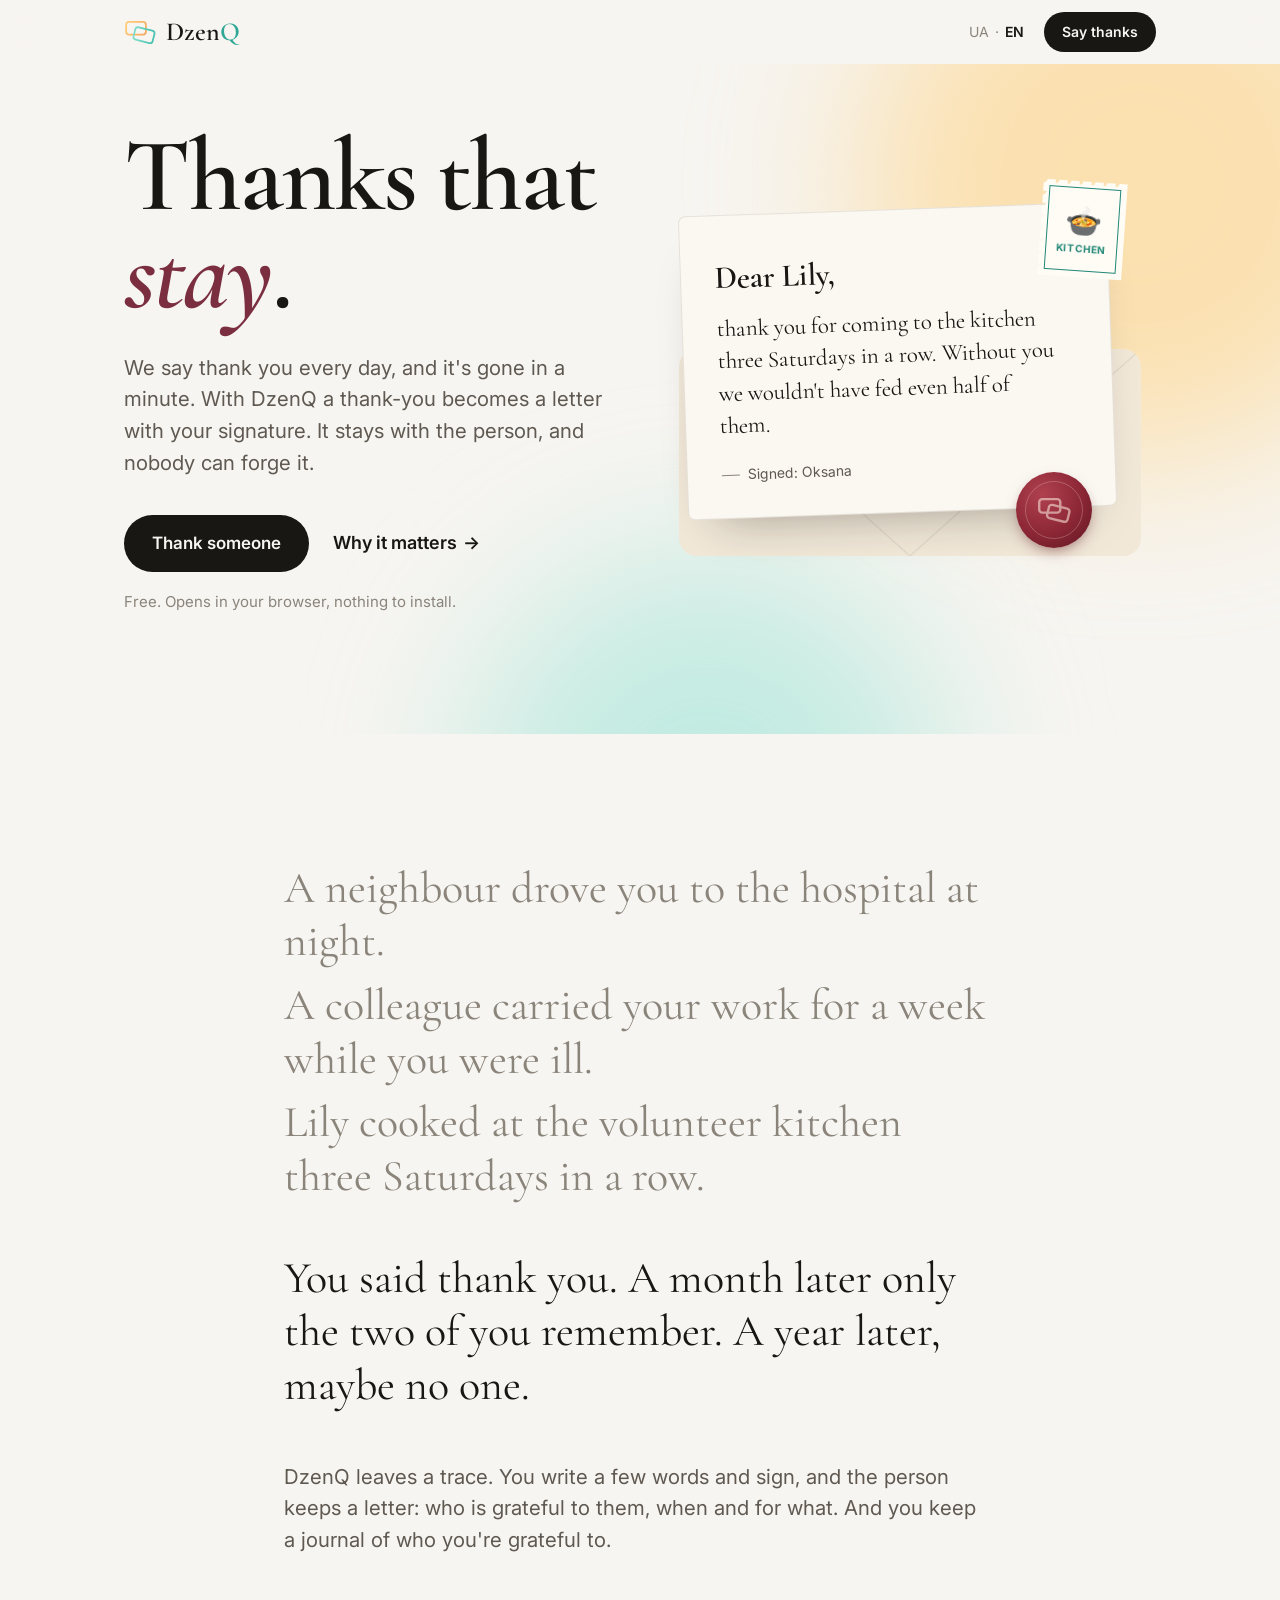
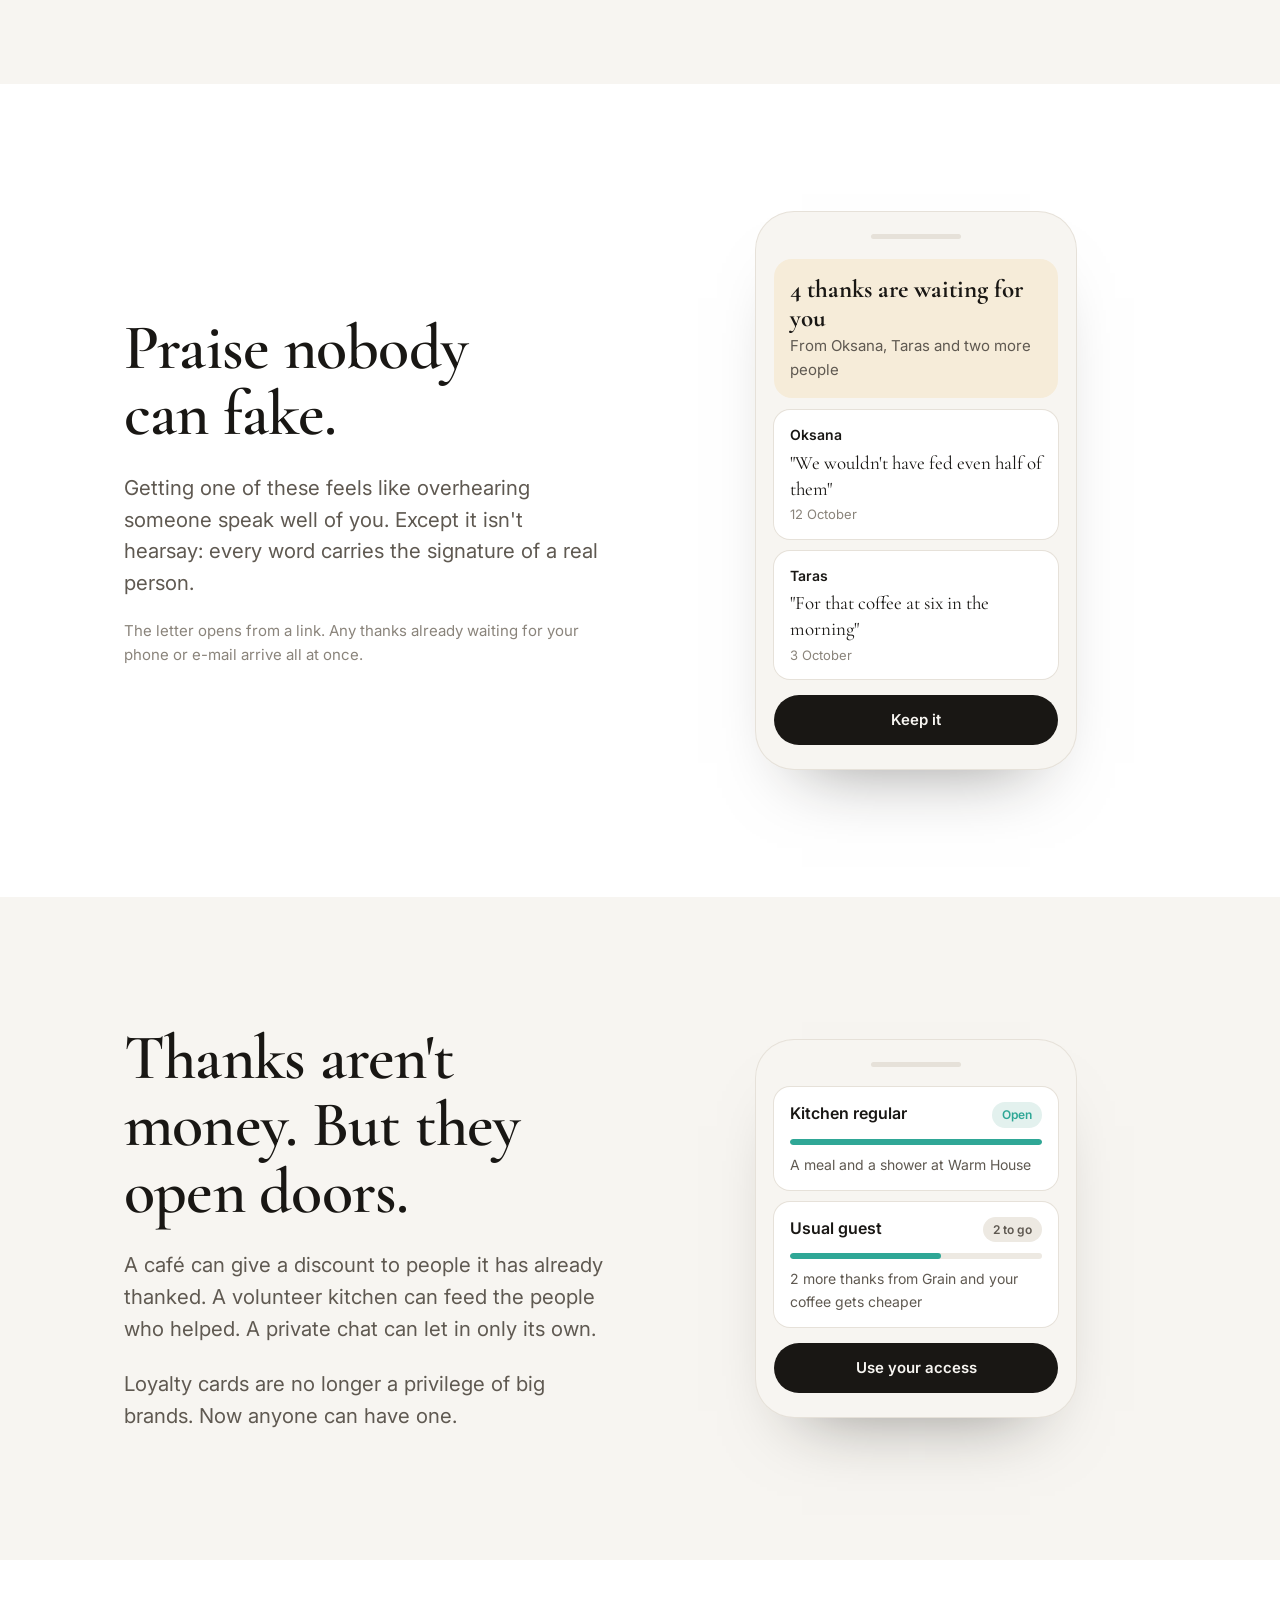
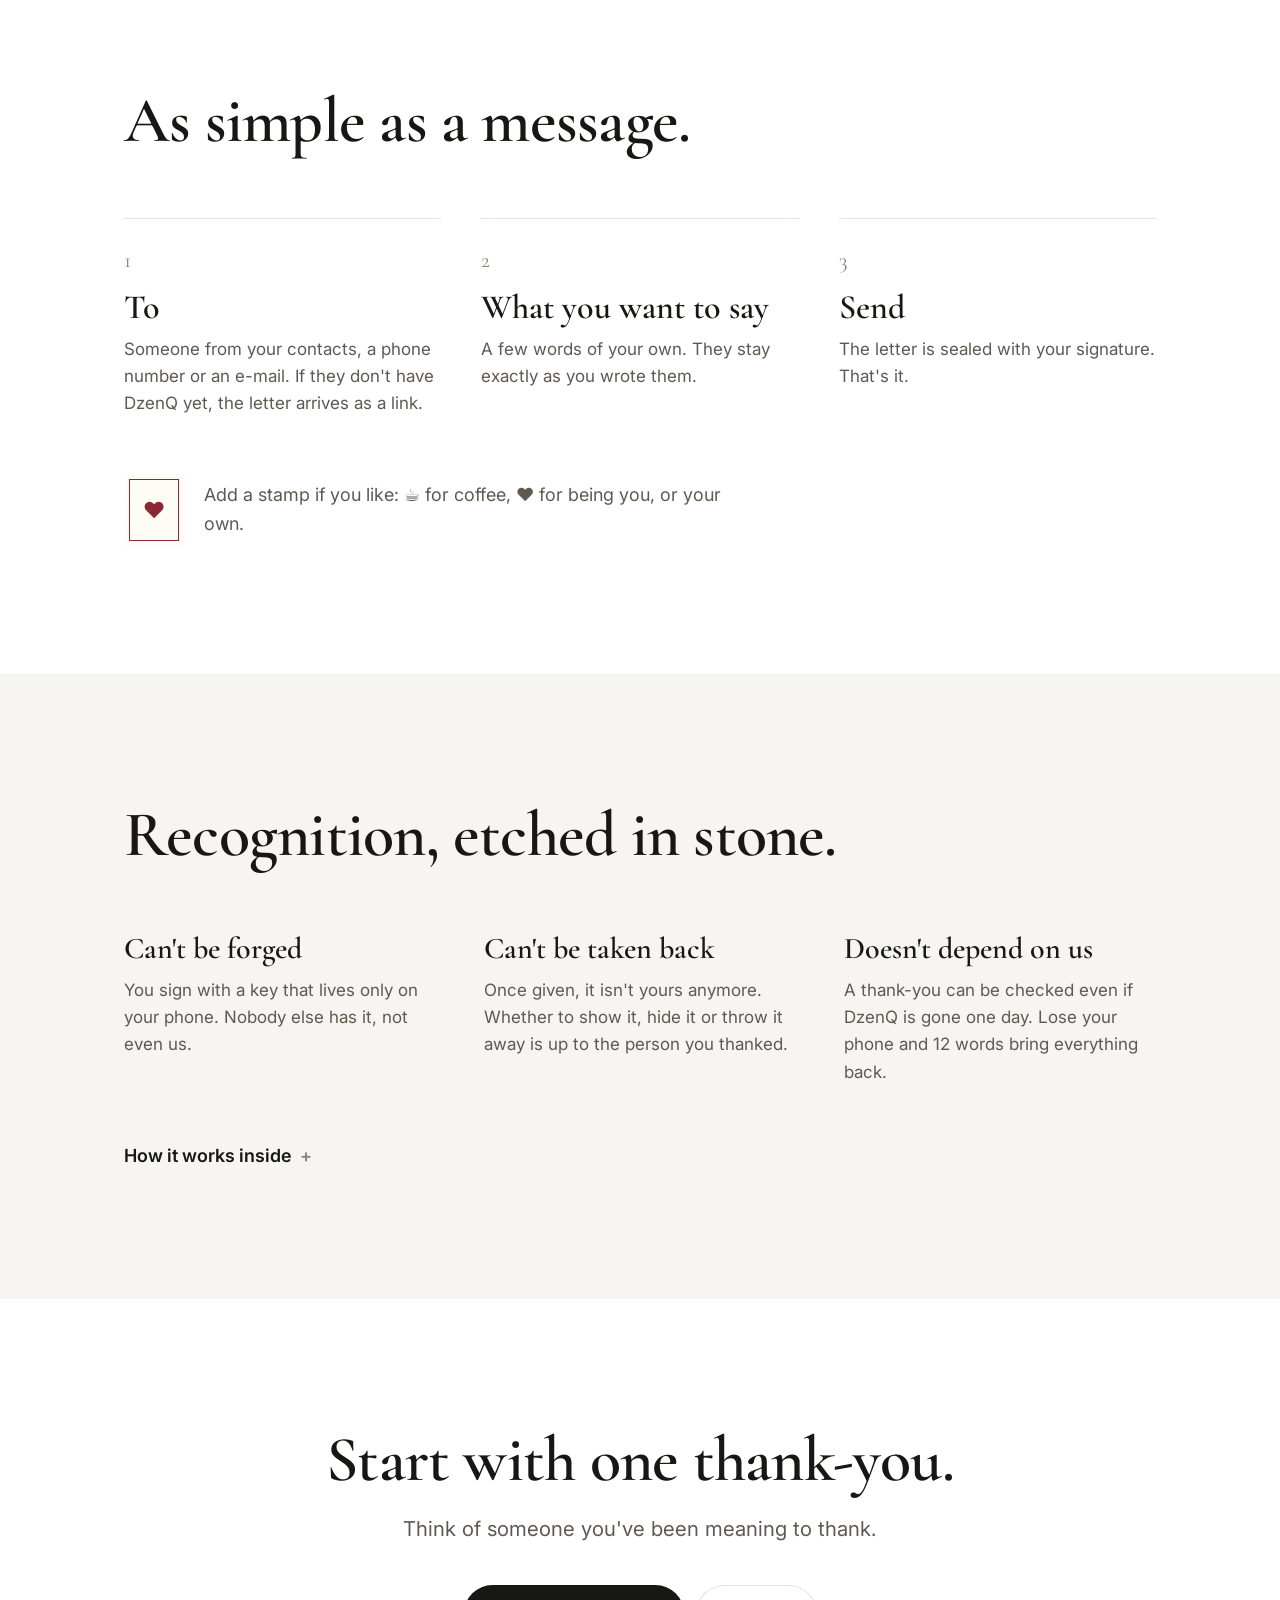
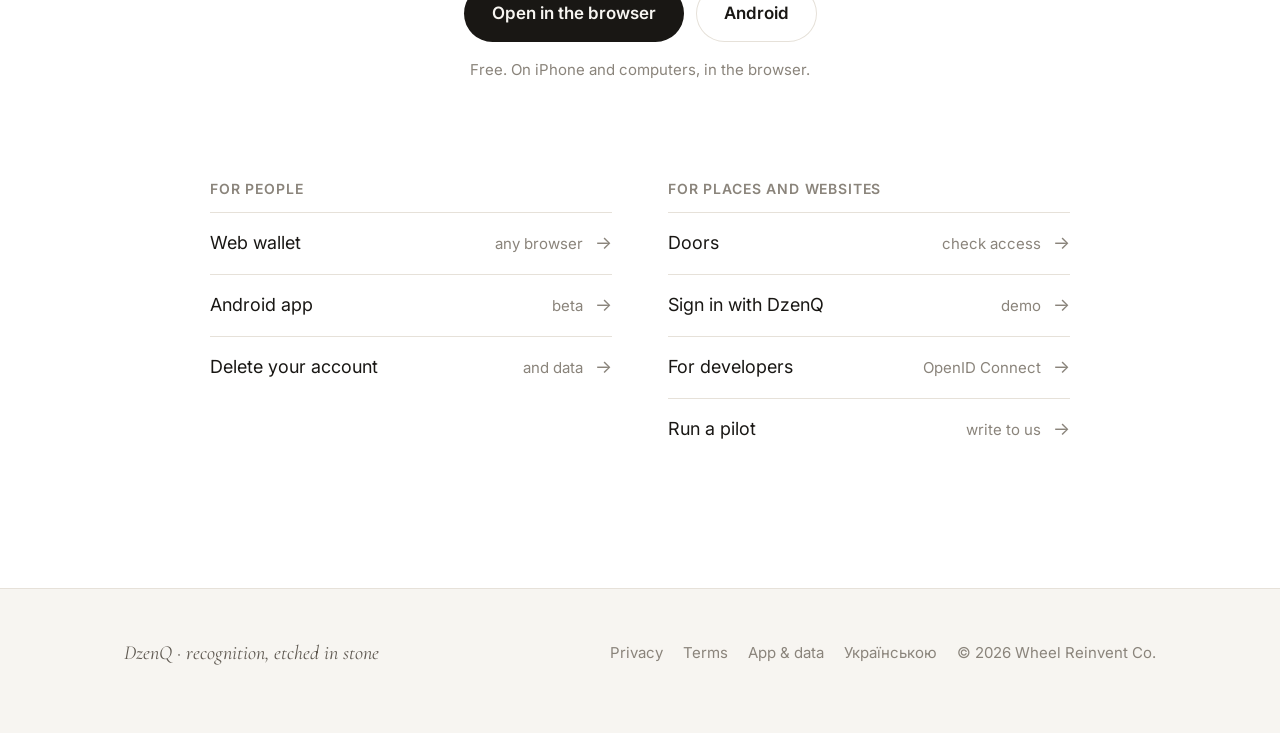
==== index.html @ 0fd3a0f5 "Landing: thanks that stay A new landing in both languages, written as a story instead of a feature l" ====
<!doctype html>
<html lang="en">
<head>
<meta charset="utf-8">
<meta name="viewport" content="width=device-width, initial-scale=1, viewport-fit=cover">
<title>DzenQ — thanks that stay</title>
<meta name="description" content="We say thank you every day, and it's gone in a minute. With DzenQ a thank-you becomes a letter with your signature: it stays with the person, and nobody can forge it.">
<link rel="canonical" href="https://dzenq.com/">
<link rel="alternate" hreflang="en" href="https://dzenq.com/">
<link rel="alternate" hreflang="uk" href="https://dzenq.com/uk/">
<meta property="og:title" content="DzenQ — thanks that stay">
<meta property="og:description" content="A thank-you with your signature. It stays with the person for good, and nobody can forge it.">
<meta property="og:url" content="https://dzenq.com/">
<meta property="og:type" content="website">
<meta name="theme-color" content="#F7F5F1">
<link rel="icon" href="/assets/icon.svg" type="image/svg+xml">
<link rel="preconnect" href="https://fonts.googleapis.com">
<link rel="preconnect" href="https://fonts.gstatic.com" crossorigin>
<link href="https://fonts.googleapis.com/css2?family=Cormorant+Garamond:ital,wght@0,500;0,600;1,500;1,600&family=Inter:wght@400;500;600;700&display=swap" rel="stylesheet">
<link rel="stylesheet" href="/assets/site.css">
<script>document.documentElement.classList.add('js')</script>
<script src="/assets/site.js" defer></script>
</head>
<body>

<!--
  DzenQ service links are in the hero and in #start.
  They point at the test environment (Cloud Run / Cloud Functions) for now.
  When prod and our own domain exist (config/env/prod.env → PUBLIC_URL),
  replace the addresses here and in /uk/index.html.
-->

<header class="nav">
  <div class="wrap">
    <a class="brand" href="/" aria-label="DzenQ">
      <svg viewBox="75 40 1000 880" fill="none" aria-hidden="true">
        <defs>
          <linearGradient id="nb" x1="140" y1="160" x2="760" y2="560" gradientUnits="userSpaceOnUse"><stop stop-color="#FFCF7A"/><stop offset="1" stop-color="#F6A85C"/></linearGradient>
          <linearGradient id="nf" x1="330" y1="720" x2="930" y2="540" gradientUnits="userSpaceOnUse"><stop stop-color="#86E1D0"/><stop offset="1" stop-color="#4CC3B2"/></linearGradient>
        </defs>
        <rect x="140" y="160" width="620" height="400" rx="90" stroke="url(#nb)" stroke-width="56"/>
        <rect x="390" y="380" width="620" height="400" rx="90" stroke="url(#nf)" stroke-width="56" transform="rotate(14 700 580)"/>
      </svg>
      <b>Dzen<span>Q</span></b>
    </a>
    <div class="lang"><a href="/uk/" hreflang="uk" lang="uk">UA</a><span>·</span><span class="on">EN</span></div>
    <a class="btn small" href="https://dzenq-doors-594587322361.europe-west1.run.app/w/">Say thanks</a>
  </div>
</header>

<main>

<section class="hero">
  <div class="wrap">
    <div>
      <h1>Thanks that <em>stay</em>.</h1>
      <p class="lead">We say thank you every day, and it's gone in a minute. With DzenQ a thank-you becomes a letter with your signature. It stays with the person, and nobody can forge it.</p>
      <div class="actions">
        <a class="btn" href="https://dzenq-doors-594587322361.europe-west1.run.app/w/">Thank someone</a>
        <a class="more" href="#story">Why it matters</a>
      </div>
      <p class="fine">Free. Opens in your browser, nothing to install.</p>
    </div>

    <div class="scene" aria-label="An example thank-you letter">
      <div class="envelope"></div>
      <div class="letter">
        <div class="stamp"><i>🍲<small>Kitchen</small></i></div>
        <div class="to">Dear Lily,</div>
        <p class="msg">thank you for coming to the kitchen three Saturdays in a row. Without you we wouldn't have fed even half of them.</p>
        <p class="sig">Signed: Oksana</p>
      </div>
      <div class="seal">
        <svg viewBox="75 40 1000 880" fill="none" aria-hidden="true"><rect x="140" y="160" width="620" height="400" rx="90" stroke="#FFF1E6" stroke-width="70"/><rect x="390" y="380" width="620" height="400" rx="90" stroke="#FFF1E6" stroke-width="70" transform="rotate(14 700 580)"/></svg>
      </div>
    </div>
  </div>
</section>

<section class="story" id="story">
  <div class="wrap narrow">
    <div class="scenes reveal">
      <p>A neighbour drove you to the hospital at night.</p>
      <p>A colleague carried your work for a week while you were ill.</p>
      <p>Lily cooked at the volunteer kitchen three Saturdays in a row.</p>
    </div>
    <p class="turn reveal">You said thank you. A month later only the two of you remember. A year later, maybe no one.</p>
    <p class="lead answer reveal">DzenQ leaves a trace. You write a few words and sign, and the person keeps a letter: who is grateful to them, when and for what. And you keep a journal of who you're grateful to.</p>
  </div>
</section>

<section class="tint">
  <div class="wrap split">
    <div class="reveal">
      <h2 class="h2">Praise nobody can&nbsp;fake.</h2>
      <p class="lead">Getting one of these feels like overhearing someone speak well of you. Except it isn't hearsay: every word carries the signature of a real person.</p>
      <p class="fine">The letter opens from a link. Any thanks already waiting for your phone or e-mail arrive all at once.</p>
    </div>
    <div class="phone reveal" aria-hidden="true">
      <div class="bar"></div>
      <div class="banner"><b>4 thanks are waiting for you</b>From Oksana, Taras and two more people</div>
      <div class="thank"><span class="who">Oksana</span><span class="what">"We wouldn't have fed even half of them"</span><span class="when">12 October</span></div>
      <div class="thank"><span class="who">Taras</span><span class="what">"For that coffee at six in the morning"</span><span class="when">3 October</span></div>
      <div class="pbtn">Keep it</div>
    </div>
  </div>
</section>

<section>
  <div class="wrap split">
    <div class="reveal">
      <h2 class="h2">Thanks aren't money. But they open doors.</h2>
      <p class="lead">A café can give a discount to people it has already thanked. A volunteer kitchen can feed the people who helped. A private chat can let in only its own.</p>
      <p class="lead">Loyalty cards are no longer a privilege of big brands. Now anyone can have one.</p>
    </div>
    <div class="phone reveal" aria-hidden="true">
      <div class="bar"></div>
      <div class="thank access">
        <div class="row"><span class="name">Kitchen regular</span><span class="tag">Open</span></div>
        <div class="meter"><i style="width:100%"></i></div>
        <p>A meal and a shower at Warm House</p>
      </div>
      <div class="thank access">
        <div class="row"><span class="name">Usual guest</span><span class="tag wait">2 to go</span></div>
        <div class="meter"><i style="width:60%"></i></div>
        <p>2 more thanks from Grain and your coffee gets cheaper</p>
      </div>
      <div class="pbtn">Use your access</div>
    </div>
  </div>
</section>

<section class="tint how">
  <div class="wrap">
    <h2 class="h2 reveal">As simple as a message.</h2>
    <div class="steps">
      <div class="step reveal"><h3>To</h3><p>Someone from your contacts, a phone number or an e-mail. If they don't have DzenQ yet, the letter arrives as a link.</p></div>
      <div class="step reveal"><h3>What you want to say</h3><p>A few words of your own. They stay exactly as you wrote them.</p></div>
      <div class="step reveal"><h3>Send</h3><p>The letter is sealed with your signature. That's it.</p></div>
    </div>
    <div class="stampnote reveal">
      <div class="stamp"><i>❤️</i></div>
      <p>Add a stamp if you like: ☕ for coffee, ❤️ for being you, or your own.</p>
    </div>
  </div>
</section>

<section class="trust">
  <div class="wrap">
    <h2 class="h2 reveal">Recognition, etched in stone.</h2>
    <div class="promises">
      <div class="reveal"><h3>Can't be forged</h3><p>You sign with a key that lives only on your phone. Nobody else has it, not even us.</p></div>
      <div class="reveal"><h3>Can't be taken back</h3><p>Once given, it isn't yours anymore. Whether to show it, hide it or throw it away is up to the person you thanked.</p></div>
      <div class="reveal"><h3>Doesn't depend on us</h3><p>A thank-you can be checked even if DzenQ is gone one day. Lose your phone and 12 words bring everything back.</p></div>
    </div>
    <details class="reveal">
      <summary>How it works inside</summary>
      <p>DzenQ is built on the open KERI protocol: everyone has their own self-certifying identifier and key log, with no blockchain and no central registry. Each thank-you is a signed ACDC container. Doors check the proof themselves, even offline, with a one-time code. Websites add "Sign in with DzenQ" as plain OpenID Connect.</p>
    </details>
  </div>
</section>

<section class="tint start" id="start">
  <div class="wrap">
    <h2 class="h2 reveal">Start with one thank-you.</h2>
    <p class="lead reveal">Think of someone you've been meaning to thank.</p>
    <div class="actions reveal">
      <a class="btn" href="https://dzenq-doors-594587322361.europe-west1.run.app/w/">Open in the browser</a>
      <a class="btn ghost" href="https://dzenq-previewer-594587322361.us-west1.run.app/get">Android</a>
    </div>
    <p class="fine reveal">Free. On iPhone and computers, in the browser.</p>

    <div class="hub reveal">
      <div>
        <h3>For people</h3>
        <ul>
          <li><a href="https://dzenq-doors-594587322361.europe-west1.run.app/w/">Web wallet<span>any browser</span></a></li>
          <li><a href="https://dzenq-previewer-594587322361.us-west1.run.app/get">Android app<span>beta</span></a></li>
          <li><a href="https://europe-west1-dzenq-491220.cloudfunctions.net/legal/delete">Delete your account<span>and data</span></a></li>
        </ul>
      </div>
      <div>
        <h3>For places and websites</h3>
        <ul>
          <li><a href="https://dzenq-doors-594587322361.europe-west1.run.app/">Doors<span>check access</span></a></li>
          <li><a href="https://dzenq-doors-594587322361.europe-west1.run.app/demo/login">Sign in with DzenQ<span>demo</span></a></li>
          <li><a href="https://dzenq-doors-594587322361.europe-west1.run.app/.well-known/openid-configuration">For developers<span>OpenID Connect</span></a></li>
          <li><a href="mailto:liubomyr.ivanitskyi@gmail.com?subject=DzenQ%20pilot">Run a pilot<span>write to us</span></a></li>
        </ul>
      </div>
    </div>
  </div>
</section>

</main>

<footer>
  <div class="wrap">
    <span class="credo">DzenQ · recognition, etched in stone</span>
    <nav>
      <a href="/privacy/">Privacy</a>
      <a href="/terms/">Terms</a>
      <a href="https://europe-west1-dzenq-491220.cloudfunctions.net/legal/privacy">App &amp; data</a>
      <a href="/uk/" hreflang="uk">Українською</a>
      <span>© 2026 Wheel Reinvent Co.</span>
    </nav>
  </div>
</footer>

</body>
</html>
---- assets/site.css ----
/* DzenQ landing. "Paper & ink" from the app (ui/theme/Theme.kt), the «Слива»
   logo colours (gold + sea) as the only bright notes. One idea per screen:
   big type, a lot of air, no cards-for-everything. */

:root {
  --bg: #F7F5F1;
  --surface: #FFFFFF;
  --letter: #FBF8F2;
  --ink: #191714;
  --ink-2: #5F5951;
  --ink-3: #8A847B;
  --line: #E6E1D9;
  --chip: #EDE9E2;
  --accent: #7A2E3F;
  --wax: #8B2635;
  --wax-dark: #5E1622;
  --sea: #2FA796;
  --sea-bg: #E3F1EE;
  --gold-bg: #F6ECD9;
  --stamp-frame: #1F8676;
  --stamp-paper: #FFFCF5;
  --envelope: #F1E8D8;
  --wash-gold: rgba(255, 207, 122, .55);
  --wash-sea: rgba(134, 225, 208, .45);
  --serif: "Cormorant Garamond", Georgia, "Times New Roman", serif;
  --sans: Inter, system-ui, -apple-system, "Segoe UI", Roboto, sans-serif;
  color-scheme: light;
}
@media (prefers-color-scheme: dark) {
  :root {
    --bg: #121110;
    --surface: #1B1A18;
    --letter: #201E1B;
    --ink: #EDEAE4;
    --ink-2: #A39D94;
    --ink-3: #8A847C;
    --line: #2A2825;
    --chip: #24221F;
    --accent: #D9899A;
    --sea: #6FD2C1;
    --sea-bg: #17302C;
    --gold-bg: #2C2417;
    --stamp-paper: #EFEBE2;
    --envelope: #2A2622;
    --wash-gold: rgba(246, 168, 92, .16);
    --wash-sea: rgba(76, 195, 178, .14);
    color-scheme: dark;
  }
}

*, *::before, *::after { box-sizing: border-box; }
html { scroll-behavior: smooth; -webkit-text-size-adjust: 100%; }
body { margin: 0; background: var(--bg); color: var(--ink); font-family: var(--sans); font-size: 18px; line-height: 1.6; overflow-x: hidden; }
p { margin: 0; }
h1, h2, h3 { margin: 0; font-weight: 600; }
a { color: inherit; }
svg { display: block; }

.wrap { max-width: 1080px; margin: 0 auto; padding: 0 24px; }
.narrow { max-width: 760px; }
@media (max-width: 600px) { .wrap { padding: 0 20px; } body { font-size: 17px; } }

.h2 { font-family: var(--serif); font-weight: 600; font-size: clamp(38px, 5.4vw, 64px); line-height: 1.04; letter-spacing: -.012em; }
.lead { font-size: clamp(19px, 1.6vw, 22px); color: var(--ink-2); line-height: 1.55; }
.fine { font-size: 15px; color: var(--ink-3); }

/* Nav */
.nav { position: sticky; top: 0; z-index: 50; background: color-mix(in srgb, var(--bg) 88%, transparent); backdrop-filter: blur(12px); -webkit-backdrop-filter: blur(12px); }
.nav .wrap { display: flex; align-items: center; gap: 20px; height: 64px; }
.brand { display: flex; align-items: center; gap: 10px; text-decoration: none; }
.brand svg { width: 32px; height: 28px; }
.brand b { font-family: var(--serif); font-size: 26px; font-weight: 600; }
.brand b span { color: var(--sea); }
.nav .lang { margin-left: auto; font-size: 14px; color: var(--ink-3); display: flex; gap: 6px; }
.lang a { text-decoration: none; }
.lang a:hover { color: var(--ink); }
.lang .on { color: var(--ink); font-weight: 600; }

/* Buttons */
.btn { display: inline-flex; align-items: center; justify-content: center; font: inherit; font-weight: 600; font-size: 17px; padding: 15px 28px; border-radius: 999px; background: var(--ink); color: var(--bg); text-decoration: none; transition: transform .15s ease; }
.btn:hover { transform: translateY(-1px); }
.btn.small { font-size: 14px; padding: 9px 18px; }
.btn.ghost { background: transparent; color: var(--ink); box-shadow: inset 0 0 0 1px var(--line); }
.more { font-weight: 600; text-decoration: none; display: inline-flex; gap: 6px; }
.more::after { content: "→"; transition: transform .15s ease; }
.more:hover::after { transform: translateX(3px); }

/* Hero */
.hero { position: relative; isolation: isolate; overflow: hidden; padding: 64px 0 120px; }
.hero::before, .hero::after { content: ""; position: absolute; z-index: -1; border-radius: 50%; filter: blur(80px); pointer-events: none; }
.hero::before { width: 560px; height: 560px; right: -140px; top: -160px; background: var(--wash-gold); }
.hero::after { width: 480px; height: 480px; right: 26%; bottom: -300px; background: var(--wash-sea); }
.hero .wrap { display: grid; grid-template-columns: 1fr 1fr; gap: 48px; align-items: center; }
.hero h1 { font-family: var(--serif); font-weight: 600; font-size: clamp(56px, 8.4vw, 104px); line-height: .94; letter-spacing: -.02em; }
.hero h1 em { color: var(--accent); }
.hero .lead { margin: 28px 0 36px; max-width: 30em; }
.hero .actions { display: flex; align-items: center; gap: 24px; flex-wrap: wrap; }
.hero .fine { margin-top: 18px; }
@media (max-width: 900px) { .hero { padding: 32px 0 88px; } .hero .wrap { grid-template-columns: 1fr; gap: 56px; } }

/* The letter */
.scene { position: relative; padding: 24px 6px 44px; max-width: 520px; justify-self: center; width: 100%; }
.envelope { position: absolute; left: 3%; right: 3%; bottom: 0; height: 56%; background: var(--envelope); border-radius: 18px; }
.envelope::before { content: ""; position: absolute; inset: 0; border-radius: 18px; background:
  linear-gradient(to top right, transparent 49.6%, color-mix(in srgb, var(--ink) 8%, transparent) 50%, transparent 50.4%) left bottom / 50% 100% no-repeat,
  linear-gradient(to top left, transparent 49.6%, color-mix(in srgb, var(--ink) 8%, transparent) 50%, transparent 50.4%) right bottom / 50% 100% no-repeat; }
.letter { position: relative; z-index: 1; background: var(--letter); border-radius: 6px; padding: 36px 34px 32px; margin: 0 8% 0 3%; transform: rotate(-2deg); box-shadow: 0 0 0 1px var(--line), 0 28px 50px -30px rgba(25, 23, 20, .4); }
.letter .to { font-family: var(--serif); font-size: 32px; font-weight: 600; margin-bottom: 10px; }
.letter .msg { font-family: var(--serif); font-size: 23px; line-height: 1.4; max-width: 15em; }
.letter .sig { margin-top: 22px; font-size: 14px; color: var(--ink-2); display: flex; align-items: center; gap: 8px; }
.letter .sig::before { content: ""; width: 18px; height: 1px; background: var(--ink-3); }
.letter .stamp { position: absolute; top: -22px; right: -18px; transform: rotate(6deg); }
.seal { position: absolute; z-index: 2; right: 13%; bottom: 8px; width: 76px; height: 76px; border-radius: 50%; background: radial-gradient(circle at 35% 30%, #B0414F, var(--wax) 55%, var(--wax-dark)); display: flex; align-items: center; justify-content: center; box-shadow: 0 6px 16px -6px rgba(94, 22, 34, .7); }
.seal::after { content: ""; position: absolute; inset: 9px; border-radius: 50%; border: 1.5px solid rgba(255, 236, 220, .25); }
.seal svg { width: 34px; opacity: .55; }

/* Stamp: perforation = holes on a 12px grid, only in the padding band. */
.stamp { width: 84px; height: 96px; padding: 6px; background: var(--stamp-paper);
  -webkit-mask: linear-gradient(#000 0 0) content-box, radial-gradient(circle 3.6px at 0 0, #0000 97%, #000) 0 0 / 12px 12px;
  mask: linear-gradient(#000 0 0) content-box, radial-gradient(circle 3.6px at 0 0, #0000 97%, #000) 0 0 / 12px 12px;
  filter: drop-shadow(0 2px 3px rgba(25, 23, 20, .18)); }
.stamp i { display: flex; flex-direction: column; align-items: center; justify-content: center; width: 100%; height: 100%; border: 1.5px solid var(--stamp-frame); font-style: normal; font-size: 30px; line-height: 1; color: var(--stamp-frame); }
.stamp i small { font-family: var(--sans); font-size: 10px; font-weight: 700; letter-spacing: .08em; text-transform: uppercase; margin-top: 8px; }

/* Sections */
section { padding: 128px 0; }
section.tint { background: var(--surface); }
@media (max-width: 700px) { section { padding: 88px 0; } }

/* The story: short lines, one after another */
.story .scenes { font-family: var(--serif); font-size: clamp(28px, 3.6vw, 44px); line-height: 1.22; }
.story .scenes p { color: var(--ink-3); }
.story .scenes p + p { margin-top: 10px; }
.story .turn { margin-top: 48px; font-family: var(--serif); font-size: clamp(28px, 3.6vw, 44px); line-height: 1.22; }
.story .answer { margin-top: 48px; max-width: 34em; }

/* Split: text + a picture */
.split { display: grid; grid-template-columns: 1fr 1fr; gap: 72px; align-items: center; }
.split .lead { margin-top: 24px; }
.split .fine { margin-top: 20px; }
@media (max-width: 900px) { .split { grid-template-columns: 1fr; gap: 56px; } }

/* Phone mock */
.phone { width: min(320px, 100%); margin: 0 auto; background: var(--bg); border-radius: 38px; padding: 22px 18px 24px; display: flex; flex-direction: column; gap: 12px; box-shadow: 0 0 0 1px var(--line), 0 40px 70px -46px rgba(25, 23, 20, .5); }
.phone .bar { width: 90px; height: 5px; border-radius: 3px; background: var(--line); margin: 0 auto 8px; }
.banner { background: var(--gold-bg); border-radius: 18px; padding: 16px; font-size: 15px; color: var(--ink-2); }
.banner b { display: block; font-family: var(--serif); font-size: 25px; line-height: 1.15; color: var(--ink); margin-bottom: 2px; }
.thank { background: var(--surface); border-radius: 16px; padding: 14px 16px; box-shadow: 0 0 0 1px var(--line); display: flex; flex-direction: column; gap: 3px; }
.thank .who { font-size: 14px; font-weight: 600; }
.thank .what { font-family: var(--serif); font-size: 19px; line-height: 1.35; }
.thank .when { font-size: 13px; color: var(--ink-3); }
.pbtn { background: var(--ink); color: var(--bg); border-radius: 999px; text-align: center; padding: 13px; font-weight: 600; font-size: 15px; margin-top: 4px; }
.access .row { display: flex; justify-content: space-between; align-items: baseline; gap: 8px; }
.access .name { font-weight: 600; font-size: 16px; }
.access .tag { font-size: 12px; font-weight: 600; padding: 3px 10px; border-radius: 999px; background: var(--sea-bg); color: var(--sea); white-space: nowrap; }
.access .tag.wait { background: var(--chip); color: var(--ink-2); }
.meter { height: 6px; border-radius: 3px; background: var(--chip); overflow: hidden; margin: 8px 0 6px; }
.meter i { display: block; height: 100%; background: var(--sea); border-radius: 3px; }
.access p { font-size: 14px; color: var(--ink-2); }

/* How: three words */
.how .steps { margin-top: 64px; display: grid; grid-template-columns: repeat(3, 1fr); gap: 40px; counter-reset: s; }
.how .step { border-top: 1px solid var(--line); padding-top: 24px; }
.how .step::before { counter-increment: s; content: counter(s); display: block; font-family: var(--serif); font-size: 22px; color: var(--ink-3); margin-bottom: 10px; }
.how .step h3 { font-family: var(--serif); font-size: 34px; line-height: 1.1; }
.how .step p { margin-top: 10px; color: var(--ink-2); font-size: 17px; }
.how .stampnote { margin-top: 56px; display: flex; gap: 20px; align-items: center; color: var(--ink-2); max-width: 640px; }
.how .stampnote .stamp { flex: none; width: 60px; height: 72px; padding: 5px; --stamp-frame: #8B2635; }
.how .stampnote .stamp i { font-size: 22px; }
@media (max-width: 800px) { .how .steps { grid-template-columns: 1fr; gap: 28px; } }

/* Trust: three promises */
.trust .promises { margin-top: 64px; display: grid; grid-template-columns: repeat(3, 1fr); gap: 48px; }
.trust h3 { font-family: var(--serif); font-size: 30px; line-height: 1.1; }
.trust .promises p { margin-top: 12px; color: var(--ink-2); font-size: 17px; }
.trust details { margin-top: 56px; max-width: 760px; }
.trust summary { cursor: pointer; font-weight: 600; list-style: none; display: inline-flex; gap: 8px; }
.trust summary::-webkit-details-marker { display: none; }
.trust summary::after { content: "+"; color: var(--ink-3); }
.trust details[open] summary::after { content: "−"; }
.trust details p { margin-top: 16px; color: var(--ink-2); font-size: 16px; }
@media (max-width: 800px) { .trust .promises { grid-template-columns: 1fr; gap: 36px; } }

/* Start: where to find everything */
.start { text-align: center; }
.start .h2 { max-width: 14em; margin: 0 auto; }
.start .lead { margin: 20px auto 0; max-width: 32em; }
.start .actions { display: flex; justify-content: center; gap: 12px; flex-wrap: wrap; margin-top: 40px; }
.start .fine { margin-top: 16px; }
.hub { margin: 96px auto 0; max-width: 860px; display: grid; grid-template-columns: 1fr 1fr; gap: 0 56px; text-align: left; }
.hub h3 { font-size: 14px; font-weight: 600; letter-spacing: .06em; text-transform: uppercase; color: var(--ink-3); padding-bottom: 12px; }
.hub ul { list-style: none; margin: 0; padding: 0; }
.hub li a { display: flex; align-items: baseline; gap: 12px; padding: 16px 0; border-top: 1px solid var(--line); text-decoration: none; }
.hub li a span { color: var(--ink-3); font-size: 15px; margin-left: auto; text-align: right; }
.hub li a::after { content: "→"; color: var(--ink-3); }
.hub li a:hover, .hub li a:hover::after { color: var(--accent); }
@media (max-width: 720px) { .hub { grid-template-columns: 1fr; gap: 40px; margin-top: 72px; } }

/* Footer */
footer { padding: 48px 0 64px; border-top: 1px solid var(--line); }
footer .wrap { display: flex; justify-content: space-between; align-items: center; gap: 24px; flex-wrap: wrap; font-size: 15px; color: var(--ink-3); }
footer nav { display: flex; gap: 20px; flex-wrap: wrap; }
footer a { text-decoration: none; }
footer a:hover { color: var(--ink); }
.credo { font-family: var(--serif); font-style: italic; font-size: 20px; color: var(--ink-2); }

/* Motion */
html.js .reveal { opacity: 0; transform: translateY(18px); transition: opacity .7s ease, transform .7s ease; }
html.js .reveal.in { opacity: 1; transform: none; }
@keyframes press { 0% { transform: scale(1.5) rotate(-20deg); opacity: 0; } 60% { transform: scale(.94) rotate(4deg); opacity: 1; } 100% { transform: none; } }
@keyframes stick { 0% { transform: translate(18px, -18px) rotate(18deg); opacity: 0; } 100% { transform: rotate(6deg); opacity: 1; } }
@media (prefers-reduced-motion: no-preference) {
  .scene .seal { animation: press .7s .5s cubic-bezier(.2, .8, .2, 1) both; }
  .scene .stamp { animation: stick .6s 1.1s cubic-bezier(.2, .8, .2, 1) both; }
}
@media (prefers-reduced-motion: reduce) {
  html { scroll-behavior: auto; }
  html.js .reveal { opacity: 1; transform: none; transition: none; }
}
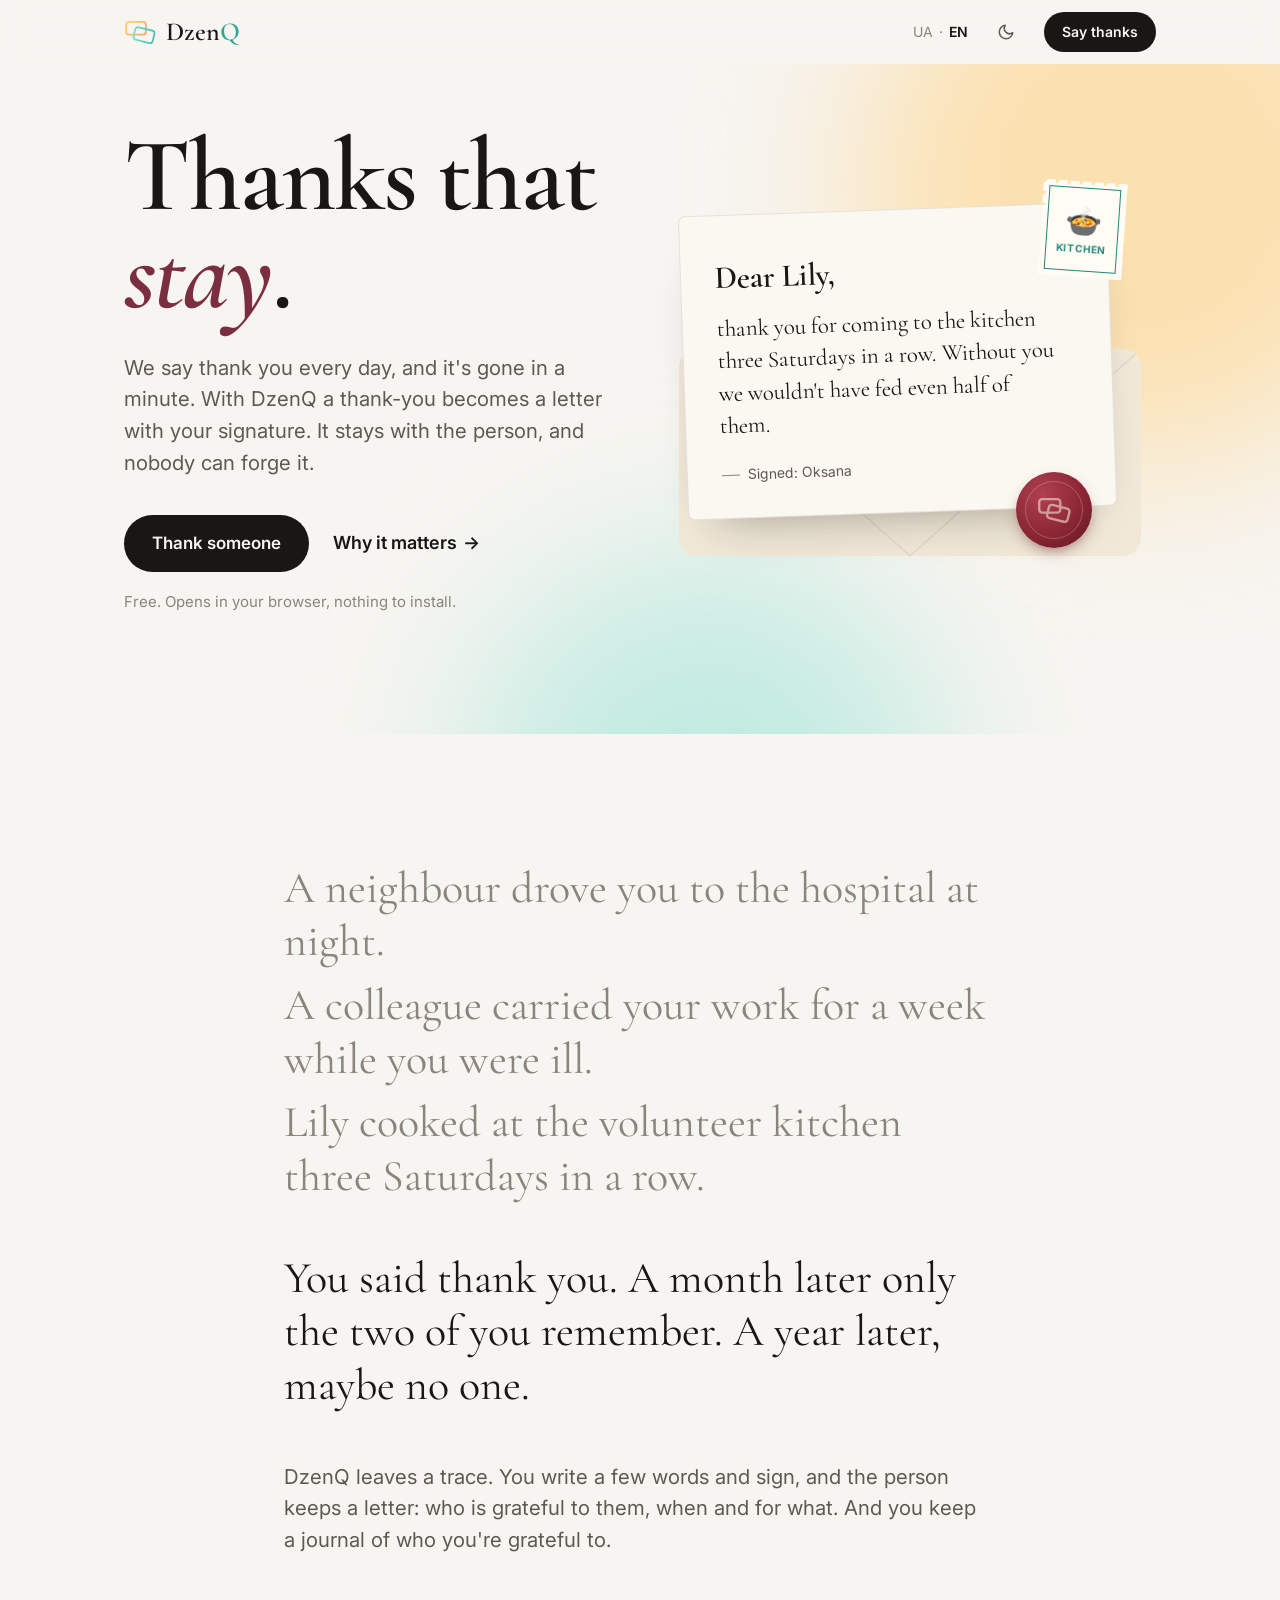
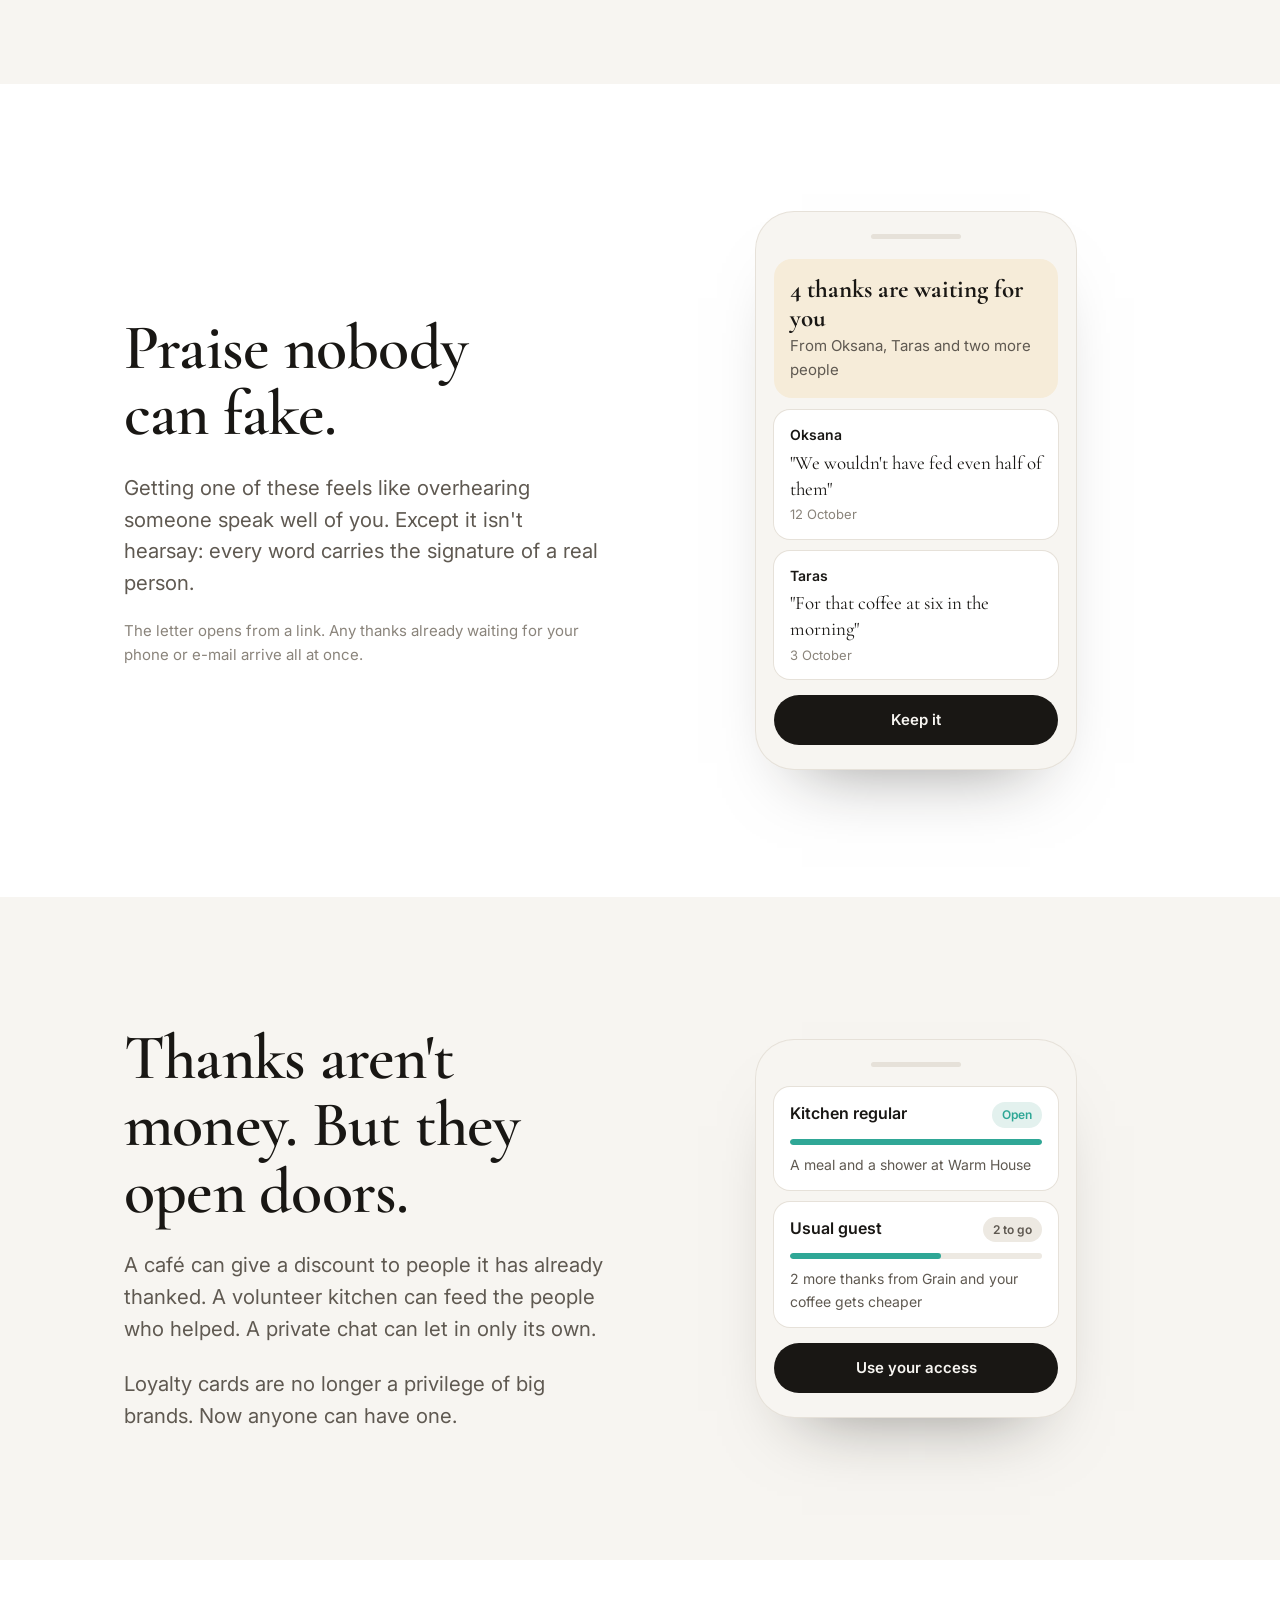
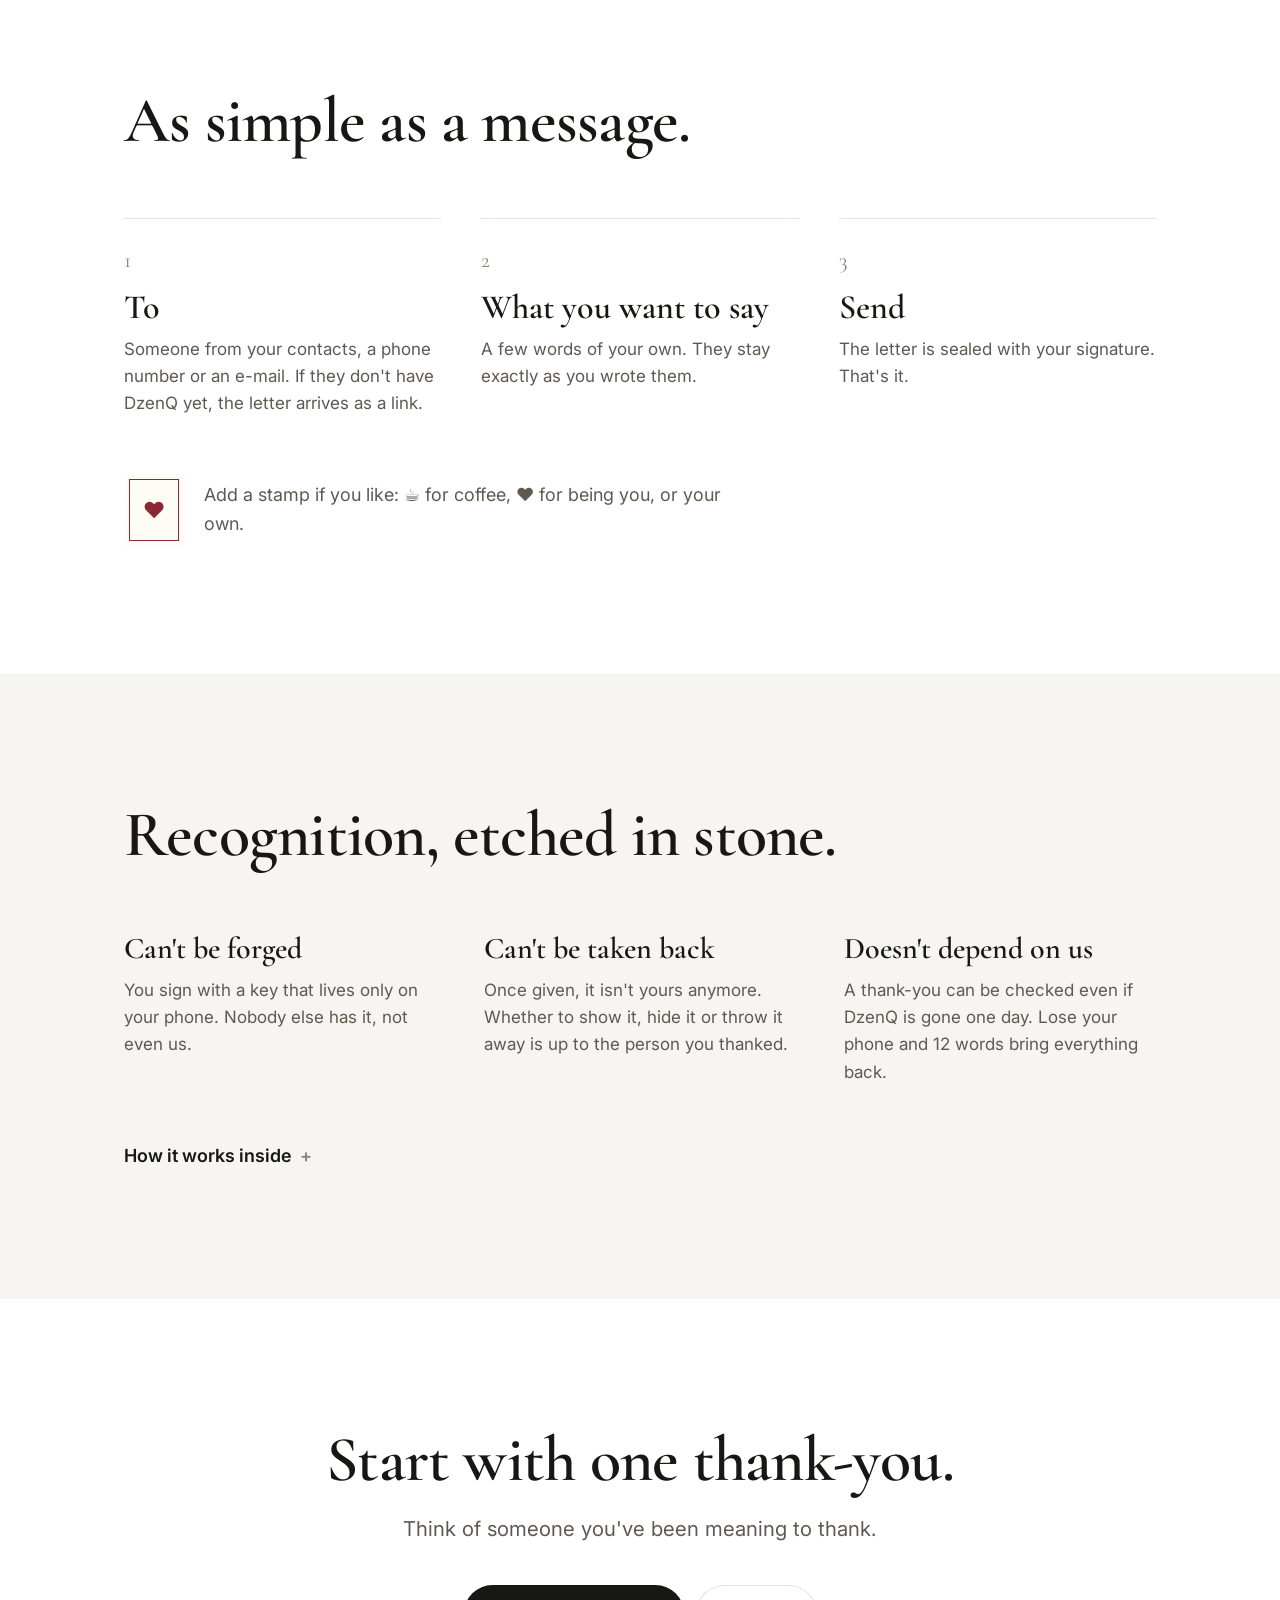
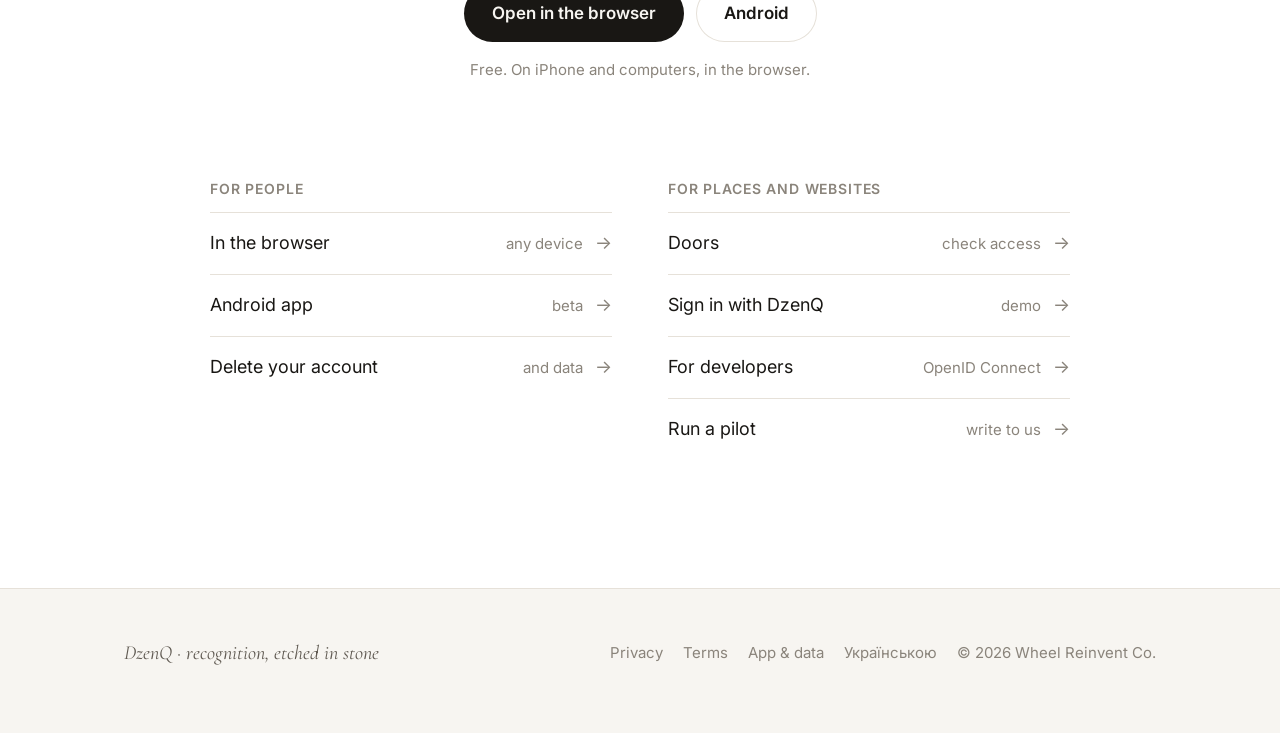
==== commit 64a3b955: "Landing: a moon button; links go to the web app - Light by default; the moon button switches to dark" ====
--- a/index.html
+++ b/index.html
@@ -18,7 +18,7 @@
 <link rel="preconnect" href="https://fonts.gstatic.com" crossorigin>
 <link href="https://fonts.googleapis.com/css2?family=Cormorant+Garamond:ital,wght@0,500;0,600;1,500;1,600&family=Inter:wght@400;500;600;700&display=swap" rel="stylesheet">
 <link rel="stylesheet" href="/assets/site.css">
-<script>document.documentElement.classList.add('js')</script>
+<script>document.documentElement.classList.add('js');try{if(localStorage.getItem('theme')==='dark')document.documentElement.dataset.theme='dark'}catch(e){}</script>
 <script src="/assets/site.js" defer></script>
 </head>
 <body>
@@ -44,7 +44,8 @@
       <b>Dzen<span>Q</span></b>
     </a>
     <div class="lang"><a href="/uk/" hreflang="uk" lang="uk">UA</a><span>·</span><span class="on">EN</span></div>
-    <a class="btn small" href="https://dzenq-doors-594587322361.europe-west1.run.app/w/">Say thanks</a>
+    <button class="theme" type="button" aria-label="Dark mode" title="Dark mode"><svg class="moon" viewBox="0 0 24 24" fill="none" stroke="currentColor" stroke-width="2" stroke-linecap="round" stroke-linejoin="round" aria-hidden="true"><path d="M21 12.8A9 9 0 1 1 11.2 3a7 7 0 0 0 9.8 9.8z"/></svg><svg class="sun" viewBox="0 0 24 24" fill="none" stroke="currentColor" stroke-width="2" stroke-linecap="round" aria-hidden="true"><circle cx="12" cy="12" r="4"/><path d="M12 2v2M12 20v2M4.9 4.9l1.4 1.4M17.7 17.7l1.4 1.4M2 12h2M20 12h2M4.9 19.1l1.4-1.4M17.7 6.3l1.4-1.4"/></svg></button>
+    <a class="btn small" href="https://dzenq-491220.web.app/">Say thanks</a>
   </div>
 </header>
 
@@ -56,7 +57,7 @@
       <h1>Thanks that <em>stay</em>.</h1>
       <p class="lead">We say thank you every day, and it's gone in a minute. With DzenQ a thank-you becomes a letter with your signature. It stays with the person, and nobody can forge it.</p>
       <div class="actions">
-        <a class="btn" href="https://dzenq-doors-594587322361.europe-west1.run.app/w/">Thank someone</a>
+        <a class="btn" href="https://dzenq-491220.web.app/">Thank someone</a>
         <a class="more" href="#story">Why it matters</a>
       </div>
       <p class="fine">Free. Opens in your browser, nothing to install.</p>
@@ -165,7 +166,7 @@
     <h2 class="h2 reveal">Start with one thank-you.</h2>
     <p class="lead reveal">Think of someone you've been meaning to thank.</p>
     <div class="actions reveal">
-      <a class="btn" href="https://dzenq-doors-594587322361.europe-west1.run.app/w/">Open in the browser</a>
+      <a class="btn" href="https://dzenq-491220.web.app/">Open in the browser</a>
       <a class="btn ghost" href="https://dzenq-previewer-594587322361.us-west1.run.app/get">Android</a>
     </div>
     <p class="fine reveal">Free. On iPhone and computers, in the browser.</p>
@@ -174,7 +175,7 @@
       <div>
         <h3>For people</h3>
         <ul>
-          <li><a href="https://dzenq-doors-594587322361.europe-west1.run.app/w/">Web wallet<span>any browser</span></a></li>
+          <li><a href="https://dzenq-491220.web.app/">In the browser<span>any device</span></a></li>
           <li><a href="https://dzenq-previewer-594587322361.us-west1.run.app/get">Android app<span>beta</span></a></li>
           <li><a href="https://europe-west1-dzenq-491220.cloudfunctions.net/legal/delete">Delete your account<span>and data</span></a></li>
         </ul>
--- a/assets/site.css
+++ b/assets/site.css
@@ -26,8 +26,8 @@
   --sans: Inter, system-ui, -apple-system, "Segoe UI", Roboto, sans-serif;
   color-scheme: light;
 }
-@media (prefers-color-scheme: dark) {
-  :root {
+/* Dark only when chosen with the moon button (html[data-theme="dark"]). */
+:root[data-theme="dark"] {
     --bg: #121110;
     --surface: #1B1A18;
     --letter: #201E1B;
@@ -45,7 +45,6 @@
     --wash-gold: rgba(246, 168, 92, .16);
     --wash-sea: rgba(76, 195, 178, .14);
     color-scheme: dark;
-  }
 }
 
 *, *::before, *::after { box-sizing: border-box; }
@@ -217,3 +216,12 @@
   html { scroll-behavior: auto; }
   html.js .reveal { opacity: 1; transform: none; transition: none; }
 }
+
+/* Moon / sun button */
+.theme { width: 36px; height: 36px; border-radius: 50%; border: 0; background: transparent; color: var(--ink-2); display: inline-flex; align-items: center; justify-content: center; cursor: pointer; flex: none; }
+@media (hover: hover) { .theme:hover { background: var(--chip); color: var(--ink); } }
+.theme svg { width: 18px; height: 18px; }
+.theme .sun { display: none; }
+:root[data-theme="dark"] .theme .sun { display: block; }
+:root[data-theme="dark"] .theme .moon { display: none; }
+@media (max-width: 480px) { .nav .btn.small { display: none; } .nav .wrap { gap: 12px; } }
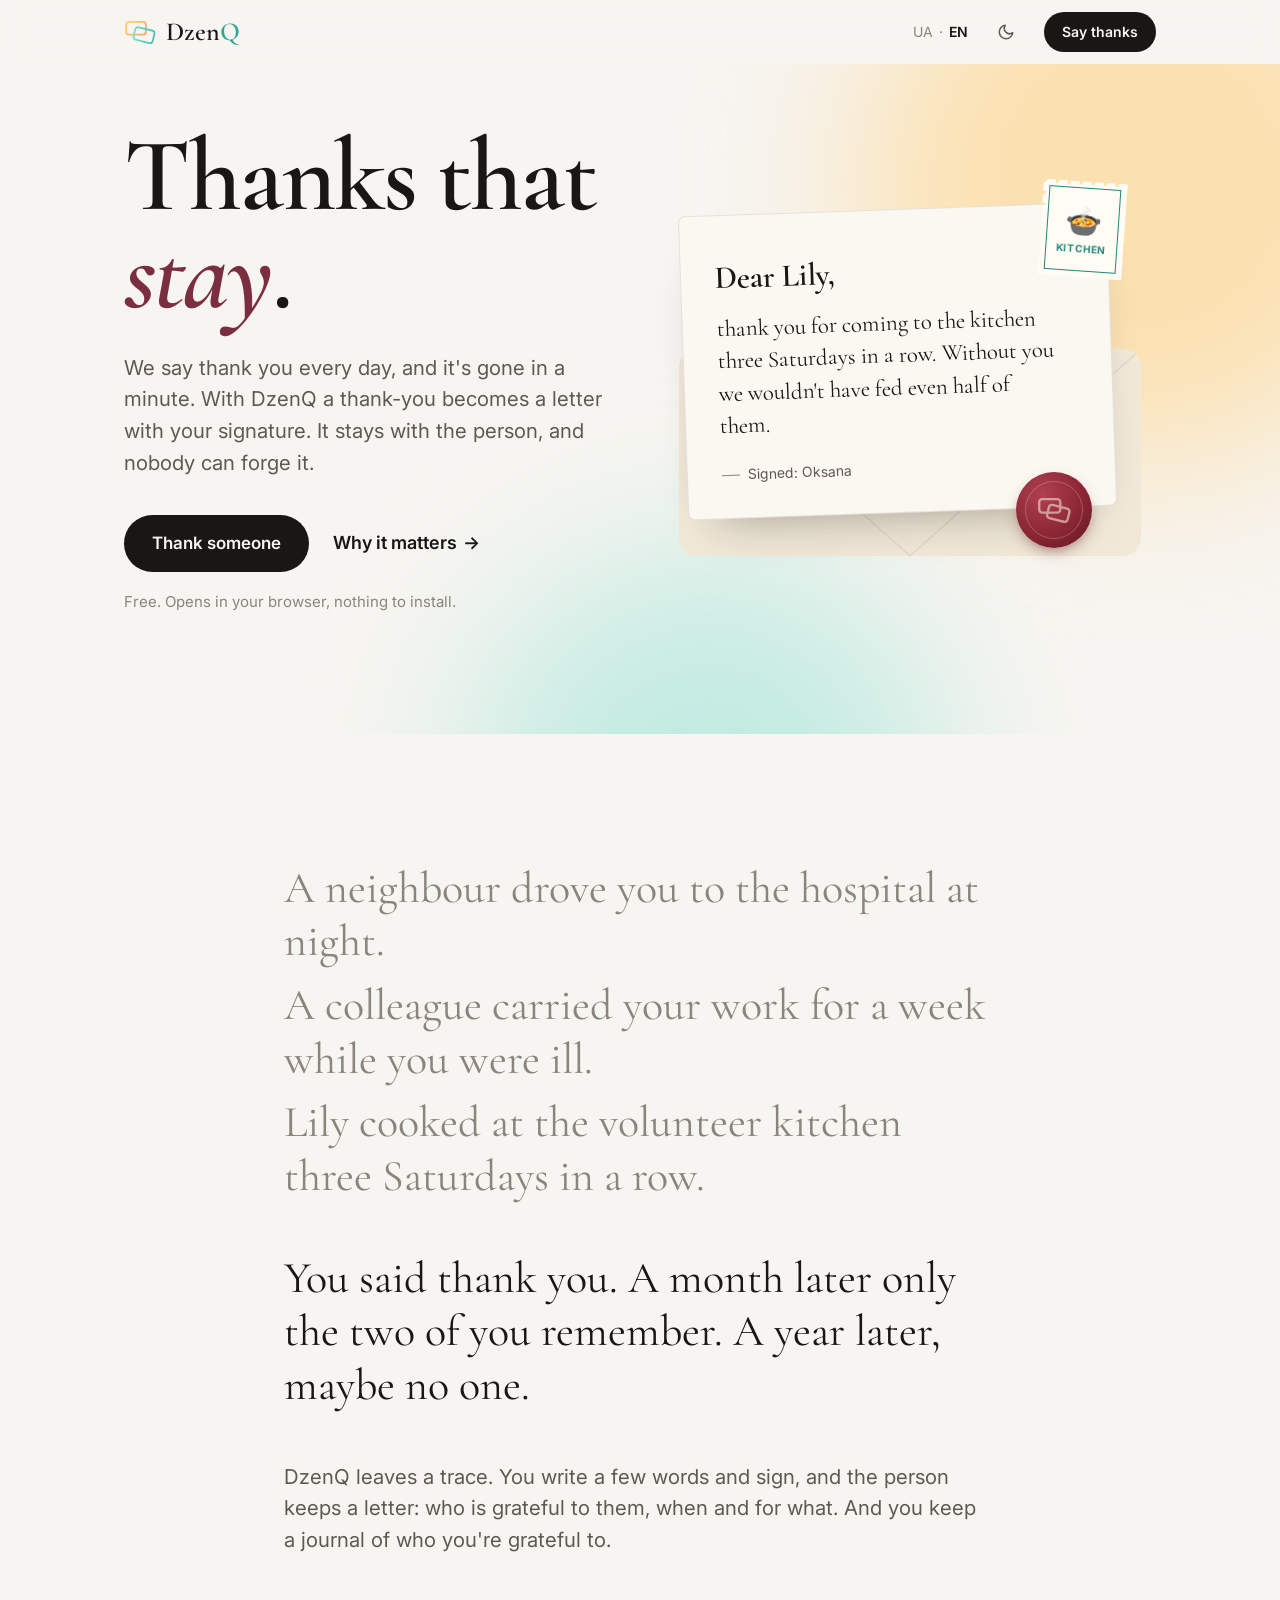
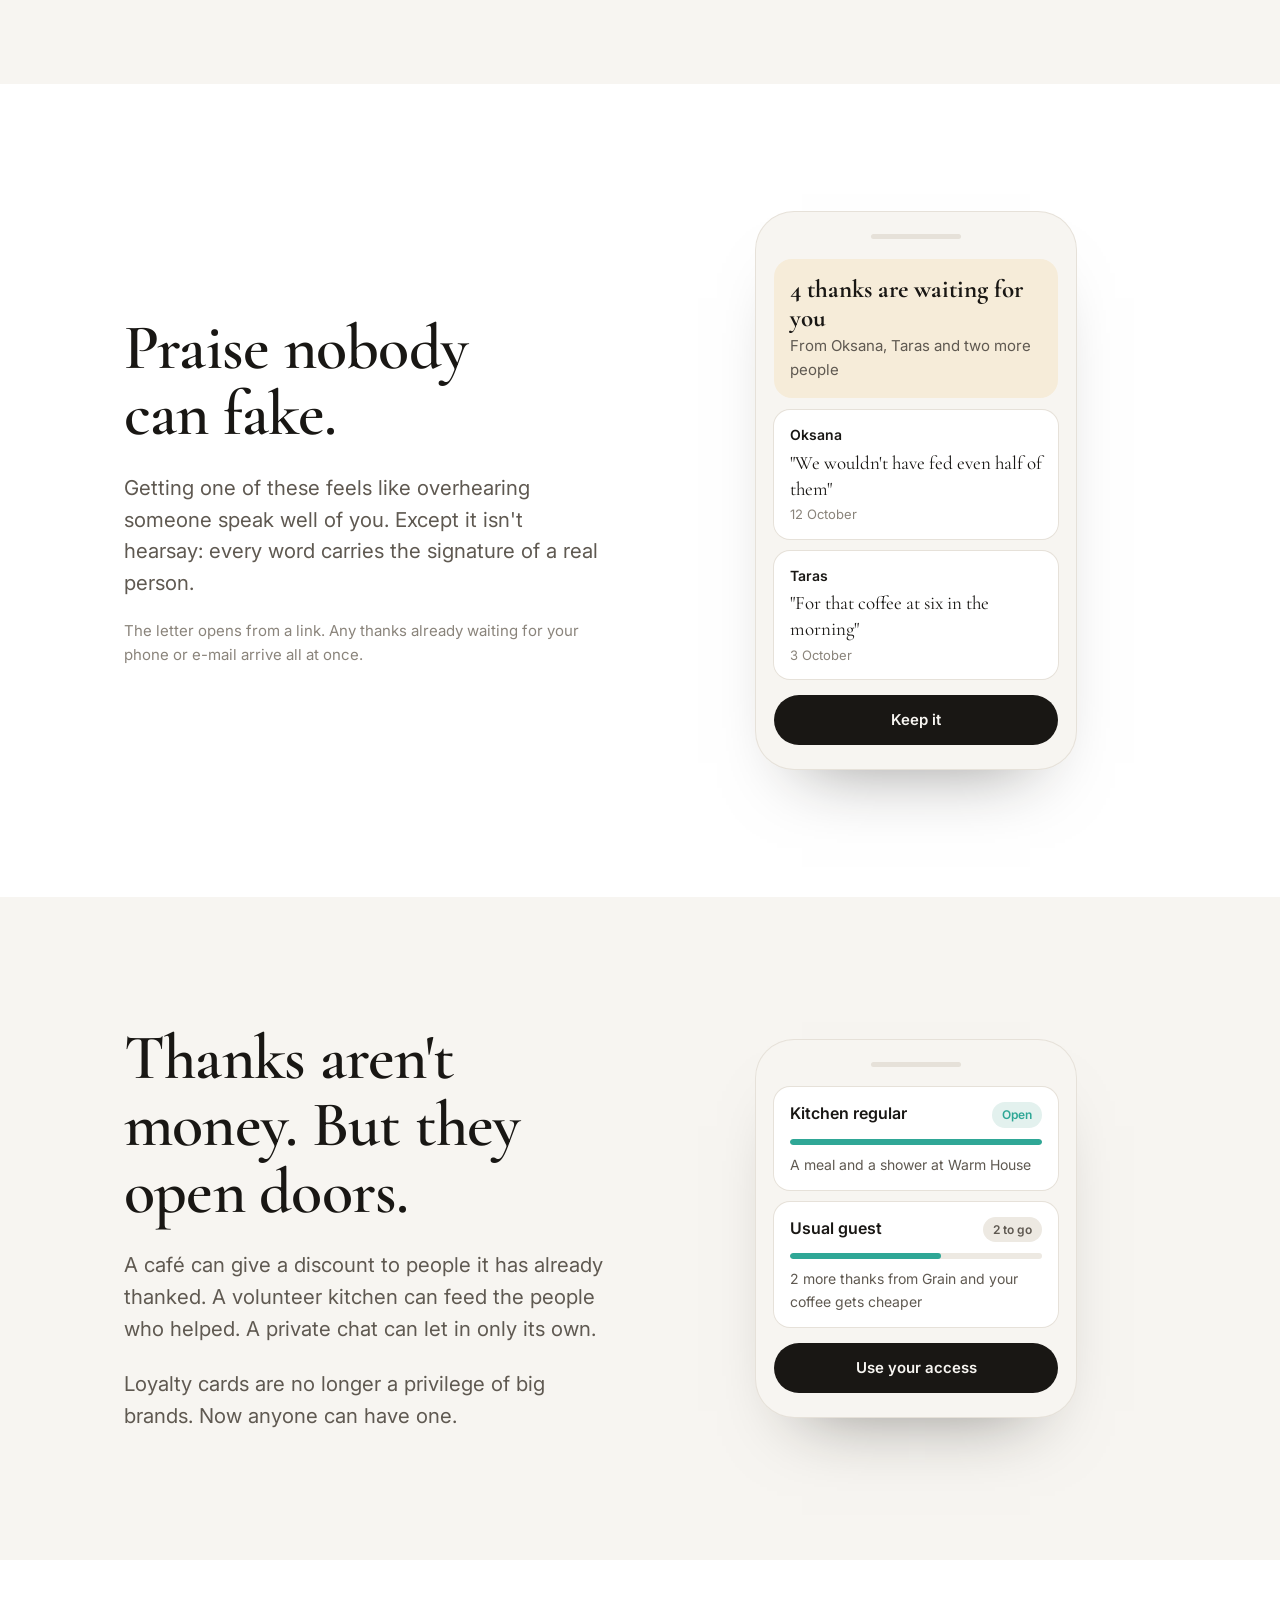
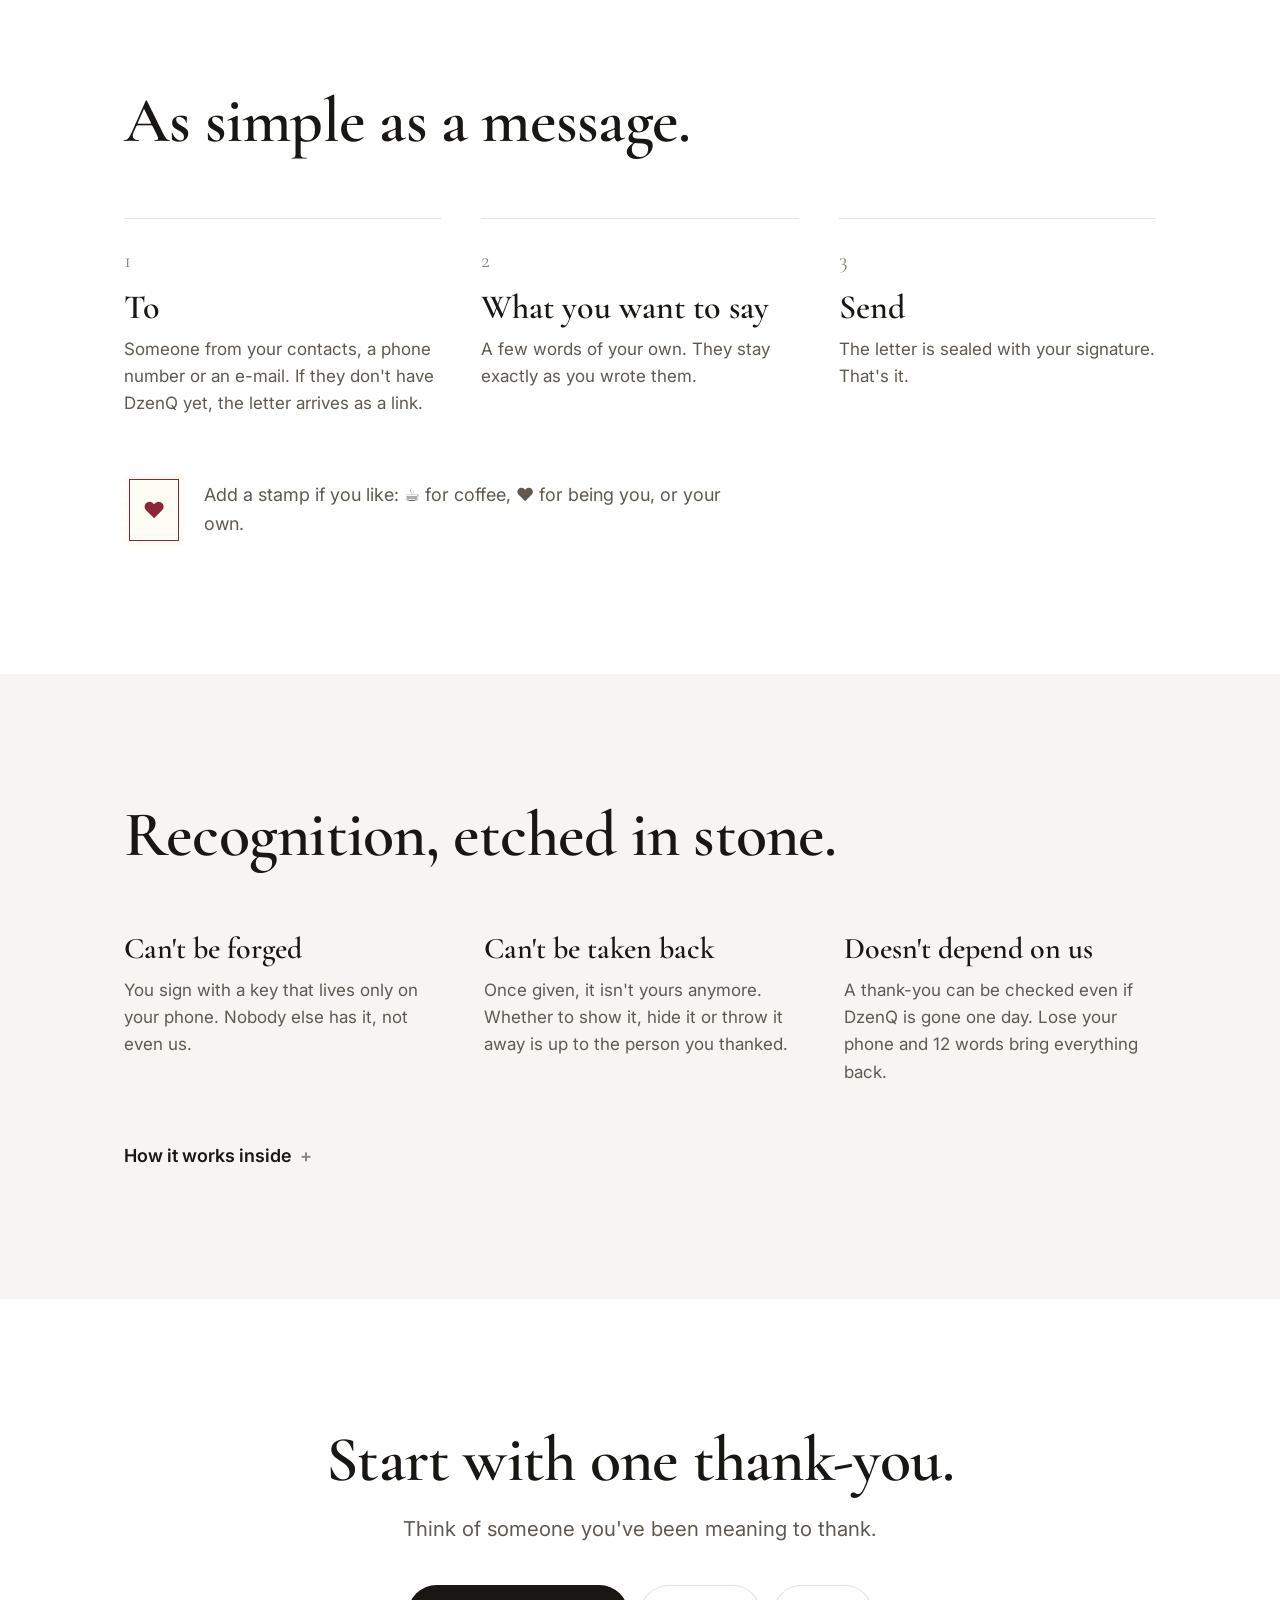
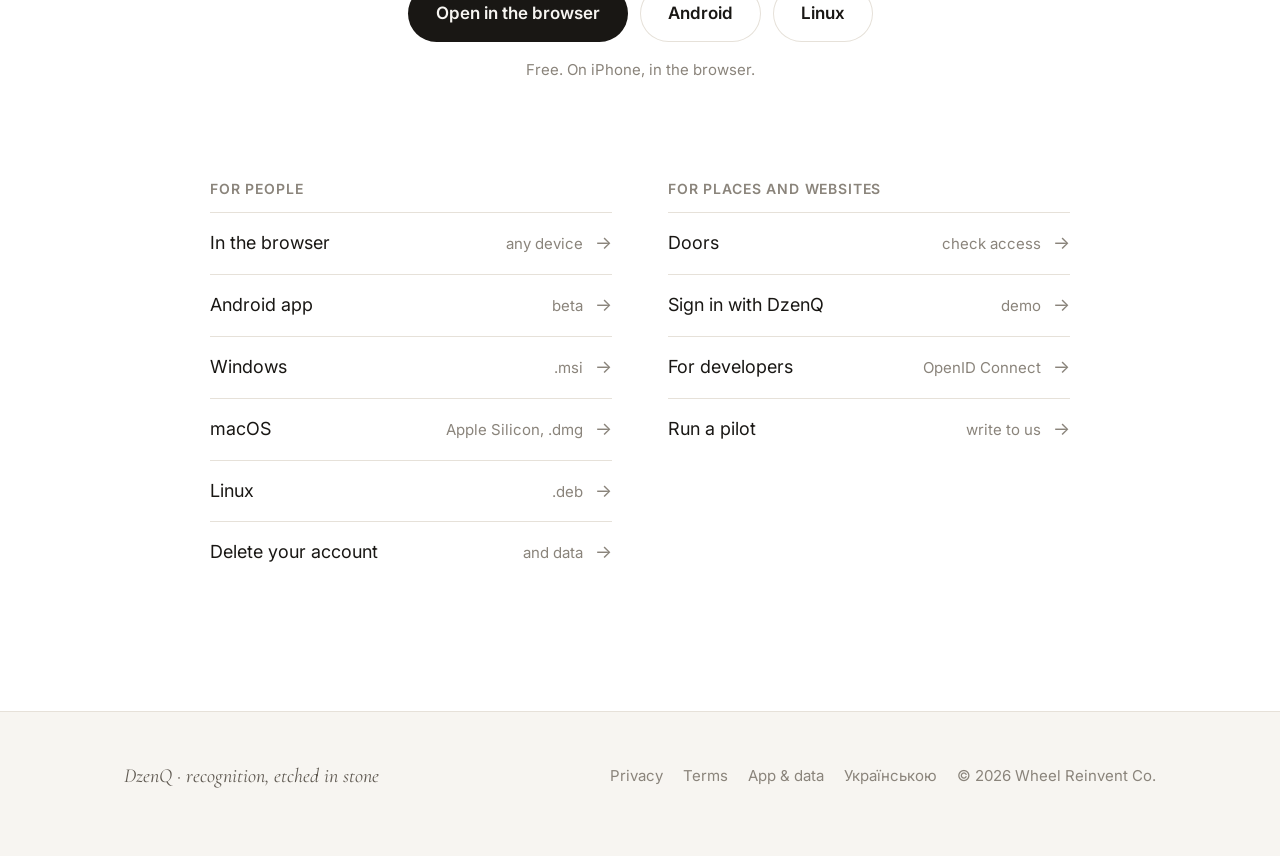
==== commit d81b345a: "Landing: DzenQ for Windows, macOS and Linux The installers live in this repo's GitHub Releases (publ" ====
--- a/index.html
+++ b/index.html
@@ -168,8 +168,9 @@
     <div class="actions reveal">
       <a class="btn" href="https://dzenq-491220.web.app/">Open in the browser</a>
       <a class="btn ghost" href="https://dzenq-previewer-594587322361.us-west1.run.app/get">Android</a>
-    </div>
-    <p class="fine reveal">Free. On iPhone and computers, in the browser.</p>
+      <a class="btn ghost desktop" href="https://github.com/WheelReinvent/dzenq-landing/releases/latest/download/DzenQ-Windows.msi" hidden>Windows</a>
+    </div>
+    <p class="fine reveal">Free. On iPhone, in the browser.</p>
 
     <div class="hub reveal">
       <div>
@@ -177,6 +178,9 @@
         <ul>
           <li><a href="https://dzenq-491220.web.app/">In the browser<span>any device</span></a></li>
           <li><a href="https://dzenq-previewer-594587322361.us-west1.run.app/get">Android app<span>beta</span></a></li>
+          <li><a href="https://github.com/WheelReinvent/dzenq-landing/releases/latest/download/DzenQ-Windows.msi">Windows<span>.msi</span></a></li>
+          <li><a href="https://github.com/WheelReinvent/dzenq-landing/releases/latest/download/DzenQ-macOS.dmg">macOS<span>Apple Silicon, .dmg</span></a></li>
+          <li><a href="https://github.com/WheelReinvent/dzenq-landing/releases/latest/download/DzenQ-Linux.deb">Linux<span>.deb</span></a></li>
           <li><a href="https://europe-west1-dzenq-491220.cloudfunctions.net/legal/delete">Delete your account<span>and data</span></a></li>
         </ul>
       </div>
--- a/assets/site.css
+++ b/assets/site.css
@@ -225,3 +225,4 @@
 :root[data-theme="dark"] .theme .sun { display: block; }
 :root[data-theme="dark"] .theme .moon { display: none; }
 @media (max-width: 480px) { .nav .btn.small { display: none; } .nav .wrap { gap: 12px; } }
+.btn[hidden] { display: none; }
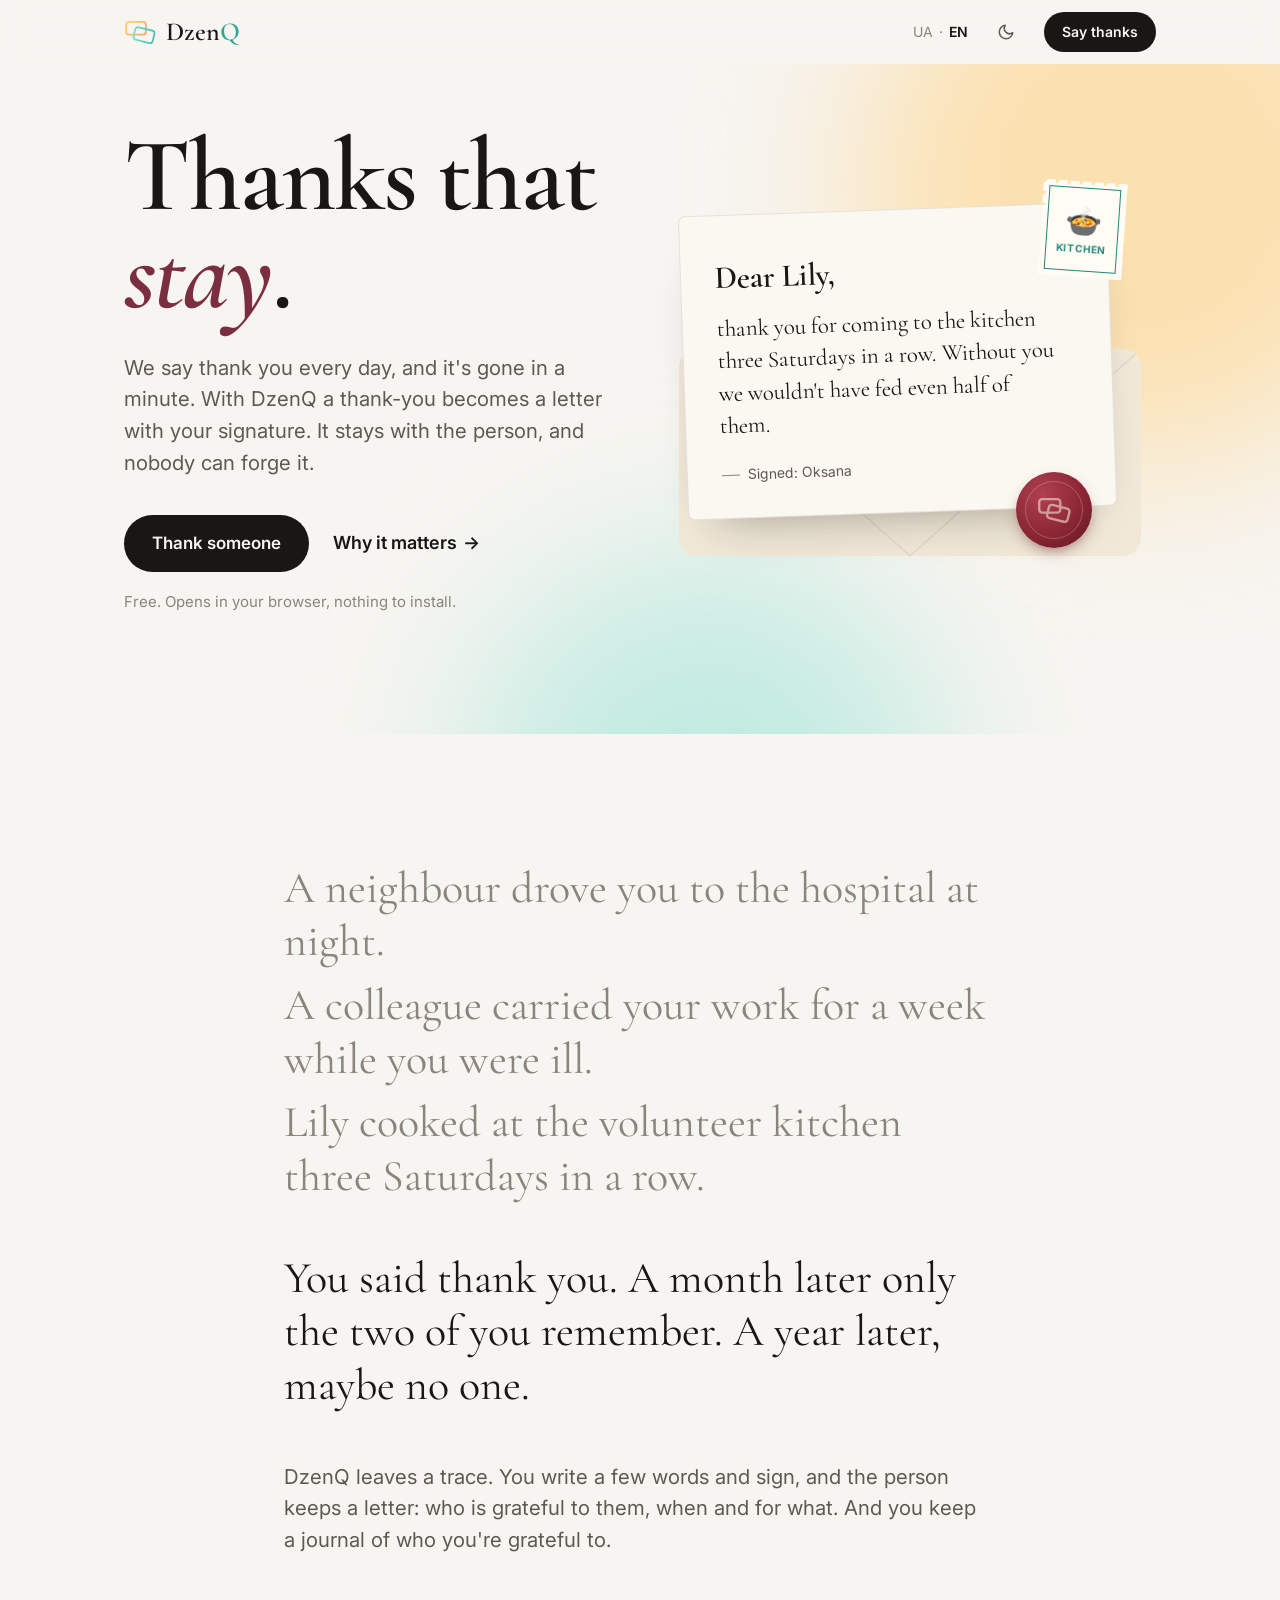
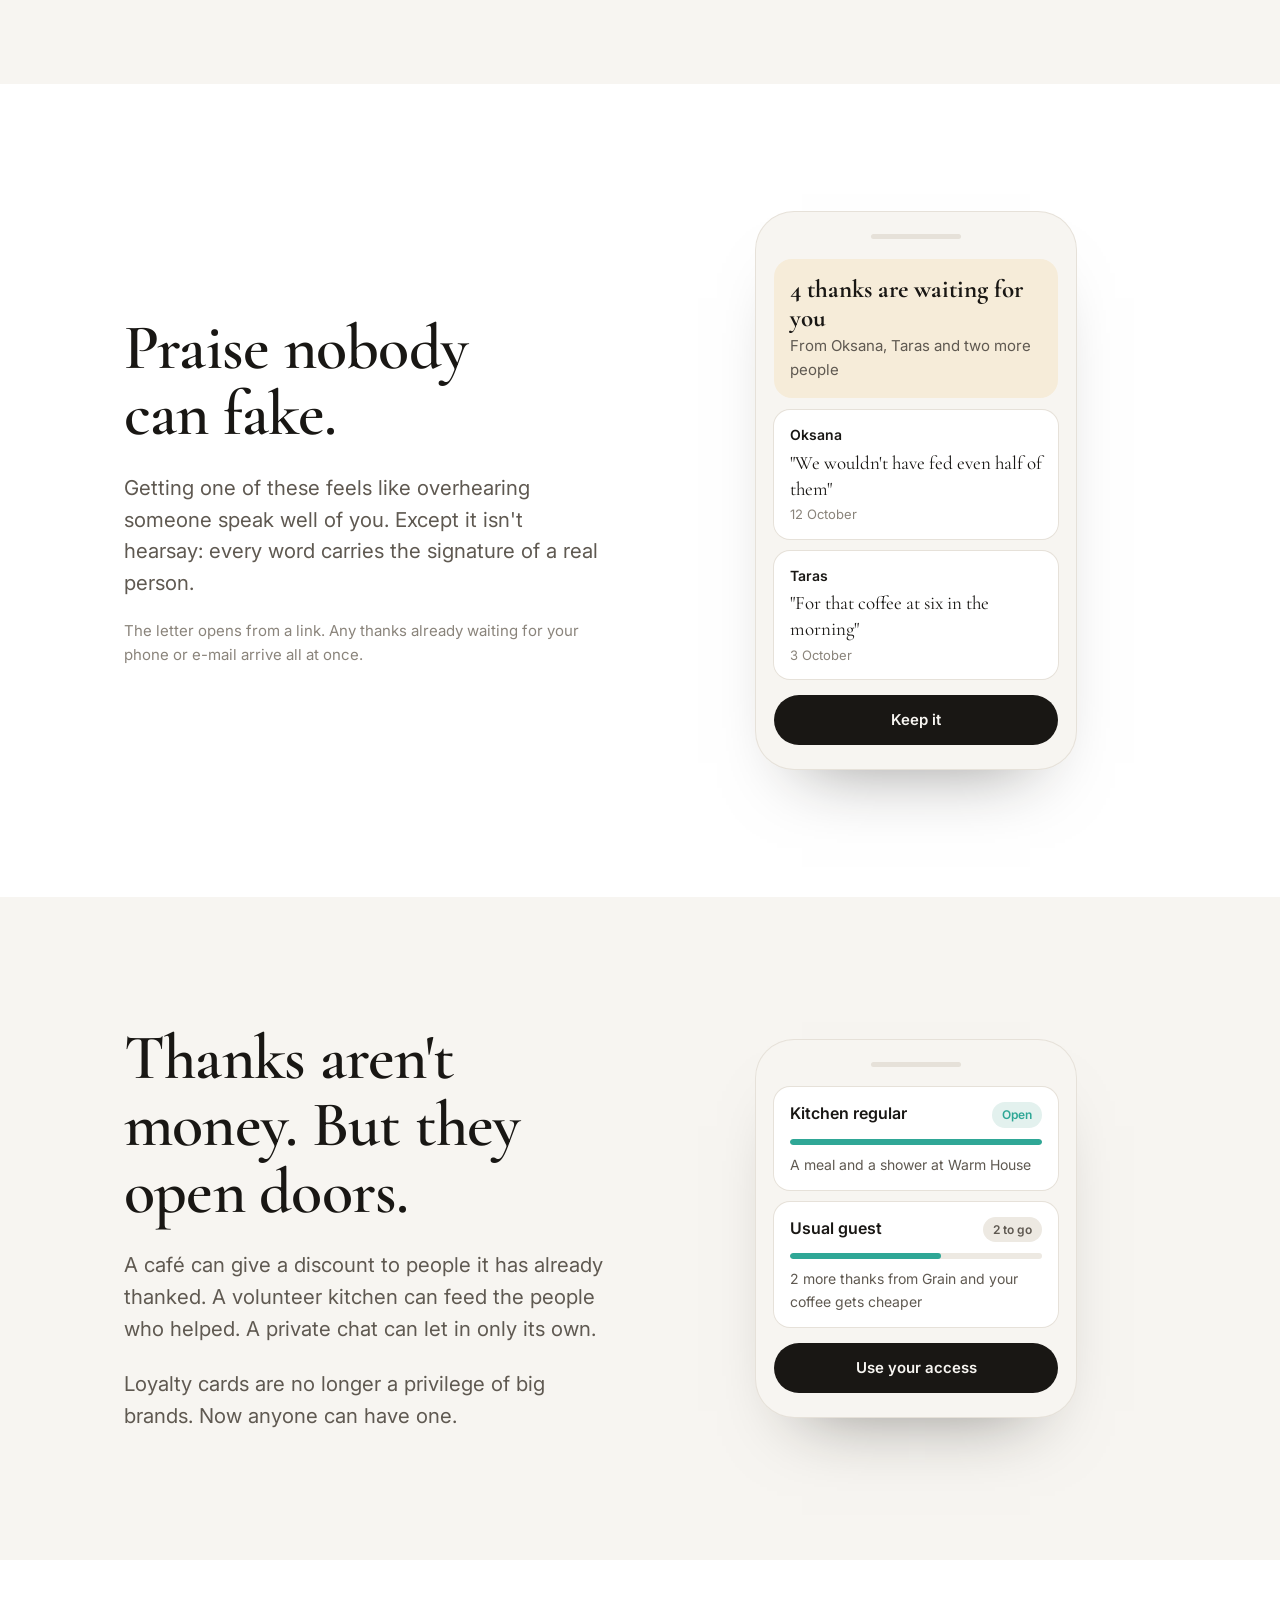
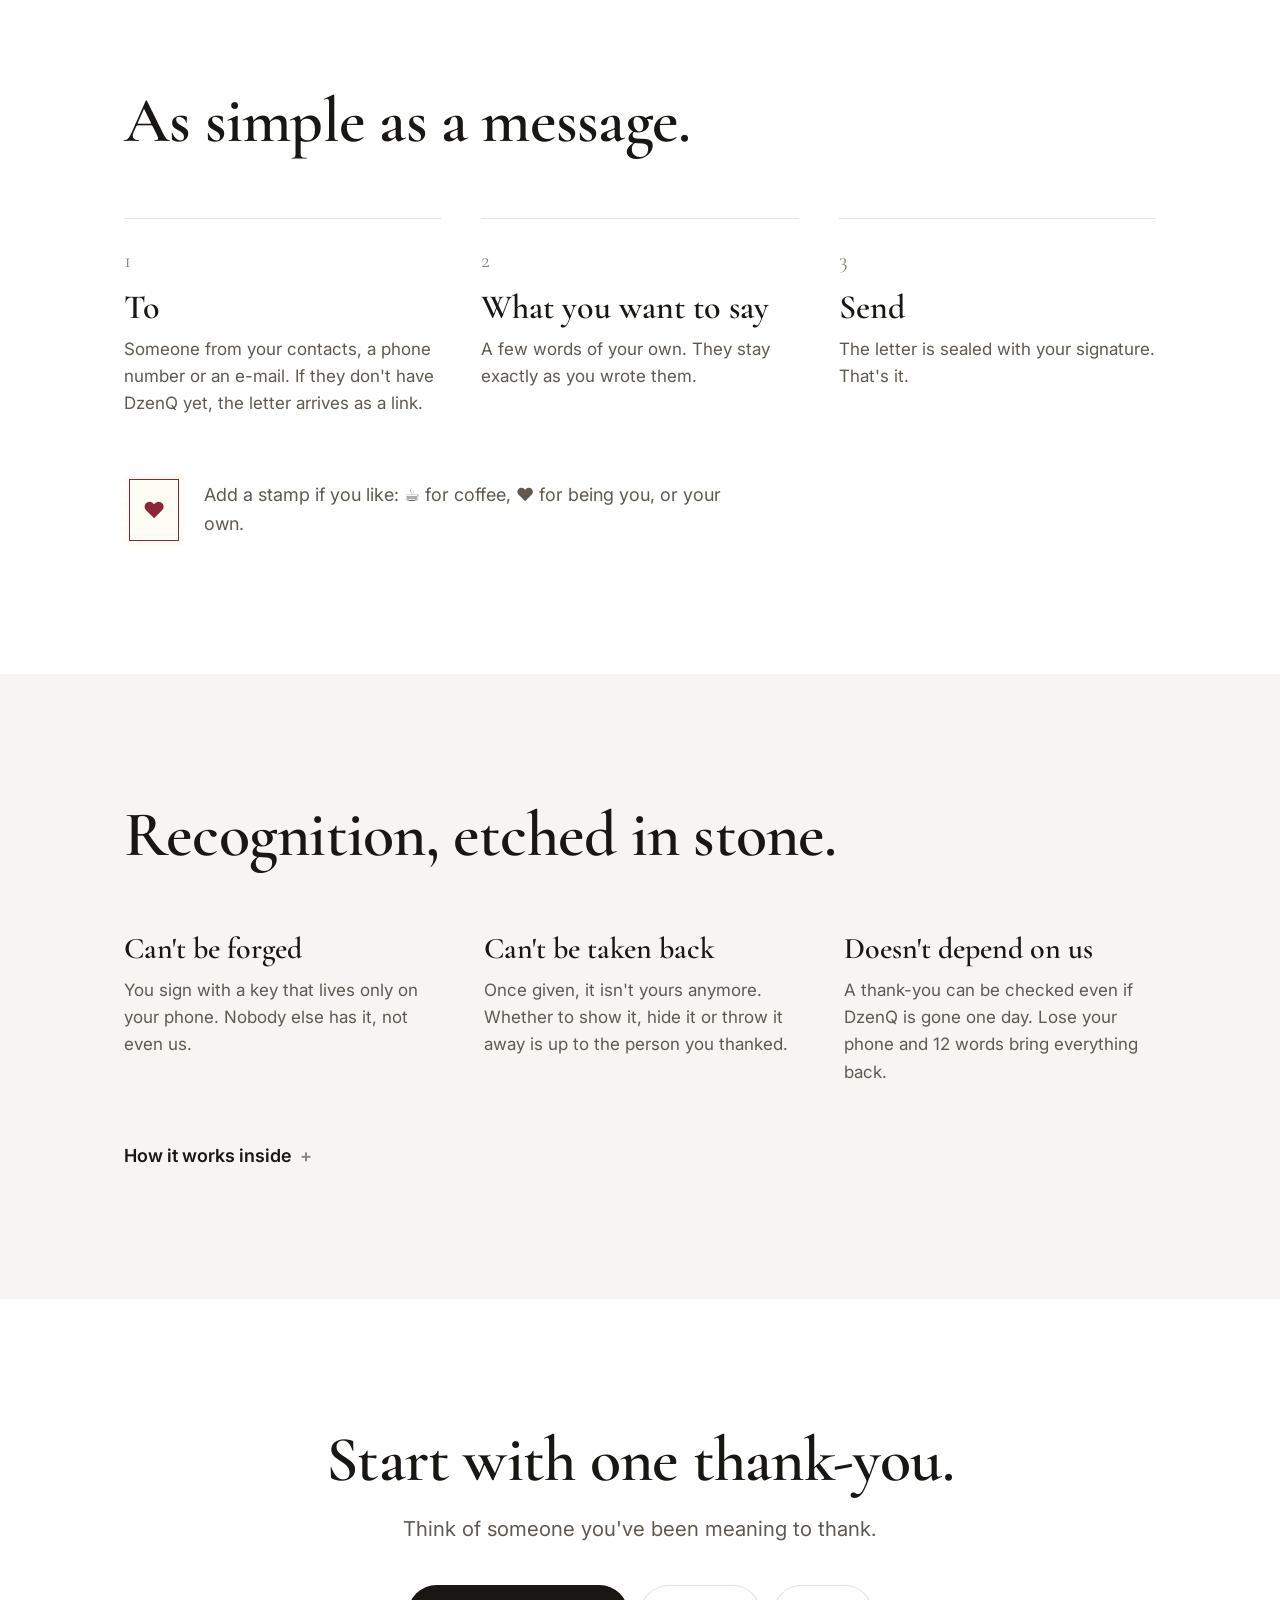
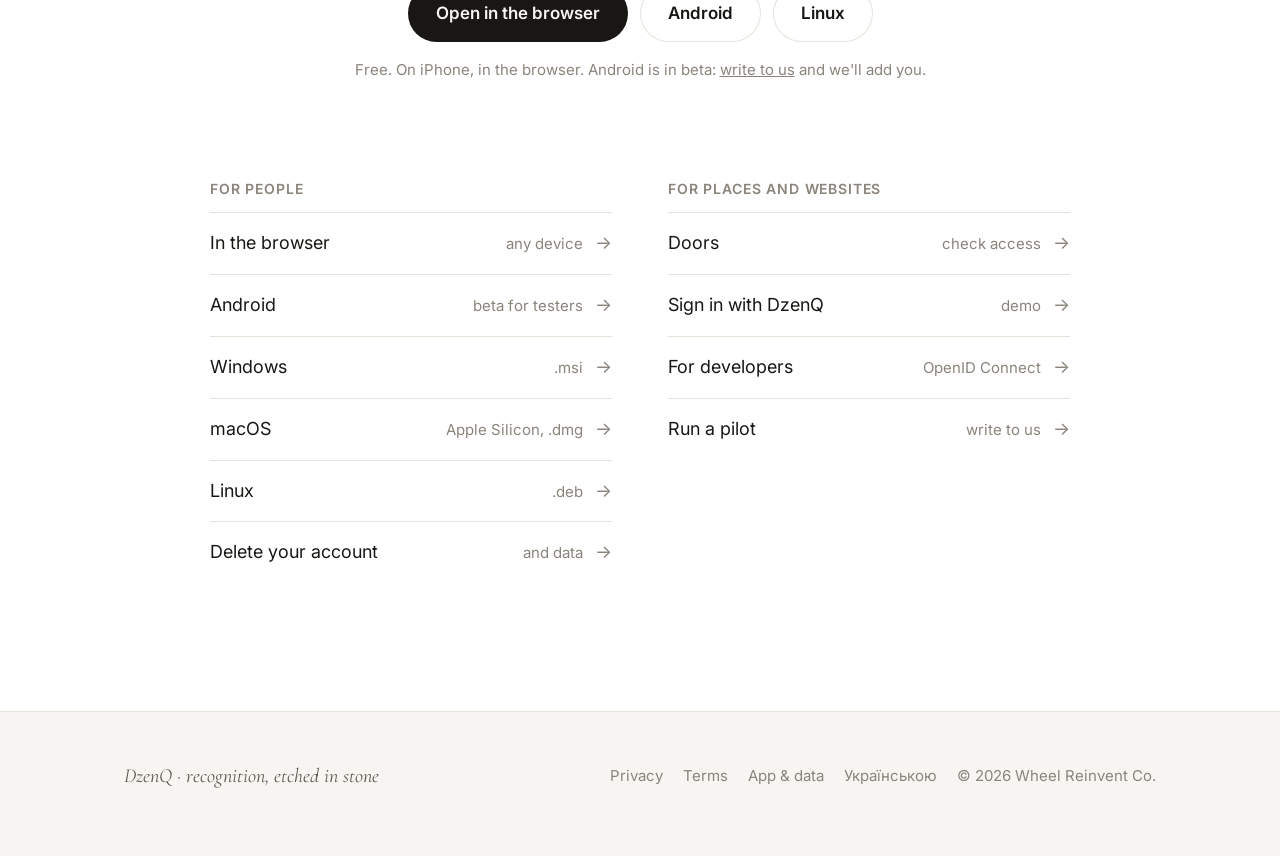
==== commit 5eabc917: "Landing: Android from Google Play (internal testing) The Android button and the list link to the Pla" ====
--- a/index.html
+++ b/index.html
@@ -167,17 +167,17 @@
     <p class="lead reveal">Think of someone you've been meaning to thank.</p>
     <div class="actions reveal">
       <a class="btn" href="https://dzenq-491220.web.app/">Open in the browser</a>
-      <a class="btn ghost" href="https://dzenq-previewer-594587322361.us-west1.run.app/get">Android</a>
+      <a class="btn ghost" href="https://play.google.com/apps/internaltest/4701659485857373109">Android</a>
       <a class="btn ghost desktop" href="https://github.com/WheelReinvent/dzenq-landing/releases/latest/download/DzenQ-Windows.msi" hidden>Windows</a>
     </div>
-    <p class="fine reveal">Free. On iPhone, in the browser.</p>
+    <p class="fine reveal">Free. On iPhone, in the browser. Android is in beta: <a href="mailto:liubomyr.ivanitskyi@gmail.com?subject=DzenQ%20Android%20beta">write to us</a> and we'll add you.</p>
 
     <div class="hub reveal">
       <div>
         <h3>For people</h3>
         <ul>
           <li><a href="https://dzenq-491220.web.app/">In the browser<span>any device</span></a></li>
-          <li><a href="https://dzenq-previewer-594587322361.us-west1.run.app/get">Android app<span>beta</span></a></li>
+          <li><a href="https://play.google.com/apps/internaltest/4701659485857373109">Android<span>beta for testers</span></a></li>
           <li><a href="https://github.com/WheelReinvent/dzenq-landing/releases/latest/download/DzenQ-Windows.msi">Windows<span>.msi</span></a></li>
           <li><a href="https://github.com/WheelReinvent/dzenq-landing/releases/latest/download/DzenQ-macOS.dmg">macOS<span>Apple Silicon, .dmg</span></a></li>
           <li><a href="https://github.com/WheelReinvent/dzenq-landing/releases/latest/download/DzenQ-Linux.deb">Linux<span>.deb</span></a></li>
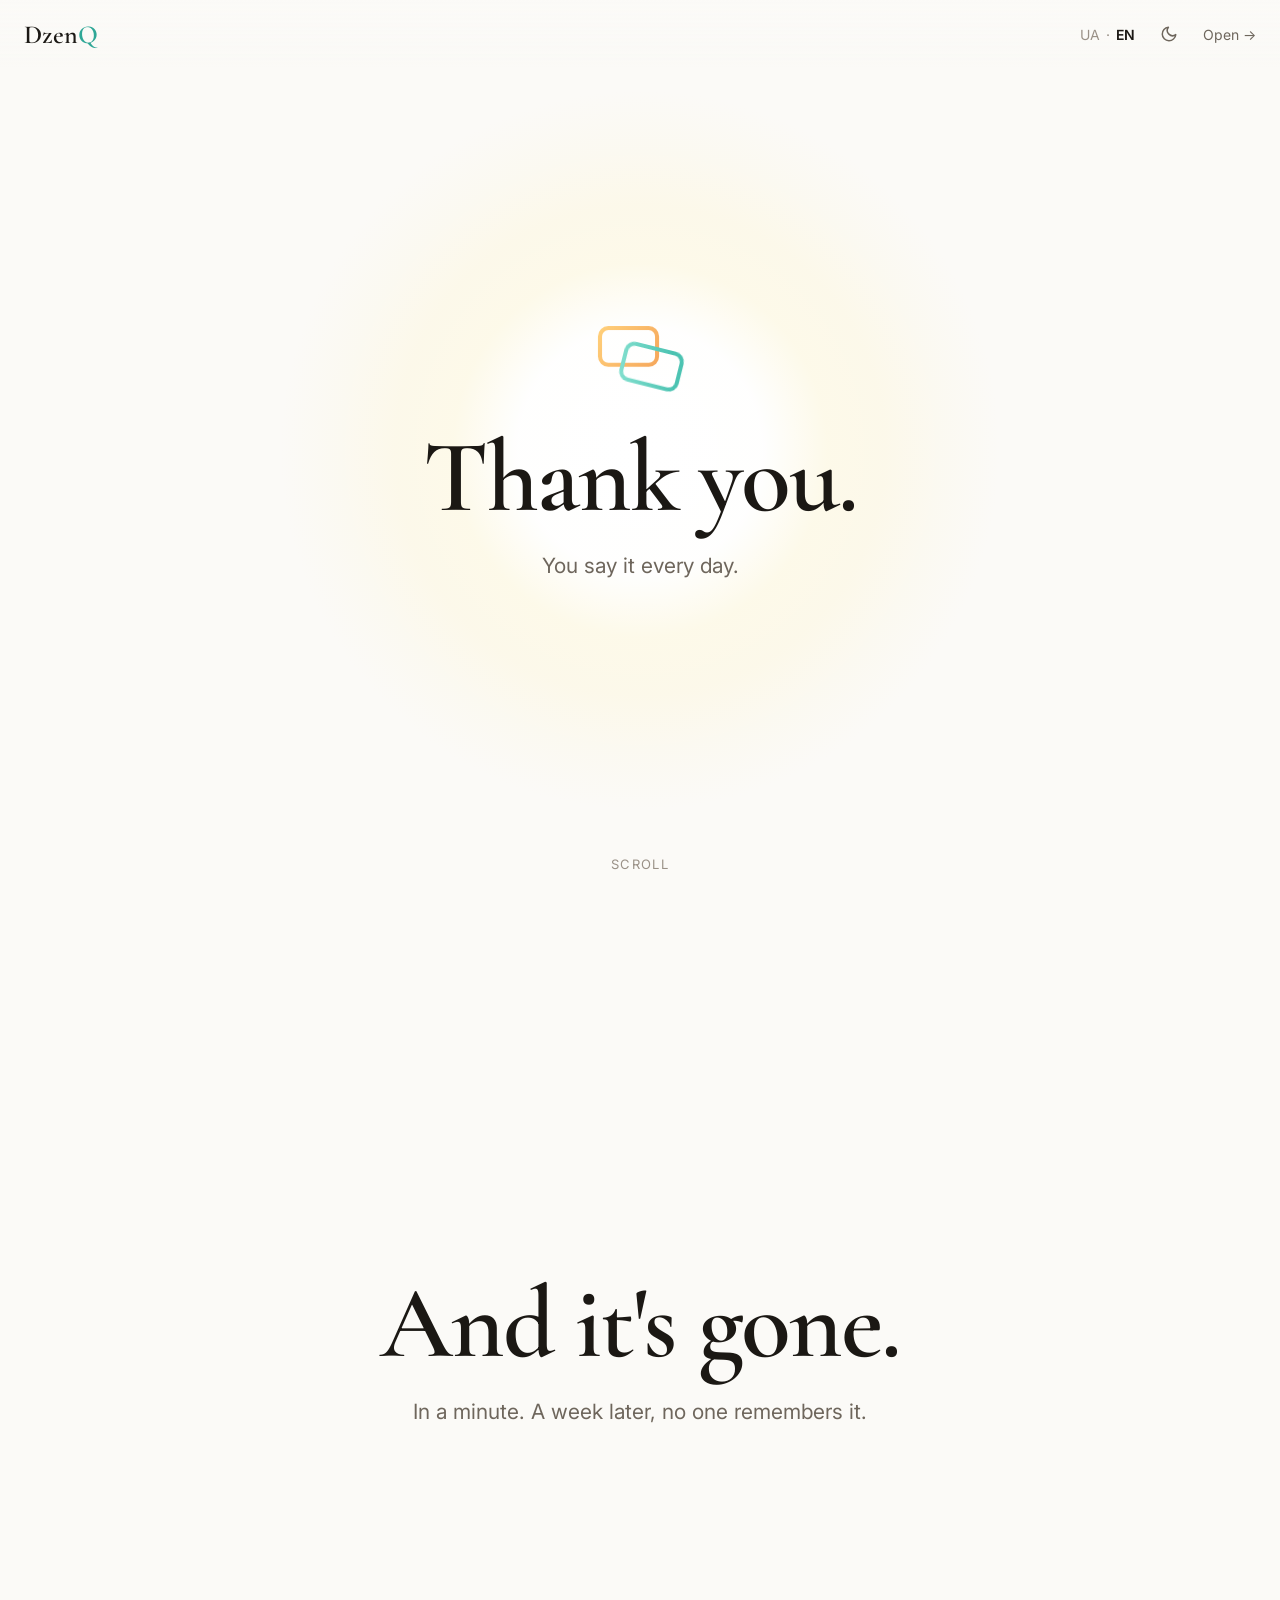
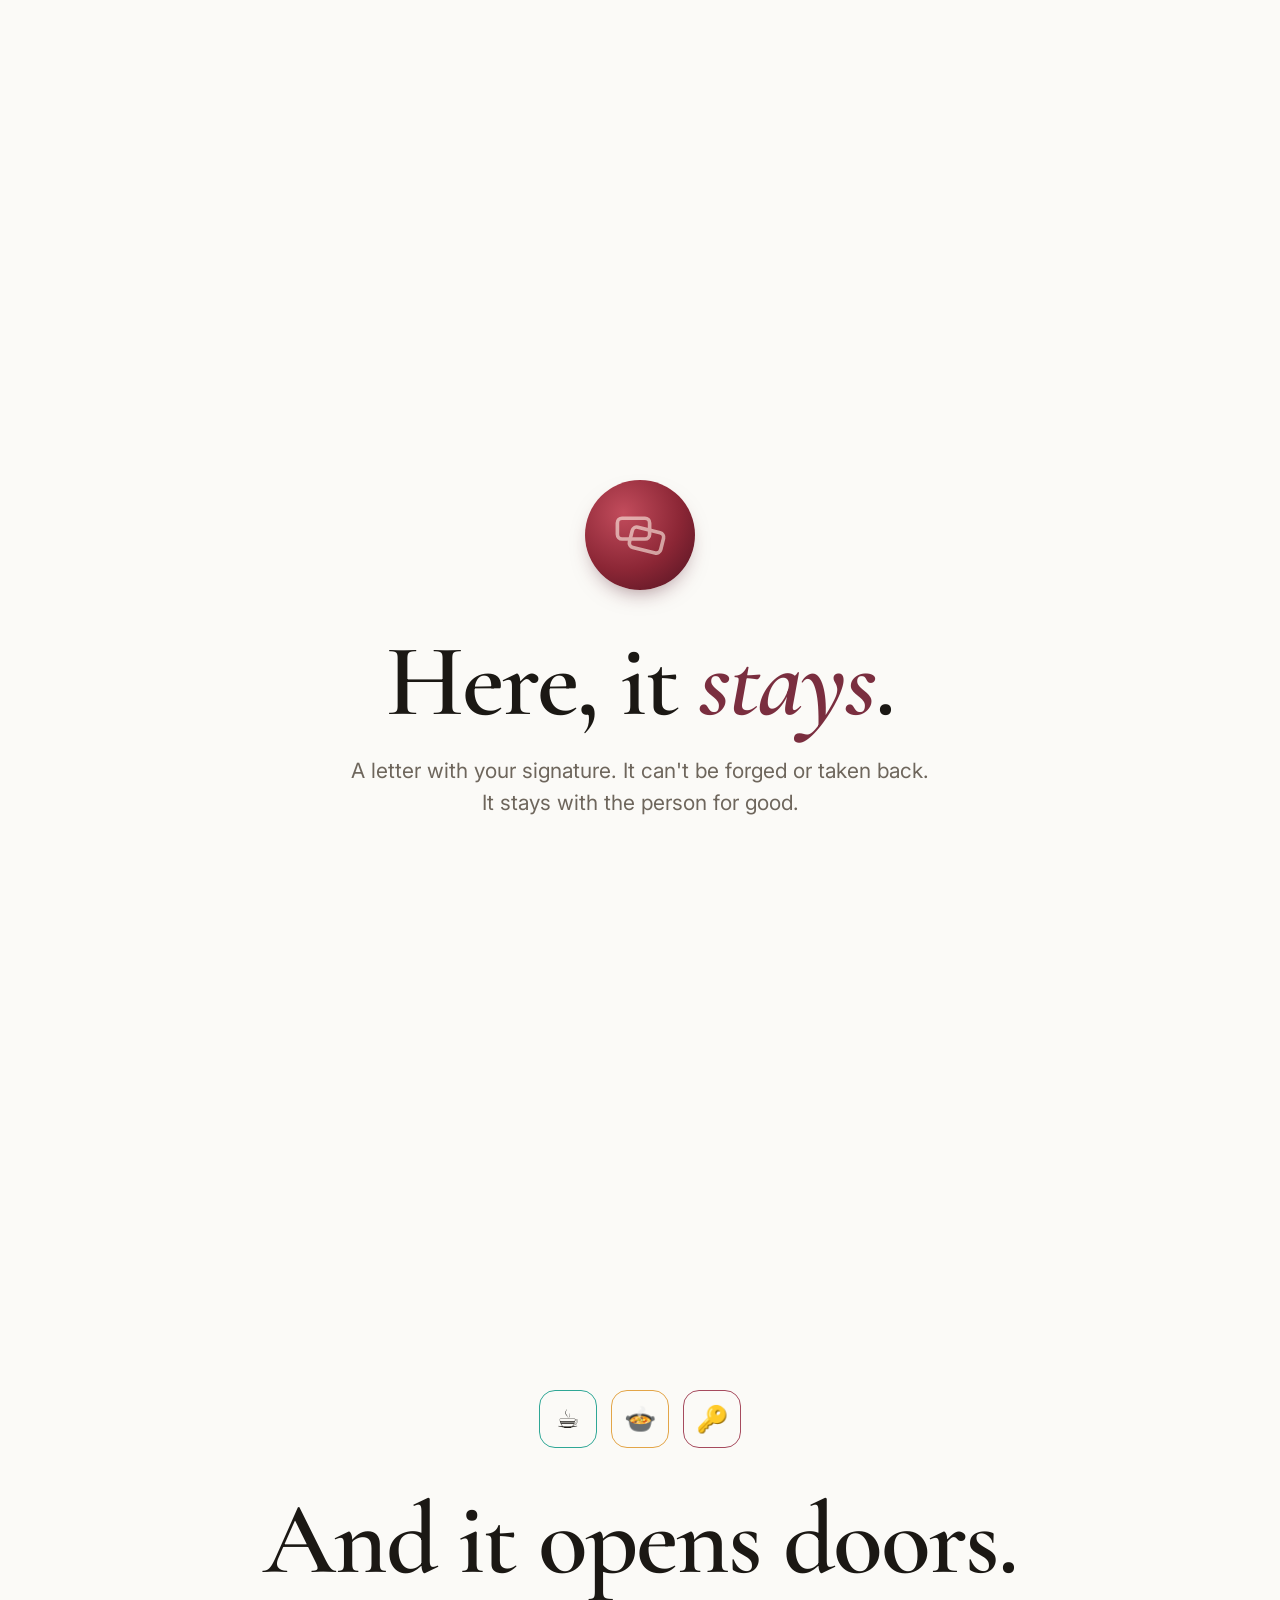
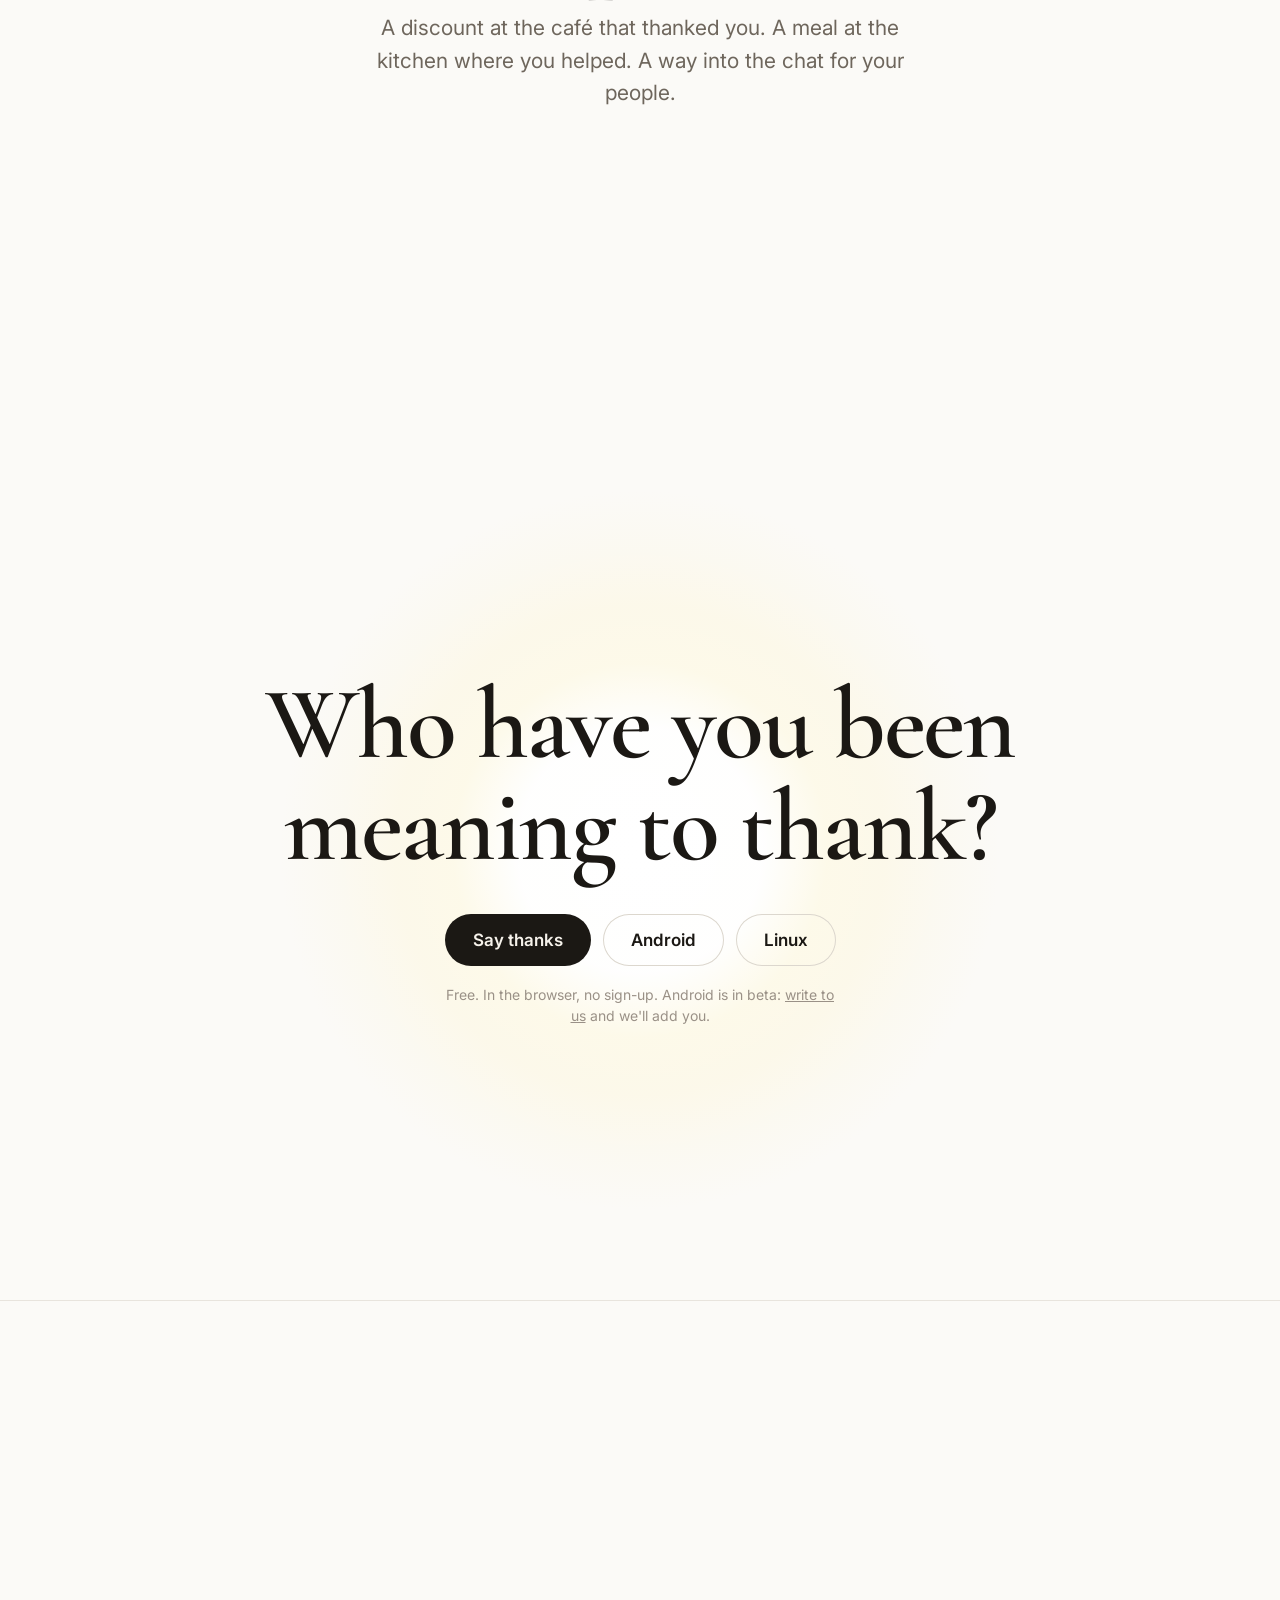
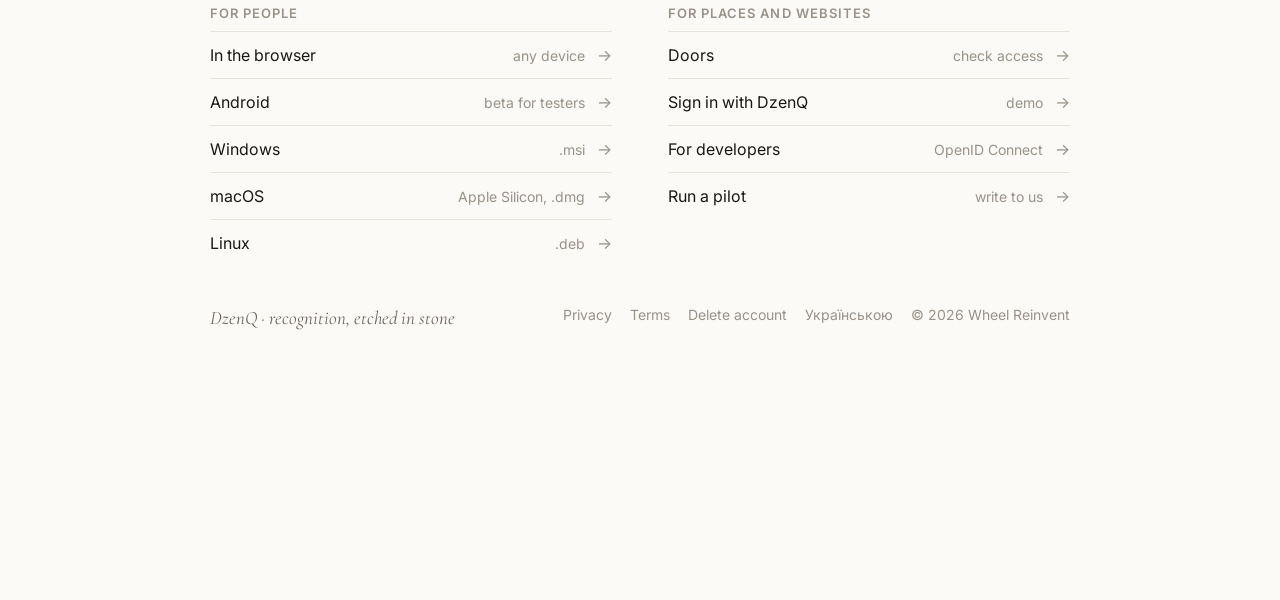
==== commit 0cf1ba4f: "Landing: cinema One sentence per screen, each swipe moves exactly one screen: «Thank you.» → «And it" ====
--- a/index.html
+++ b/index.html
@@ -4,211 +4,98 @@
 <meta charset="utf-8">
 <meta name="viewport" content="width=device-width, initial-scale=1, viewport-fit=cover">
 <title>DzenQ — thanks that stay</title>
-<meta name="description" content="We say thank you every day, and it's gone in a minute. With DzenQ a thank-you becomes a letter with your signature: it stays with the person, and nobody can forge it.">
+<meta name="description" content="You say thank you every day, and it's gone. With DzenQ it stays: a letter with your signature that can't be forged or taken back. And it opens doors.">
 <link rel="canonical" href="https://dzenq.com/">
 <link rel="alternate" hreflang="en" href="https://dzenq.com/">
 <link rel="alternate" hreflang="uk" href="https://dzenq.com/uk/">
 <meta property="og:title" content="DzenQ — thanks that stay">
-<meta property="og:description" content="A thank-you with your signature. It stays with the person for good, and nobody can forge it.">
+<meta property="og:description" content="You say thank you every day, and it's gone. With DzenQ it stays: a letter with your signature that can't be forged or taken back. And it opens doors.">
 <meta property="og:url" content="https://dzenq.com/">
 <meta property="og:type" content="website">
-<meta name="theme-color" content="#F7F5F1">
+<meta name="theme-color" content="#FBFAF7">
 <link rel="icon" href="/assets/icon.svg" type="image/svg+xml">
 <link rel="preconnect" href="https://fonts.googleapis.com">
 <link rel="preconnect" href="https://fonts.gstatic.com" crossorigin>
-<link href="https://fonts.googleapis.com/css2?family=Cormorant+Garamond:ital,wght@0,500;0,600;1,500;1,600&family=Inter:wght@400;500;600;700&display=swap" rel="stylesheet">
+<link href="https://fonts.googleapis.com/css2?family=Cormorant+Garamond:ital,wght@0,500;0,600;1,500;1,600&family=Inter:wght@400;600&display=swap" rel="stylesheet">
 <link rel="stylesheet" href="/assets/site.css">
-<script>document.documentElement.classList.add('js');try{if(localStorage.getItem('theme')==='dark')document.documentElement.dataset.theme='dark'}catch(e){}</script>
+<script>try{if(localStorage.getItem('theme')==='dark')document.documentElement.dataset.theme='dark'}catch(e){}</script>
 <script src="/assets/site.js" defer></script>
 </head>
 <body>
 
 <!--
-  DzenQ service links are in the hero and in #start.
-  They point at the test environment (Cloud Run / Cloud Functions) for now.
-  When prod and our own domain exist (config/env/prod.env → PUBLIC_URL),
-  replace the addresses here and in /uk/index.html.
+  Service links (web app, Android, desktop, doors…) are in the last screen and
+  in .more below it; the same addresses are in /index.html and /uk/index.html.
 -->
 
 <header class="nav">
-  <div class="wrap">
-    <a class="brand" href="/" aria-label="DzenQ">
-      <svg viewBox="75 40 1000 880" fill="none" aria-hidden="true">
-        <defs>
-          <linearGradient id="nb" x1="140" y1="160" x2="760" y2="560" gradientUnits="userSpaceOnUse"><stop stop-color="#FFCF7A"/><stop offset="1" stop-color="#F6A85C"/></linearGradient>
-          <linearGradient id="nf" x1="330" y1="720" x2="930" y2="540" gradientUnits="userSpaceOnUse"><stop stop-color="#86E1D0"/><stop offset="1" stop-color="#4CC3B2"/></linearGradient>
-        </defs>
-        <rect x="140" y="160" width="620" height="400" rx="90" stroke="url(#nb)" stroke-width="56"/>
-        <rect x="390" y="380" width="620" height="400" rx="90" stroke="url(#nf)" stroke-width="56" transform="rotate(14 700 580)"/>
-      </svg>
-      <b>Dzen<span>Q</span></b>
-    </a>
-    <div class="lang"><a href="/uk/" hreflang="uk" lang="uk">UA</a><span>·</span><span class="on">EN</span></div>
-    <button class="theme" type="button" aria-label="Dark mode" title="Dark mode"><svg class="moon" viewBox="0 0 24 24" fill="none" stroke="currentColor" stroke-width="2" stroke-linecap="round" stroke-linejoin="round" aria-hidden="true"><path d="M21 12.8A9 9 0 1 1 11.2 3a7 7 0 0 0 9.8 9.8z"/></svg><svg class="sun" viewBox="0 0 24 24" fill="none" stroke="currentColor" stroke-width="2" stroke-linecap="round" aria-hidden="true"><circle cx="12" cy="12" r="4"/><path d="M12 2v2M12 20v2M4.9 4.9l1.4 1.4M17.7 17.7l1.4 1.4M2 12h2M20 12h2M4.9 19.1l1.4-1.4M17.7 6.3l1.4-1.4"/></svg></button>
-    <a class="btn small" href="https://dzenq-491220.web.app/">Say thanks</a>
-  </div>
+  <a class="brand" href="/">Dzen<span>Q</span></a>
+  <div class="lang"><a href="/uk/" hreflang="uk" lang="uk">UA</a><span>·</span><span class="on">EN</span></div>
+  <button class="theme" type="button" aria-label="Dark mode" title="Dark mode"><svg class="moon" viewBox="0 0 24 24" fill="none" stroke="currentColor" stroke-width="2" stroke-linecap="round" stroke-linejoin="round" aria-hidden="true"><path d="M21 12.8A9 9 0 1 1 11.2 3a7 7 0 0 0 9.8 9.8z"/></svg><svg class="sun" viewBox="0 0 24 24" fill="none" stroke="currentColor" stroke-width="2" stroke-linecap="round" aria-hidden="true"><circle cx="12" cy="12" r="4"/><path d="M12 2v2M12 20v2M4.9 4.9l1.4 1.4M17.7 17.7l1.4 1.4M2 12h2M20 12h2M4.9 19.1l1.4-1.4M17.7 6.3l1.4-1.4"/></svg></button>
+  <a class="open" href="https://dzenq-491220.web.app/">Open →</a>
 </header>
 
 <main>
+  <section class="screen glow">
+    <svg class="mark" viewBox="75 40 1000 880" fill="none" aria-hidden="true"><defs><linearGradient id="mb" x1="140" y1="160" x2="760" y2="560" gradientUnits="userSpaceOnUse"><stop stop-color="#FFCF7A"/><stop offset="1" stop-color="#F6A85C"/></linearGradient><linearGradient id="mf" x1="330" y1="720" x2="930" y2="540" gradientUnits="userSpaceOnUse"><stop stop-color="#86E1D0"/><stop offset="1" stop-color="#4CC3B2"/></linearGradient></defs><g class="b"><rect x="140" y="160" width="620" height="400" rx="90" stroke="url(#mb)" stroke-width="44"/></g><g class="f"><rect x="390" y="380" width="620" height="400" rx="90" stroke="url(#mf)" stroke-width="44" transform="rotate(14 700 580)"/></g></svg>
+    <h1>Thank you.</h1>
+    <p>You say it every day.</p>
+    <div class="down">scroll</div>
+  </section>
 
-<section class="hero">
-  <div class="wrap">
-    <div>
-      <h1>Thanks that <em>stay</em>.</h1>
-      <p class="lead">We say thank you every day, and it's gone in a minute. With DzenQ a thank-you becomes a letter with your signature. It stays with the person, and nobody can forge it.</p>
-      <div class="actions">
-        <a class="btn" href="https://dzenq-491220.web.app/">Thank someone</a>
-        <a class="more" href="#story">Why it matters</a>
-      </div>
-      <p class="fine">Free. Opens in your browser, nothing to install.</p>
-    </div>
+  <section class="screen fade">
+    <h2>And it's gone.</h2>
+    <p>In a minute. A week later, no one remembers it.</p>
+  </section>
 
-    <div class="scene" aria-label="An example thank-you letter">
-      <div class="envelope"></div>
-      <div class="letter">
-        <div class="stamp"><i>🍲<small>Kitchen</small></i></div>
-        <div class="to">Dear Lily,</div>
-        <p class="msg">thank you for coming to the kitchen three Saturdays in a row. Without you we wouldn't have fed even half of them.</p>
-        <p class="sig">Signed: Oksana</p>
-      </div>
-      <div class="seal">
-        <svg viewBox="75 40 1000 880" fill="none" aria-hidden="true"><rect x="140" y="160" width="620" height="400" rx="90" stroke="#FFF1E6" stroke-width="70"/><rect x="390" y="380" width="620" height="400" rx="90" stroke="#FFF1E6" stroke-width="70" transform="rotate(14 700 580)"/></svg>
-      </div>
-    </div>
-  </div>
-</section>
+  <section class="screen">
+    <div class="seal"><svg viewBox="75 40 1000 880" fill="none" aria-hidden="true"><rect x="140" y="160" width="620" height="400" rx="90" stroke="#FFF1E6" stroke-width="70"/><rect x="390" y="380" width="620" height="400" rx="90" stroke="#FFF1E6" stroke-width="70" transform="rotate(14 700 580)"/></svg></div>
+    <h2>Here, it <em>stays</em>.</h2>
+    <p>A letter with your signature. It can't be forged or taken back. It stays with the person for good.</p>
+  </section>
 
-<section class="story" id="story">
-  <div class="wrap narrow">
-    <div class="scenes reveal">
-      <p>A neighbour drove you to the hospital at night.</p>
-      <p>A colleague carried your work for a week while you were ill.</p>
-      <p>Lily cooked at the volunteer kitchen three Saturdays in a row.</p>
-    </div>
-    <p class="turn reveal">You said thank you. A month later only the two of you remember. A year later, maybe no one.</p>
-    <p class="lead answer reveal">DzenQ leaves a trace. You write a few words and sign, and the person keeps a letter: who is grateful to them, when and for what. And you keep a journal of who you're grateful to.</p>
-  </div>
-</section>
+  <section class="screen">
+    <div class="keys" aria-hidden="true"><span>☕</span><span>🍲</span><span>🔑</span></div>
+    <h2>And it opens doors.</h2>
+    <p>A discount at the café that thanked you. A meal at the kitchen where you helped. A way into the chat for your people.</p>
+  </section>
 
-<section class="tint">
-  <div class="wrap split">
-    <div class="reveal">
-      <h2 class="h2">Praise nobody can&nbsp;fake.</h2>
-      <p class="lead">Getting one of these feels like overhearing someone speak well of you. Except it isn't hearsay: every word carries the signature of a real person.</p>
-      <p class="fine">The letter opens from a link. Any thanks already waiting for your phone or e-mail arrive all at once.</p>
-    </div>
-    <div class="phone reveal" aria-hidden="true">
-      <div class="bar"></div>
-      <div class="banner"><b>4 thanks are waiting for you</b>From Oksana, Taras and two more people</div>
-      <div class="thank"><span class="who">Oksana</span><span class="what">"We wouldn't have fed even half of them"</span><span class="when">12 October</span></div>
-      <div class="thank"><span class="who">Taras</span><span class="what">"For that coffee at six in the morning"</span><span class="when">3 October</span></div>
-      <div class="pbtn">Keep it</div>
-    </div>
-  </div>
-</section>
-
-<section>
-  <div class="wrap split">
-    <div class="reveal">
-      <h2 class="h2">Thanks aren't money. But they open doors.</h2>
-      <p class="lead">A café can give a discount to people it has already thanked. A volunteer kitchen can feed the people who helped. A private chat can let in only its own.</p>
-      <p class="lead">Loyalty cards are no longer a privilege of big brands. Now anyone can have one.</p>
-    </div>
-    <div class="phone reveal" aria-hidden="true">
-      <div class="bar"></div>
-      <div class="thank access">
-        <div class="row"><span class="name">Kitchen regular</span><span class="tag">Open</span></div>
-        <div class="meter"><i style="width:100%"></i></div>
-        <p>A meal and a shower at Warm House</p>
-      </div>
-      <div class="thank access">
-        <div class="row"><span class="name">Usual guest</span><span class="tag wait">2 to go</span></div>
-        <div class="meter"><i style="width:60%"></i></div>
-        <p>2 more thanks from Grain and your coffee gets cheaper</p>
-      </div>
-      <div class="pbtn">Use your access</div>
-    </div>
-  </div>
-</section>
-
-<section class="tint how">
-  <div class="wrap">
-    <h2 class="h2 reveal">As simple as a message.</h2>
-    <div class="steps">
-      <div class="step reveal"><h3>To</h3><p>Someone from your contacts, a phone number or an e-mail. If they don't have DzenQ yet, the letter arrives as a link.</p></div>
-      <div class="step reveal"><h3>What you want to say</h3><p>A few words of your own. They stay exactly as you wrote them.</p></div>
-      <div class="step reveal"><h3>Send</h3><p>The letter is sealed with your signature. That's it.</p></div>
-    </div>
-    <div class="stampnote reveal">
-      <div class="stamp"><i>❤️</i></div>
-      <p>Add a stamp if you like: ☕ for coffee, ❤️ for being you, or your own.</p>
-    </div>
-  </div>
-</section>
-
-<section class="trust">
-  <div class="wrap">
-    <h2 class="h2 reveal">Recognition, etched in stone.</h2>
-    <div class="promises">
-      <div class="reveal"><h3>Can't be forged</h3><p>You sign with a key that lives only on your phone. Nobody else has it, not even us.</p></div>
-      <div class="reveal"><h3>Can't be taken back</h3><p>Once given, it isn't yours anymore. Whether to show it, hide it or throw it away is up to the person you thanked.</p></div>
-      <div class="reveal"><h3>Doesn't depend on us</h3><p>A thank-you can be checked even if DzenQ is gone one day. Lose your phone and 12 words bring everything back.</p></div>
-    </div>
-    <details class="reveal">
-      <summary>How it works inside</summary>
-      <p>DzenQ is built on the open KERI protocol: everyone has their own self-certifying identifier and key log, with no blockchain and no central registry. Each thank-you is a signed ACDC container. Doors check the proof themselves, even offline, with a one-time code. Websites add "Sign in with DzenQ" as plain OpenID Connect.</p>
-    </details>
-  </div>
-</section>
-
-<section class="tint start" id="start">
-  <div class="wrap">
-    <h2 class="h2 reveal">Start with one thank-you.</h2>
-    <p class="lead reveal">Think of someone you've been meaning to thank.</p>
-    <div class="actions reveal">
-      <a class="btn" href="https://dzenq-491220.web.app/">Open in the browser</a>
+  <section class="screen glow" id="start">
+    <h2>Who have you been<br>meaning to thank?</h2>
+    <div class="btns">
+      <a class="btn" href="https://dzenq-491220.web.app/">Say thanks</a>
       <a class="btn ghost" href="https://play.google.com/apps/internaltest/4701659485857373109">Android</a>
       <a class="btn ghost desktop" href="https://github.com/WheelReinvent/dzenq-landing/releases/latest/download/DzenQ-Windows.msi" hidden>Windows</a>
     </div>
-    <p class="fine reveal">Free. On iPhone, in the browser. Android is in beta: <a href="mailto:liubomyr.ivanitskyi@gmail.com?subject=DzenQ%20Android%20beta">write to us</a> and we'll add you.</p>
+    <p class="fine">Free. In the browser, no sign-up. Android is in beta: <a href="mailto:liubomyr.ivanitskyi@gmail.com?subject=DzenQ%20Android%20beta">write to us</a> and we'll add you.</p>
+  </section>
+</main>
 
-    <div class="hub reveal">
-      <div>
-        <h3>For people</h3>
-        <ul>
+<footer class="more">
+  <div class="cols">
+    <div>
+      <h3>For people</h3>
+      <ul>
           <li><a href="https://dzenq-491220.web.app/">In the browser<span>any device</span></a></li>
           <li><a href="https://play.google.com/apps/internaltest/4701659485857373109">Android<span>beta for testers</span></a></li>
           <li><a href="https://github.com/WheelReinvent/dzenq-landing/releases/latest/download/DzenQ-Windows.msi">Windows<span>.msi</span></a></li>
           <li><a href="https://github.com/WheelReinvent/dzenq-landing/releases/latest/download/DzenQ-macOS.dmg">macOS<span>Apple Silicon, .dmg</span></a></li>
           <li><a href="https://github.com/WheelReinvent/dzenq-landing/releases/latest/download/DzenQ-Linux.deb">Linux<span>.deb</span></a></li>
-          <li><a href="https://europe-west1-dzenq-491220.cloudfunctions.net/legal/delete">Delete your account<span>and data</span></a></li>
-        </ul>
-      </div>
-      <div>
-        <h3>For places and websites</h3>
-        <ul>
+      </ul>
+    </div>
+    <div>
+      <h3>For places and websites</h3>
+      <ul>
           <li><a href="https://dzenq-doors-594587322361.europe-west1.run.app/">Doors<span>check access</span></a></li>
           <li><a href="https://dzenq-doors-594587322361.europe-west1.run.app/demo/login">Sign in with DzenQ<span>demo</span></a></li>
           <li><a href="https://dzenq-doors-594587322361.europe-west1.run.app/.well-known/openid-configuration">For developers<span>OpenID Connect</span></a></li>
           <li><a href="mailto:liubomyr.ivanitskyi@gmail.com?subject=DzenQ%20pilot">Run a pilot<span>write to us</span></a></li>
-        </ul>
-      </div>
+      </ul>
     </div>
   </div>
-</section>
-
-</main>
-
-<footer>
-  <div class="wrap">
+  <div class="foot">
     <span class="credo">DzenQ · recognition, etched in stone</span>
-    <nav>
-      <a href="/privacy/">Privacy</a>
-      <a href="/terms/">Terms</a>
-      <a href="https://europe-west1-dzenq-491220.cloudfunctions.net/legal/privacy">App &amp; data</a>
-      <a href="/uk/" hreflang="uk">Українською</a>
-      <span>© 2026 Wheel Reinvent Co.</span>
-    </nav>
+    <nav><a href="/privacy/">Privacy</a><a href="/terms/">Terms</a><a href="https://europe-west1-dzenq-491220.cloudfunctions.net/legal/delete">Delete account</a><a href="/uk/">Українською</a><span>© 2026 Wheel Reinvent</span></nav>
   </div>
 </footer>
 
--- a/assets/site.css
+++ b/assets/site.css
@@ -1,228 +1,122 @@
-/* DzenQ landing. "Paper & ink" from the app (ui/theme/Theme.kt), the «Слива»
-   logo colours (gold + sea) as the only bright notes. One idea per screen:
-   big type, a lot of air, no cards-for-everything. */
+/* DzenQ landing — "cinema": one sentence per screen, scroll snaps from one to
+   the next. Light by default; the moon button switches to dark
+   (html[data-theme="dark"]). The «Слива» logo colours, the wax seal. */
 
 :root {
-  --bg: #F7F5F1;
-  --surface: #FFFFFF;
-  --letter: #FBF8F2;
-  --ink: #191714;
-  --ink-2: #5F5951;
-  --ink-3: #8A847B;
-  --line: #E6E1D9;
-  --chip: #EDE9E2;
-  --accent: #7A2E3F;
-  --wax: #8B2635;
-  --wax-dark: #5E1622;
+  --bg: #FBFAF7;
+  --ink: #1B1814;
+  --ink-2: #6E665C;
+  --ink-3: #9A9187;
+  --line: #E8E4DD;
+  --accent: #7A2E3F;        /* the word that matters: the app's wine */
+  /* Light behind the words: white at the heart, a pale lemon edge (never brownish). */
+  --glow-bg: radial-gradient(closest-side, rgba(255, 255, 255, 1) 0%, rgba(255, 255, 255, .9) 34%, rgba(255, 249, 222, .55) 52%, rgba(255, 244, 200, .28) 68%, rgba(255, 242, 190, .1) 84%, rgba(255, 242, 190, 0) 100%);
+  --btn: #1B1814;
+  --btn-ink: #F6F2EB;
+  --ghost: #DCD7CE;
   --sea: #2FA796;
-  --sea-bg: #E3F1EE;
-  --gold-bg: #F6ECD9;
-  --stamp-frame: #1F8676;
-  --stamp-paper: #FFFCF5;
-  --envelope: #F1E8D8;
-  --wash-gold: rgba(255, 207, 122, .55);
-  --wash-sea: rgba(134, 225, 208, .45);
+  --gold: #E3A548;
+  --wine: #A64B5E;
+  --nav: linear-gradient(#FBFAF7, rgba(251, 250, 247, 0));
   --serif: "Cormorant Garamond", Georgia, "Times New Roman", serif;
   --sans: Inter, system-ui, -apple-system, "Segoe UI", Roboto, sans-serif;
   color-scheme: light;
 }
-/* Dark only when chosen with the moon button (html[data-theme="dark"]). */
 :root[data-theme="dark"] {
-    --bg: #121110;
-    --surface: #1B1A18;
-    --letter: #201E1B;
-    --ink: #EDEAE4;
-    --ink-2: #A39D94;
-    --ink-3: #8A847C;
-    --line: #2A2825;
-    --chip: #24221F;
-    --accent: #D9899A;
-    --sea: #6FD2C1;
-    --sea-bg: #17302C;
-    --gold-bg: #2C2417;
-    --stamp-paper: #EFEBE2;
-    --envelope: #2A2622;
-    --wash-gold: rgba(246, 168, 92, .16);
-    --wash-sea: rgba(76, 195, 178, .14);
-    color-scheme: dark;
+  --bg: #120F18;
+  --ink: #F1ECE4;
+  --ink-2: #A79FB3;
+  --ink-3: #7D7589;
+  --line: #2A2433;
+  --accent: #FFCF7A;
+  --glow-bg: radial-gradient(closest-side, rgba(255, 207, 122, .18), rgba(255, 207, 122, 0) 100%);
+  --btn: #FFCF7A;
+  --btn-ink: #120F18;
+  --ghost: #3A3346;
+  --sea: #86E1D0;
+  --gold: #FFCF7A;
+  --wine: #D9899A;
+  --nav: linear-gradient(#120F18, rgba(18, 15, 24, 0));
+  color-scheme: dark;
 }
 
 *, *::before, *::after { box-sizing: border-box; }
-html { scroll-behavior: smooth; -webkit-text-size-adjust: 100%; }
-body { margin: 0; background: var(--bg); color: var(--ink); font-family: var(--sans); font-size: 18px; line-height: 1.6; overflow-x: hidden; }
-p { margin: 0; }
-h1, h2, h3 { margin: 0; font-weight: 600; }
+html { scroll-snap-type: y mandatory; scroll-behavior: smooth; -webkit-text-size-adjust: 100%; }
+body { margin: 0; background: var(--bg); color: var(--ink); font-family: var(--sans); transition: background .3s, color .3s; }
 a { color: inherit; }
-svg { display: block; }
-
-.wrap { max-width: 1080px; margin: 0 auto; padding: 0 24px; }
-.narrow { max-width: 760px; }
-@media (max-width: 600px) { .wrap { padding: 0 20px; } body { font-size: 17px; } }
-
-.h2 { font-family: var(--serif); font-weight: 600; font-size: clamp(38px, 5.4vw, 64px); line-height: 1.04; letter-spacing: -.012em; }
-.lead { font-size: clamp(19px, 1.6vw, 22px); color: var(--ink-2); line-height: 1.55; }
-.fine { font-size: 15px; color: var(--ink-3); }
+p, h1, h2, h3 { margin: 0; }
 
 /* Nav */
-.nav { position: sticky; top: 0; z-index: 50; background: color-mix(in srgb, var(--bg) 88%, transparent); backdrop-filter: blur(12px); -webkit-backdrop-filter: blur(12px); }
-.nav .wrap { display: flex; align-items: center; gap: 20px; height: 64px; }
-.brand { display: flex; align-items: center; gap: 10px; text-decoration: none; }
-.brand svg { width: 32px; height: 28px; }
-.brand b { font-family: var(--serif); font-size: 26px; font-weight: 600; }
-.brand b span { color: var(--sea); }
-.nav .lang { margin-left: auto; font-size: 14px; color: var(--ink-3); display: flex; gap: 6px; }
+.nav { position: fixed; top: 0; left: 0; right: 0; z-index: 10; display: flex; align-items: center; gap: 16px; padding: 16px 24px; background: var(--nav); }
+.brand { font-family: var(--serif); font-size: 26px; font-weight: 600; text-decoration: none; margin-right: auto; }
+.brand span { color: var(--sea); }
+.lang { font-size: 14px; color: var(--ink-3); display: flex; gap: 6px; }
 .lang a { text-decoration: none; }
-.lang a:hover { color: var(--ink); }
 .lang .on { color: var(--ink); font-weight: 600; }
-
-/* Buttons */
-.btn { display: inline-flex; align-items: center; justify-content: center; font: inherit; font-weight: 600; font-size: 17px; padding: 15px 28px; border-radius: 999px; background: var(--ink); color: var(--bg); text-decoration: none; transition: transform .15s ease; }
-.btn:hover { transform: translateY(-1px); }
-.btn.small { font-size: 14px; padding: 9px 18px; }
-.btn.ghost { background: transparent; color: var(--ink); box-shadow: inset 0 0 0 1px var(--line); }
-.more { font-weight: 600; text-decoration: none; display: inline-flex; gap: 6px; }
-.more::after { content: "→"; transition: transform .15s ease; }
-.more:hover::after { transform: translateX(3px); }
-
-/* Hero */
-.hero { position: relative; isolation: isolate; overflow: hidden; padding: 64px 0 120px; }
-.hero::before, .hero::after { content: ""; position: absolute; z-index: -1; border-radius: 50%; filter: blur(80px); pointer-events: none; }
-.hero::before { width: 560px; height: 560px; right: -140px; top: -160px; background: var(--wash-gold); }
-.hero::after { width: 480px; height: 480px; right: 26%; bottom: -300px; background: var(--wash-sea); }
-.hero .wrap { display: grid; grid-template-columns: 1fr 1fr; gap: 48px; align-items: center; }
-.hero h1 { font-family: var(--serif); font-weight: 600; font-size: clamp(56px, 8.4vw, 104px); line-height: .94; letter-spacing: -.02em; }
-.hero h1 em { color: var(--accent); }
-.hero .lead { margin: 28px 0 36px; max-width: 30em; }
-.hero .actions { display: flex; align-items: center; gap: 24px; flex-wrap: wrap; }
-.hero .fine { margin-top: 18px; }
-@media (max-width: 900px) { .hero { padding: 32px 0 88px; } .hero .wrap { grid-template-columns: 1fr; gap: 56px; } }
-
-/* The letter */
-.scene { position: relative; padding: 24px 6px 44px; max-width: 520px; justify-self: center; width: 100%; }
-.envelope { position: absolute; left: 3%; right: 3%; bottom: 0; height: 56%; background: var(--envelope); border-radius: 18px; }
-.envelope::before { content: ""; position: absolute; inset: 0; border-radius: 18px; background:
-  linear-gradient(to top right, transparent 49.6%, color-mix(in srgb, var(--ink) 8%, transparent) 50%, transparent 50.4%) left bottom / 50% 100% no-repeat,
-  linear-gradient(to top left, transparent 49.6%, color-mix(in srgb, var(--ink) 8%, transparent) 50%, transparent 50.4%) right bottom / 50% 100% no-repeat; }
-.letter { position: relative; z-index: 1; background: var(--letter); border-radius: 6px; padding: 36px 34px 32px; margin: 0 8% 0 3%; transform: rotate(-2deg); box-shadow: 0 0 0 1px var(--line), 0 28px 50px -30px rgba(25, 23, 20, .4); }
-.letter .to { font-family: var(--serif); font-size: 32px; font-weight: 600; margin-bottom: 10px; }
-.letter .msg { font-family: var(--serif); font-size: 23px; line-height: 1.4; max-width: 15em; }
-.letter .sig { margin-top: 22px; font-size: 14px; color: var(--ink-2); display: flex; align-items: center; gap: 8px; }
-.letter .sig::before { content: ""; width: 18px; height: 1px; background: var(--ink-3); }
-.letter .stamp { position: absolute; top: -22px; right: -18px; transform: rotate(6deg); }
-.seal { position: absolute; z-index: 2; right: 13%; bottom: 8px; width: 76px; height: 76px; border-radius: 50%; background: radial-gradient(circle at 35% 30%, #B0414F, var(--wax) 55%, var(--wax-dark)); display: flex; align-items: center; justify-content: center; box-shadow: 0 6px 16px -6px rgba(94, 22, 34, .7); }
-.seal::after { content: ""; position: absolute; inset: 9px; border-radius: 50%; border: 1.5px solid rgba(255, 236, 220, .25); }
-.seal svg { width: 34px; opacity: .55; }
-
-/* Stamp: perforation = holes on a 12px grid, only in the padding band. */
-.stamp { width: 84px; height: 96px; padding: 6px; background: var(--stamp-paper);
-  -webkit-mask: linear-gradient(#000 0 0) content-box, radial-gradient(circle 3.6px at 0 0, #0000 97%, #000) 0 0 / 12px 12px;
-  mask: linear-gradient(#000 0 0) content-box, radial-gradient(circle 3.6px at 0 0, #0000 97%, #000) 0 0 / 12px 12px;
-  filter: drop-shadow(0 2px 3px rgba(25, 23, 20, .18)); }
-.stamp i { display: flex; flex-direction: column; align-items: center; justify-content: center; width: 100%; height: 100%; border: 1.5px solid var(--stamp-frame); font-style: normal; font-size: 30px; line-height: 1; color: var(--stamp-frame); }
-.stamp i small { font-family: var(--sans); font-size: 10px; font-weight: 700; letter-spacing: .08em; text-transform: uppercase; margin-top: 8px; }
-
-/* Sections */
-section { padding: 128px 0; }
-section.tint { background: var(--surface); }
-@media (max-width: 700px) { section { padding: 88px 0; } }
-
-/* The story: short lines, one after another */
-.story .scenes { font-family: var(--serif); font-size: clamp(28px, 3.6vw, 44px); line-height: 1.22; }
-.story .scenes p { color: var(--ink-3); }
-.story .scenes p + p { margin-top: 10px; }
-.story .turn { margin-top: 48px; font-family: var(--serif); font-size: clamp(28px, 3.6vw, 44px); line-height: 1.22; }
-.story .answer { margin-top: 48px; max-width: 34em; }
-
-/* Split: text + a picture */
-.split { display: grid; grid-template-columns: 1fr 1fr; gap: 72px; align-items: center; }
-.split .lead { margin-top: 24px; }
-.split .fine { margin-top: 20px; }
-@media (max-width: 900px) { .split { grid-template-columns: 1fr; gap: 56px; } }
-
-/* Phone mock */
-.phone { width: min(320px, 100%); margin: 0 auto; background: var(--bg); border-radius: 38px; padding: 22px 18px 24px; display: flex; flex-direction: column; gap: 12px; box-shadow: 0 0 0 1px var(--line), 0 40px 70px -46px rgba(25, 23, 20, .5); }
-.phone .bar { width: 90px; height: 5px; border-radius: 3px; background: var(--line); margin: 0 auto 8px; }
-.banner { background: var(--gold-bg); border-radius: 18px; padding: 16px; font-size: 15px; color: var(--ink-2); }
-.banner b { display: block; font-family: var(--serif); font-size: 25px; line-height: 1.15; color: var(--ink); margin-bottom: 2px; }
-.thank { background: var(--surface); border-radius: 16px; padding: 14px 16px; box-shadow: 0 0 0 1px var(--line); display: flex; flex-direction: column; gap: 3px; }
-.thank .who { font-size: 14px; font-weight: 600; }
-.thank .what { font-family: var(--serif); font-size: 19px; line-height: 1.35; }
-.thank .when { font-size: 13px; color: var(--ink-3); }
-.pbtn { background: var(--ink); color: var(--bg); border-radius: 999px; text-align: center; padding: 13px; font-weight: 600; font-size: 15px; margin-top: 4px; }
-.access .row { display: flex; justify-content: space-between; align-items: baseline; gap: 8px; }
-.access .name { font-weight: 600; font-size: 16px; }
-.access .tag { font-size: 12px; font-weight: 600; padding: 3px 10px; border-radius: 999px; background: var(--sea-bg); color: var(--sea); white-space: nowrap; }
-.access .tag.wait { background: var(--chip); color: var(--ink-2); }
-.meter { height: 6px; border-radius: 3px; background: var(--chip); overflow: hidden; margin: 8px 0 6px; }
-.meter i { display: block; height: 100%; background: var(--sea); border-radius: 3px; }
-.access p { font-size: 14px; color: var(--ink-2); }
-
-/* How: three words */
-.how .steps { margin-top: 64px; display: grid; grid-template-columns: repeat(3, 1fr); gap: 40px; counter-reset: s; }
-.how .step { border-top: 1px solid var(--line); padding-top: 24px; }
-.how .step::before { counter-increment: s; content: counter(s); display: block; font-family: var(--serif); font-size: 22px; color: var(--ink-3); margin-bottom: 10px; }
-.how .step h3 { font-family: var(--serif); font-size: 34px; line-height: 1.1; }
-.how .step p { margin-top: 10px; color: var(--ink-2); font-size: 17px; }
-.how .stampnote { margin-top: 56px; display: flex; gap: 20px; align-items: center; color: var(--ink-2); max-width: 640px; }
-.how .stampnote .stamp { flex: none; width: 60px; height: 72px; padding: 5px; --stamp-frame: #8B2635; }
-.how .stampnote .stamp i { font-size: 22px; }
-@media (max-width: 800px) { .how .steps { grid-template-columns: 1fr; gap: 28px; } }
-
-/* Trust: three promises */
-.trust .promises { margin-top: 64px; display: grid; grid-template-columns: repeat(3, 1fr); gap: 48px; }
-.trust h3 { font-family: var(--serif); font-size: 30px; line-height: 1.1; }
-.trust .promises p { margin-top: 12px; color: var(--ink-2); font-size: 17px; }
-.trust details { margin-top: 56px; max-width: 760px; }
-.trust summary { cursor: pointer; font-weight: 600; list-style: none; display: inline-flex; gap: 8px; }
-.trust summary::-webkit-details-marker { display: none; }
-.trust summary::after { content: "+"; color: var(--ink-3); }
-.trust details[open] summary::after { content: "−"; }
-.trust details p { margin-top: 16px; color: var(--ink-2); font-size: 16px; }
-@media (max-width: 800px) { .trust .promises { grid-template-columns: 1fr; gap: 36px; } }
-
-/* Start: where to find everything */
-.start { text-align: center; }
-.start .h2 { max-width: 14em; margin: 0 auto; }
-.start .lead { margin: 20px auto 0; max-width: 32em; }
-.start .actions { display: flex; justify-content: center; gap: 12px; flex-wrap: wrap; margin-top: 40px; }
-.start .fine { margin-top: 16px; }
-.hub { margin: 96px auto 0; max-width: 860px; display: grid; grid-template-columns: 1fr 1fr; gap: 0 56px; text-align: left; }
-.hub h3 { font-size: 14px; font-weight: 600; letter-spacing: .06em; text-transform: uppercase; color: var(--ink-3); padding-bottom: 12px; }
-.hub ul { list-style: none; margin: 0; padding: 0; }
-.hub li a { display: flex; align-items: baseline; gap: 12px; padding: 16px 0; border-top: 1px solid var(--line); text-decoration: none; }
-.hub li a span { color: var(--ink-3); font-size: 15px; margin-left: auto; text-align: right; }
-.hub li a::after { content: "→"; color: var(--ink-3); }
-.hub li a:hover, .hub li a:hover::after { color: var(--accent); }
-@media (max-width: 720px) { .hub { grid-template-columns: 1fr; gap: 40px; margin-top: 72px; } }
-
-/* Footer */
-footer { padding: 48px 0 64px; border-top: 1px solid var(--line); }
-footer .wrap { display: flex; justify-content: space-between; align-items: center; gap: 24px; flex-wrap: wrap; font-size: 15px; color: var(--ink-3); }
-footer nav { display: flex; gap: 20px; flex-wrap: wrap; }
-footer a { text-decoration: none; }
-footer a:hover { color: var(--ink); }
-.credo { font-family: var(--serif); font-style: italic; font-size: 20px; color: var(--ink-2); }
-
-/* Motion */
-html.js .reveal { opacity: 0; transform: translateY(18px); transition: opacity .7s ease, transform .7s ease; }
-html.js .reveal.in { opacity: 1; transform: none; }
-@keyframes press { 0% { transform: scale(1.5) rotate(-20deg); opacity: 0; } 60% { transform: scale(.94) rotate(4deg); opacity: 1; } 100% { transform: none; } }
-@keyframes stick { 0% { transform: translate(18px, -18px) rotate(18deg); opacity: 0; } 100% { transform: rotate(6deg); opacity: 1; } }
-@media (prefers-reduced-motion: no-preference) {
-  .scene .seal { animation: press .7s .5s cubic-bezier(.2, .8, .2, 1) both; }
-  .scene .stamp { animation: stick .6s 1.1s cubic-bezier(.2, .8, .2, 1) both; }
-}
-@media (prefers-reduced-motion: reduce) {
-  html { scroll-behavior: auto; }
-  html.js .reveal { opacity: 1; transform: none; transition: none; }
-}
-
-/* Moon / sun button */
-.theme { width: 36px; height: 36px; border-radius: 50%; border: 0; background: transparent; color: var(--ink-2); display: inline-flex; align-items: center; justify-content: center; cursor: pointer; flex: none; }
-@media (hover: hover) { .theme:hover { background: var(--chip); color: var(--ink); } }
+.open { font-size: 14px; color: var(--ink-2); text-decoration: none; }
+.theme { width: 36px; height: 36px; border-radius: 50%; border: 0; background: transparent; color: var(--ink-2); display: inline-flex; align-items: center; justify-content: center; cursor: pointer; }
+@media (hover: hover) { .theme:hover { color: var(--ink); background: var(--line); } }
 .theme svg { width: 18px; height: 18px; }
 .theme .sun { display: none; }
 :root[data-theme="dark"] .theme .sun { display: block; }
+:root[data-theme="dark"] .seal { box-shadow: 0 0 60px rgba(176, 65, 79, .4); }
 :root[data-theme="dark"] .theme .moon { display: none; }
-@media (max-width: 480px) { .nav .btn.small { display: none; } .nav .wrap { gap: 12px; } }
+@media (max-width: 480px) { .open { display: none; } .nav { padding: 14px 18px; } }
+
+/* Screens */
+.screen { height: 100vh; height: 100svh; scroll-snap-align: start; scroll-snap-stop: always; display: flex; flex-direction: column; align-items: center; justify-content: center; text-align: center; padding: 80px 24px; position: relative; overflow: hidden; }
+.screen h1, .screen h2 { font-family: var(--serif); font-weight: 600; font-size: clamp(44px, 8vw, 104px); line-height: 1; letter-spacing: -.02em; }
+.screen p { color: var(--ink-2); font-size: clamp(17px, 1.8vw, 21px); max-width: 28em; line-height: 1.55; margin-top: 22px; }
+.screen em { font-style: italic; color: var(--accent); }
+.glow::before { content: ""; position: absolute; width: 80vmin; height: 80vmin; border-radius: 50%; background: var(--glow-bg); z-index: -1; }
+.down { position: absolute; bottom: 28px; font-size: 13px; color: var(--ink-3); letter-spacing: .1em; text-transform: uppercase; }
+
+/* The logo's two cards meet over «Thank you»: two people, one thank-you. */
+.mark { width: 92px; height: 81px; margin-bottom: 28px; overflow: visible; }
+.mark .b { animation: from-left 1.4s .3s cubic-bezier(.2,.8,.2,1) both; }
+.mark .f { animation: from-right 1.4s .3s cubic-bezier(.2,.8,.2,1) both; }
+@keyframes from-left { from { transform: translateX(-260px); opacity: 0; } to { transform: none; opacity: 1; } }
+@keyframes from-right { from { transform: translateX(260px); opacity: 0; } to { transform: none; opacity: 1; } }
+@media (prefers-reduced-motion: reduce) { .mark .b, .mark .f { animation: none; } }
+
+/* "And it's gone": the words fade and blur, then come back */
+.fade h2 { animation: vanish 4.5s ease-in-out infinite; }
+@keyframes vanish { 0%, 20% { opacity: 1; filter: blur(0); } 60%, 80% { opacity: .08; filter: blur(6px); } 100% { opacity: 1; filter: blur(0); } }
+
+.seal { width: 110px; height: 110px; border-radius: 50%; background: radial-gradient(circle at 35% 30%, #C24C5C, #8B2635 55%, #4E1220); box-shadow: 0 10px 22px -10px rgba(78, 18, 32, .55); margin-bottom: 40px; display: flex; align-items: center; justify-content: center; }
+.seal svg { width: 52px; opacity: .6; }
+.keys { display: flex; gap: 14px; margin-bottom: 40px; }
+.keys span { width: 58px; height: 58px; border-radius: 16px; border: 1.5px solid var(--sea); display: flex; align-items: center; justify-content: center; font-size: 26px; }
+.keys span:nth-child(2) { border-color: var(--gold); }
+.keys span:nth-child(3) { border-color: var(--wine); }
+
+.btns { display: flex; gap: 12px; flex-wrap: wrap; justify-content: center; margin-top: 36px; }
+.btn { display: inline-flex; padding: 16px 28px; border-radius: 999px; background: var(--btn); color: var(--btn-ink); font-weight: 600; text-decoration: none; font-size: 17px; transition: transform .15s; }
+.btn:hover { transform: translateY(-1px); }
+.btn.ghost { background: none; color: var(--ink); box-shadow: inset 0 0 0 1px var(--ghost); }
 .btn[hidden] { display: none; }
+.screen .fine { font-size: 14px; color: var(--ink-3); margin-top: 18px; }
+.fine a { color: inherit; }
+
+/* Everything else, quietly, after the last screen */
+.more { border-top: 1px solid var(--line); padding: 72px 24px 40px; min-height: 100vh; min-height: 100svh; scroll-snap-align: start; display: flex; flex-direction: column; justify-content: center; }
+.more .cols, .more .foot { width: 100%; }
+.more .cols { max-width: 860px; margin: 0 auto; display: grid; grid-template-columns: 1fr 1fr; gap: 0 56px; }
+.more h3 { font-size: 13px; font-weight: 600; letter-spacing: .08em; text-transform: uppercase; color: var(--ink-3); padding-bottom: 10px; }
+.more ul { list-style: none; margin: 0; padding: 0; }
+.more li a { display: flex; align-items: baseline; gap: 12px; padding: 13px 0; border-top: 1px solid var(--line); text-decoration: none; font-size: 16px; }
+.more li a span { margin-left: auto; color: var(--ink-3); font-size: 14px; text-align: right; }
+.more li a::after { content: "→"; color: var(--ink-3); }
+@media (hover: hover) { .more li a:hover, .more li a:hover::after { color: var(--accent); } }
+.foot { max-width: 860px; margin: 40px auto 0; display: flex; justify-content: space-between; gap: 16px; flex-wrap: wrap; font-size: 14px; color: var(--ink-3); }
+.foot nav { display: flex; gap: 18px; flex-wrap: wrap; }
+.foot a { text-decoration: none; }
+.foot a:hover { color: var(--ink); }
+.credo { font-family: var(--serif); font-style: italic; font-size: 19px; color: var(--ink-2); }
+@media (max-width: 720px) { .more .cols { grid-template-columns: 1fr; gap: 36px; } }
+
+@media (prefers-reduced-motion: reduce) {
+  html { scroll-behavior: auto; }
+  .fade h2 { animation: none; opacity: .35; }
+  .btn { transition: none; }
+}
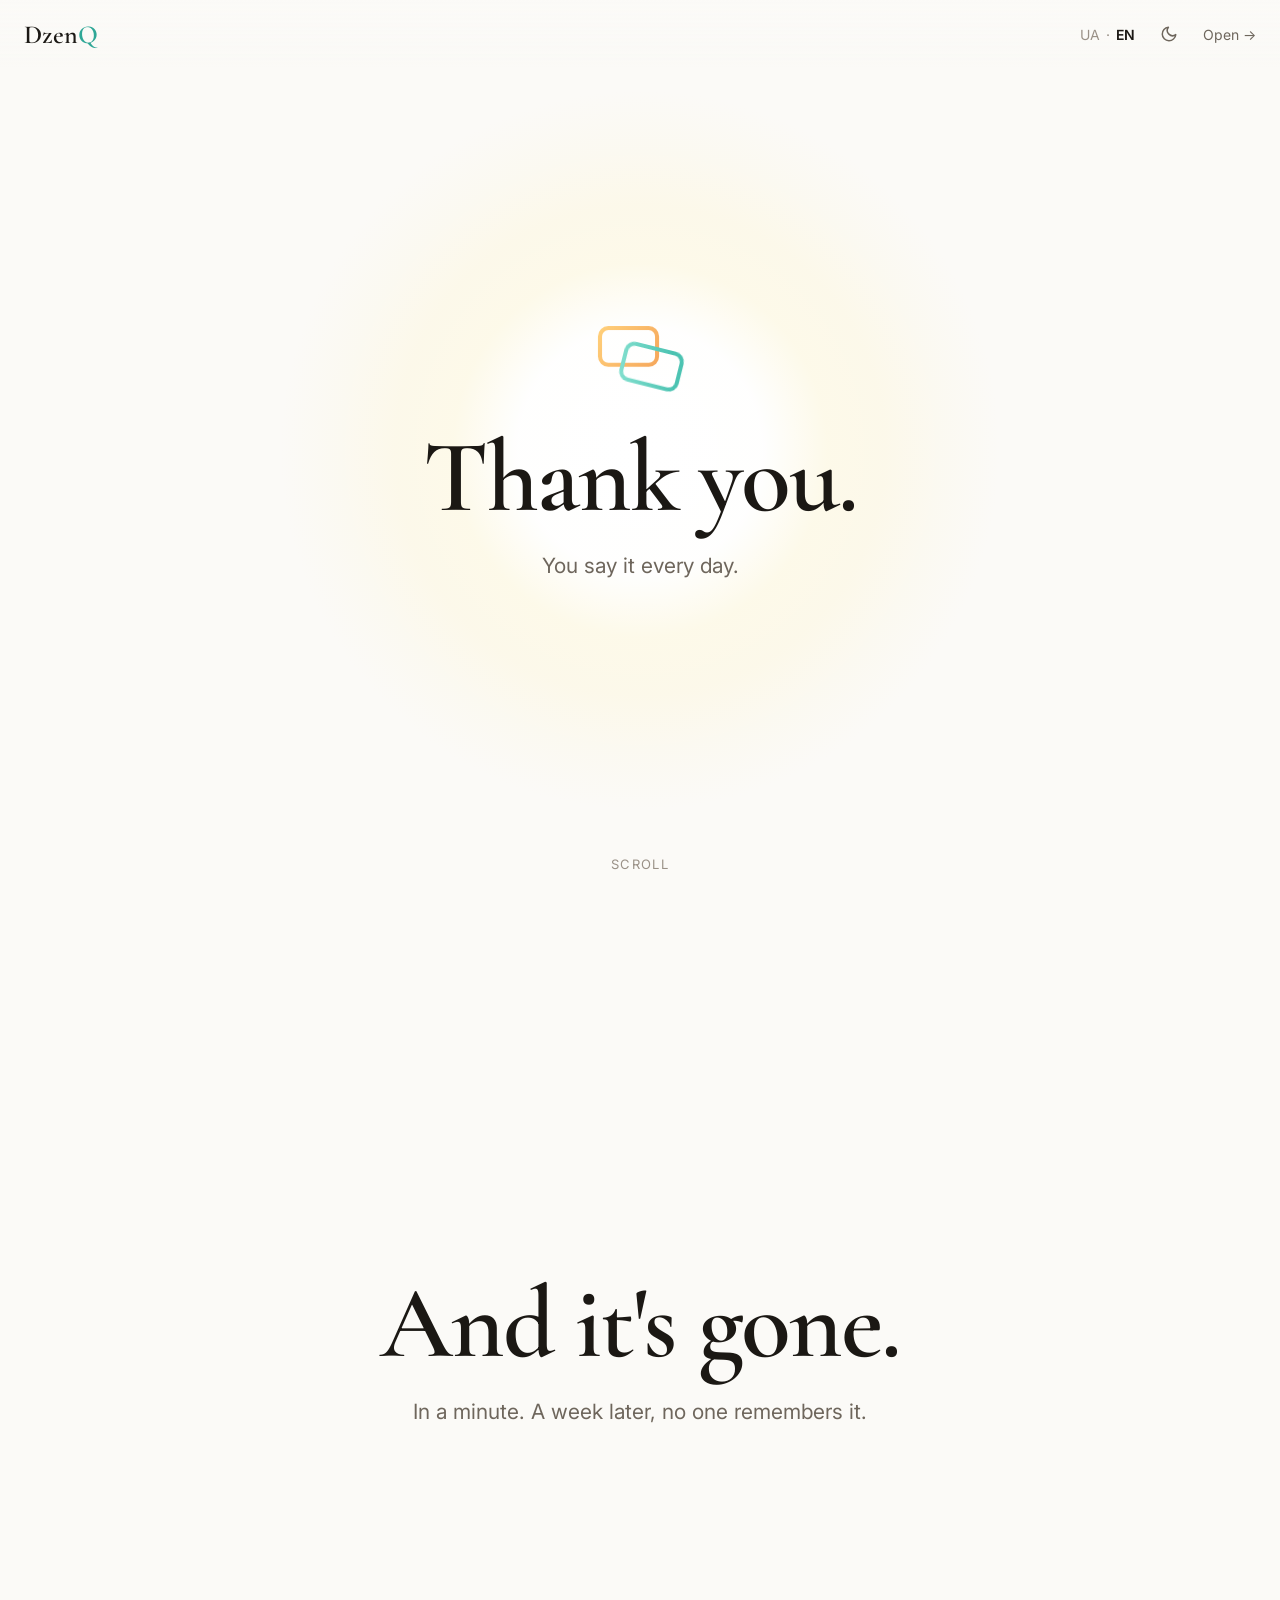
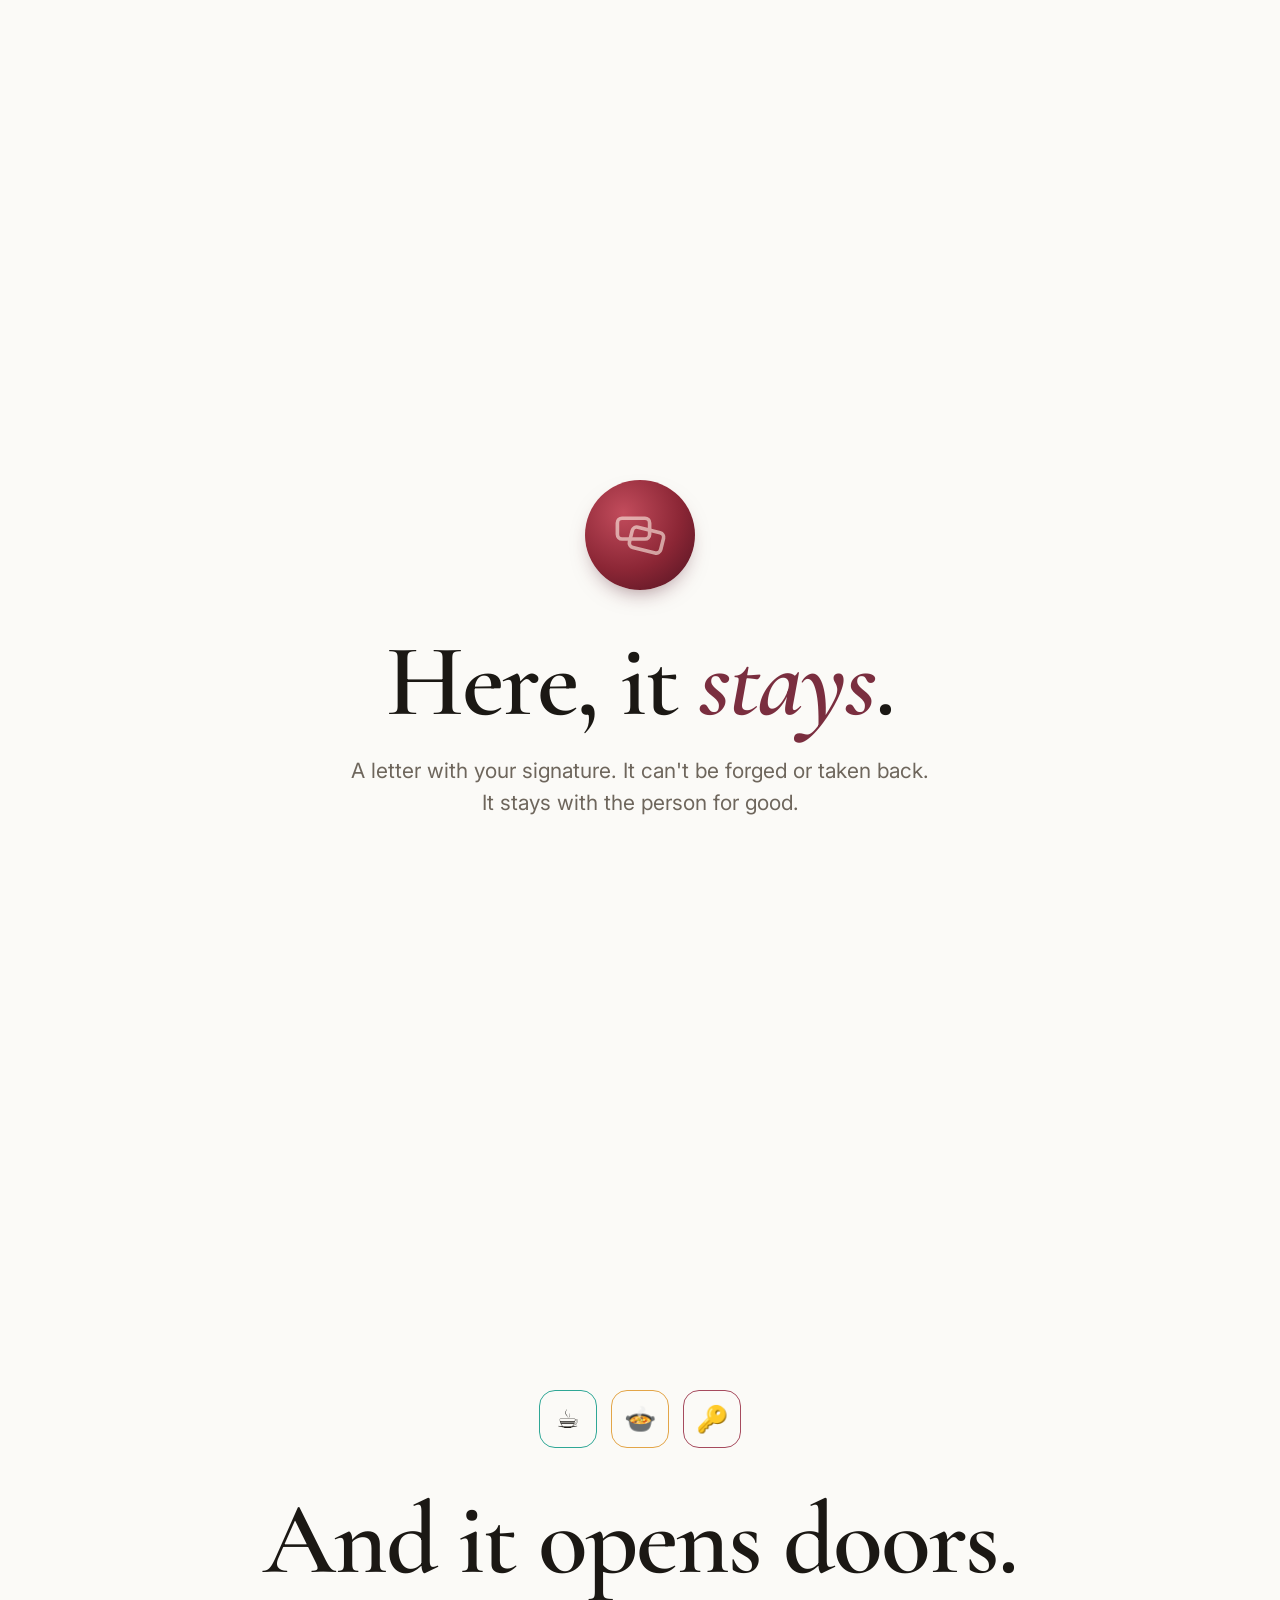
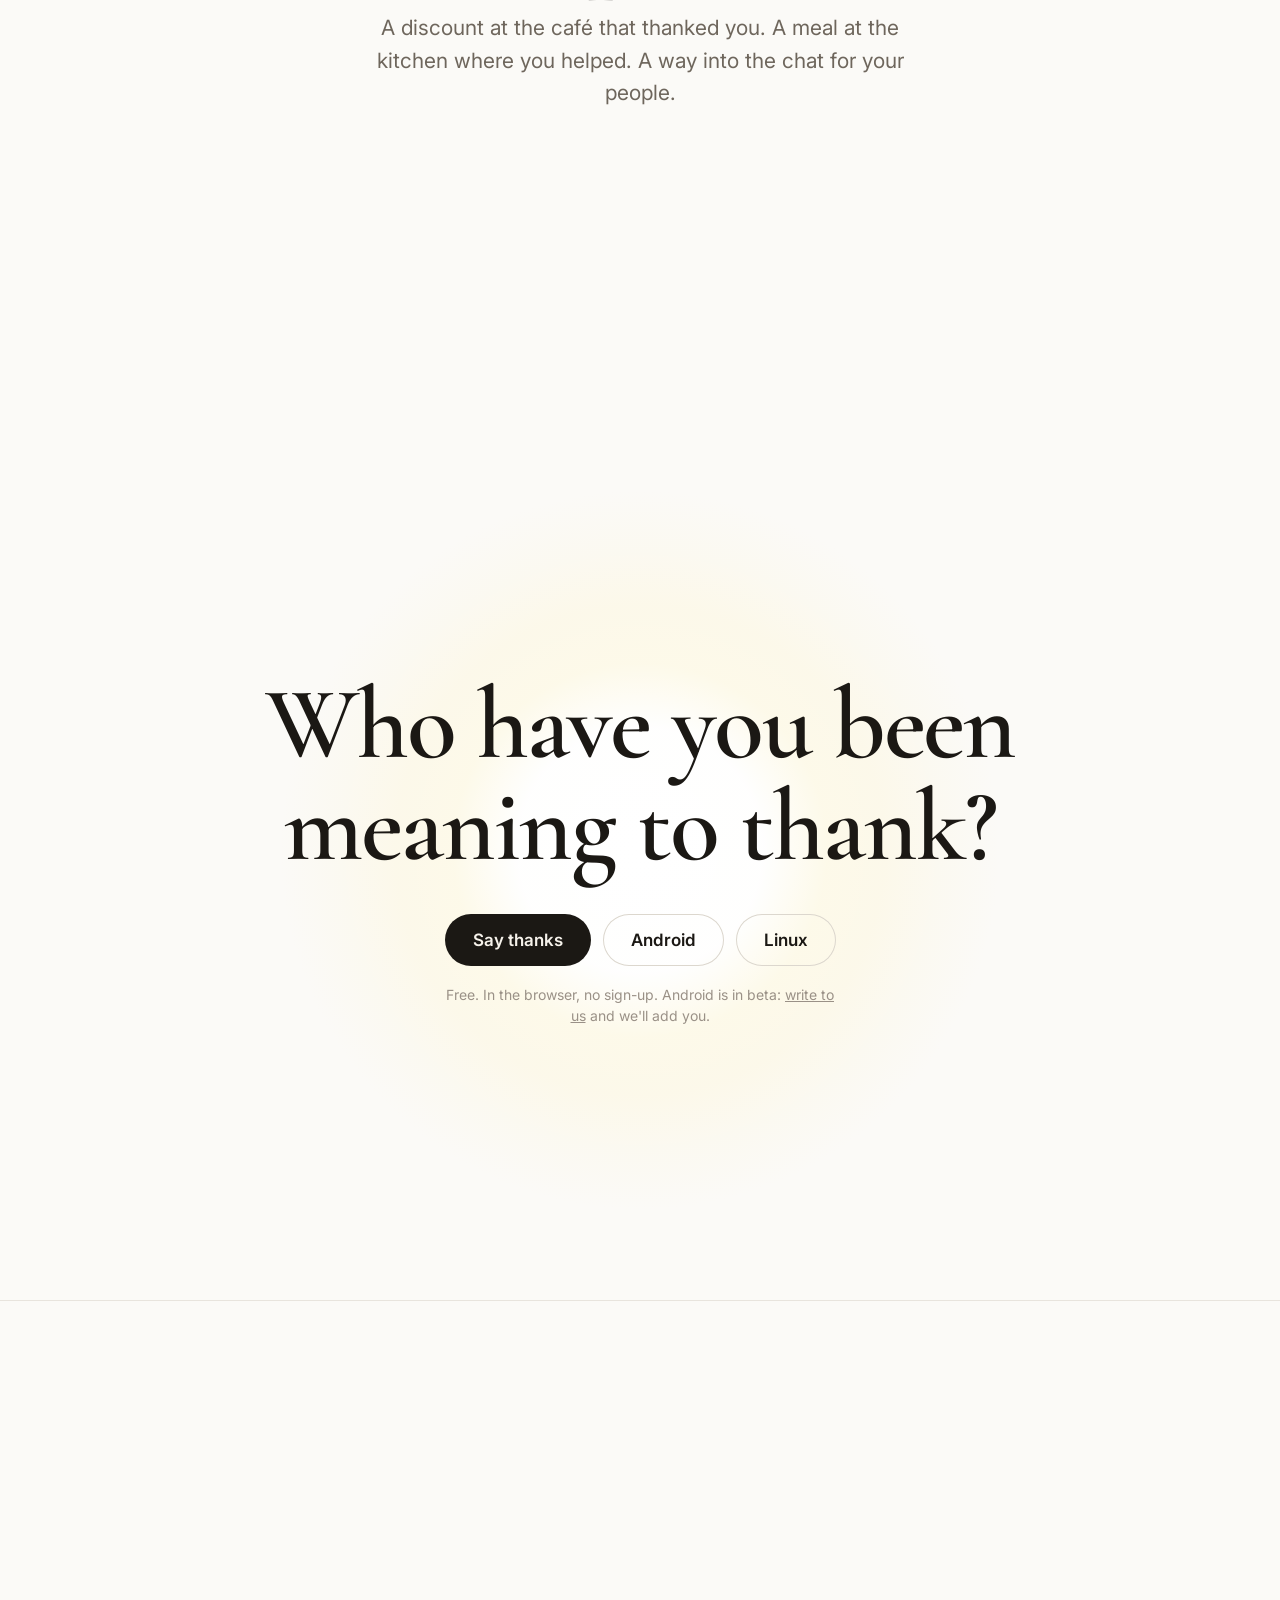
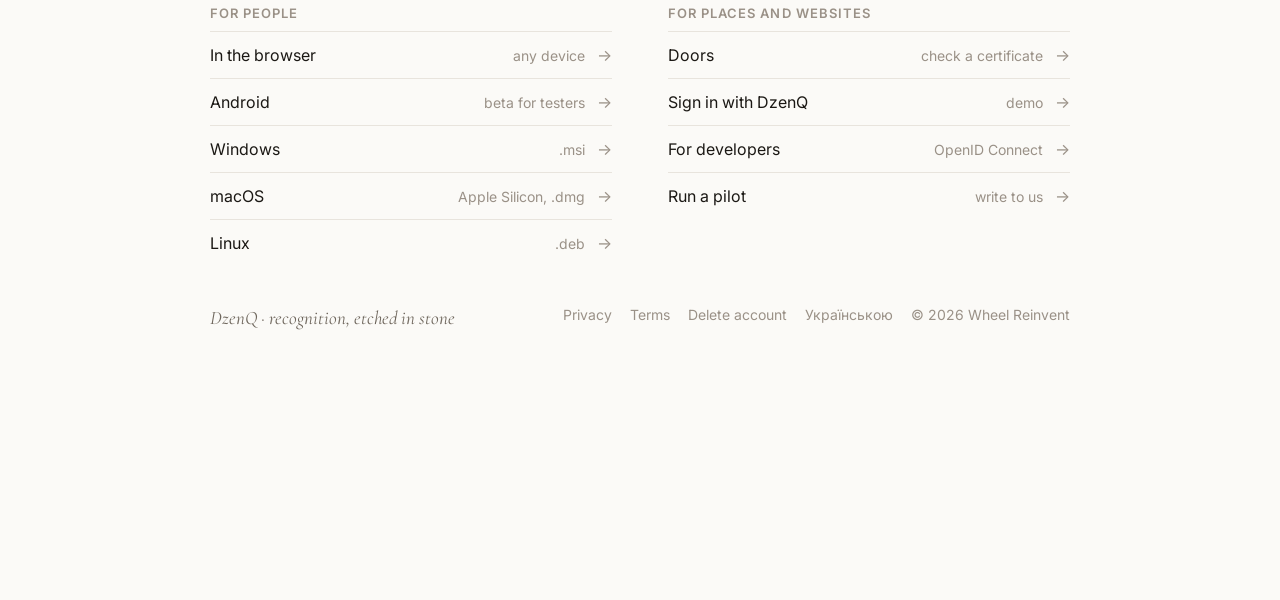
==== commit 491e3410: "«Хвилина про ідею»: the constellation film at /uk/sky/, linked under «Дякую.» Footer: «перевірити се" ====
--- a/index.html
+++ b/index.html
@@ -17,9 +17,9 @@
 <link rel="preconnect" href="https://fonts.googleapis.com">
 <link rel="preconnect" href="https://fonts.gstatic.com" crossorigin>
 <link href="https://fonts.googleapis.com/css2?family=Cormorant+Garamond:ital,wght@0,500;0,600;1,500;1,600&family=Inter:wght@400;600&display=swap" rel="stylesheet">
-<link rel="stylesheet" href="/assets/site.css">
+<link rel="stylesheet" href="/assets/site.css?v=kino2">
 <script>try{if(localStorage.getItem('theme')==='dark')document.documentElement.dataset.theme='dark'}catch(e){}</script>
-<script src="/assets/site.js" defer></script>
+<script src="/assets/site.js?v=kino2" defer></script>
 </head>
 <body>
 
@@ -86,7 +86,7 @@
     <div>
       <h3>For places and websites</h3>
       <ul>
-          <li><a href="https://dzenq-doors-594587322361.europe-west1.run.app/">Doors<span>check access</span></a></li>
+          <li><a href="https://dzenq-doors-594587322361.europe-west1.run.app/">Doors<span>check a certificate</span></a></li>
           <li><a href="https://dzenq-doors-594587322361.europe-west1.run.app/demo/login">Sign in with DzenQ<span>demo</span></a></li>
           <li><a href="https://dzenq-doors-594587322361.europe-west1.run.app/.well-known/openid-configuration">For developers<span>OpenID Connect</span></a></li>
           <li><a href="mailto:liubomyr.ivanitskyi@gmail.com?subject=DzenQ%20pilot">Run a pilot<span>write to us</span></a></li>
--- a/assets/site.css
+++ b/assets/site.css
@@ -120,3 +120,9 @@
   .fade h2 { animation: none; opacity: .35; }
   .btn { transition: none; }
 }
+
+/* «▶ Хвилина про ідею» under «Дякую.»: a quiet way into the film (/uk/sky/) */
+.film { display: inline-flex; align-items: center; gap: 10px; margin-top: 26px; font-size: 15px; color: var(--ink-2); text-decoration: none; }
+.film i { width: 30px; height: 30px; border-radius: 50%; display: inline-flex; align-items: center; justify-content: center; font-style: normal; font-size: 11px; box-shadow: inset 0 0 0 1px var(--ghost); padding-left: 2px; }
+.film:hover { color: var(--ink); }
+.film:hover i { box-shadow: inset 0 0 0 1px var(--ink-3); }
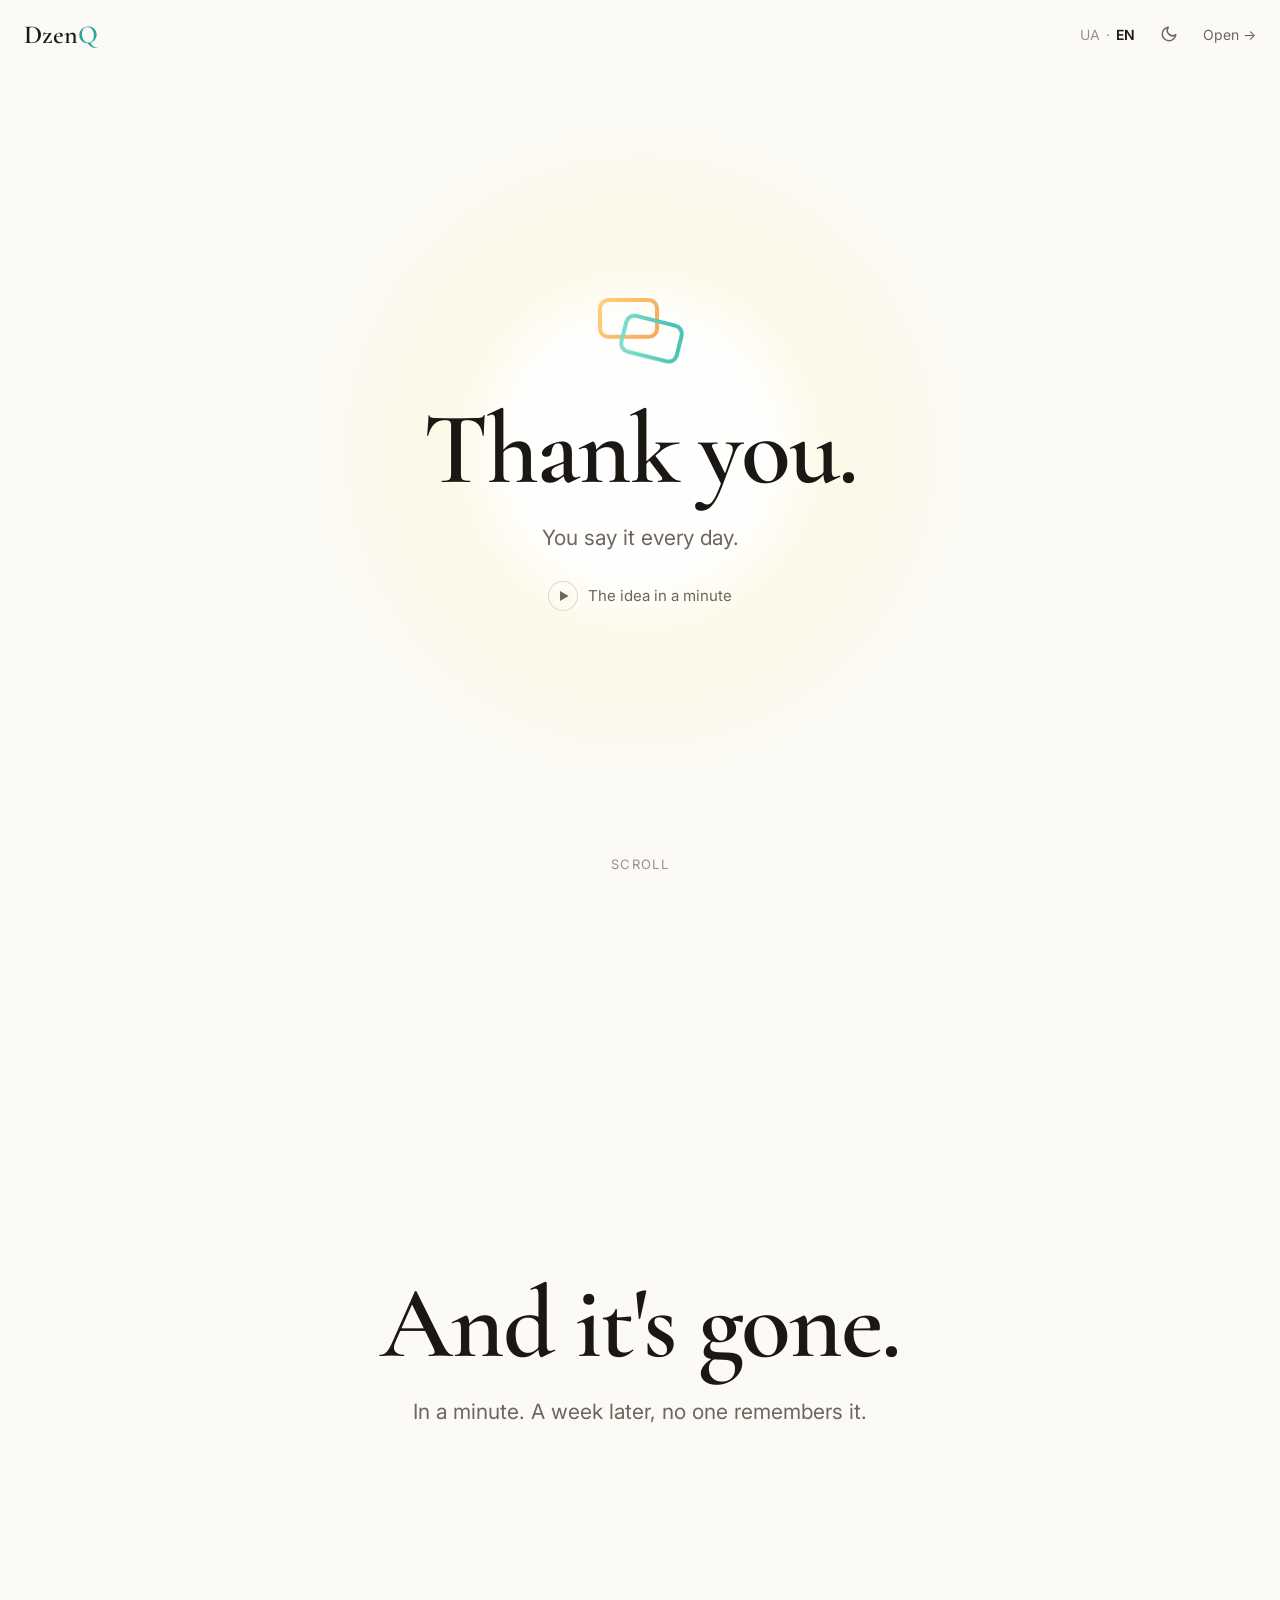
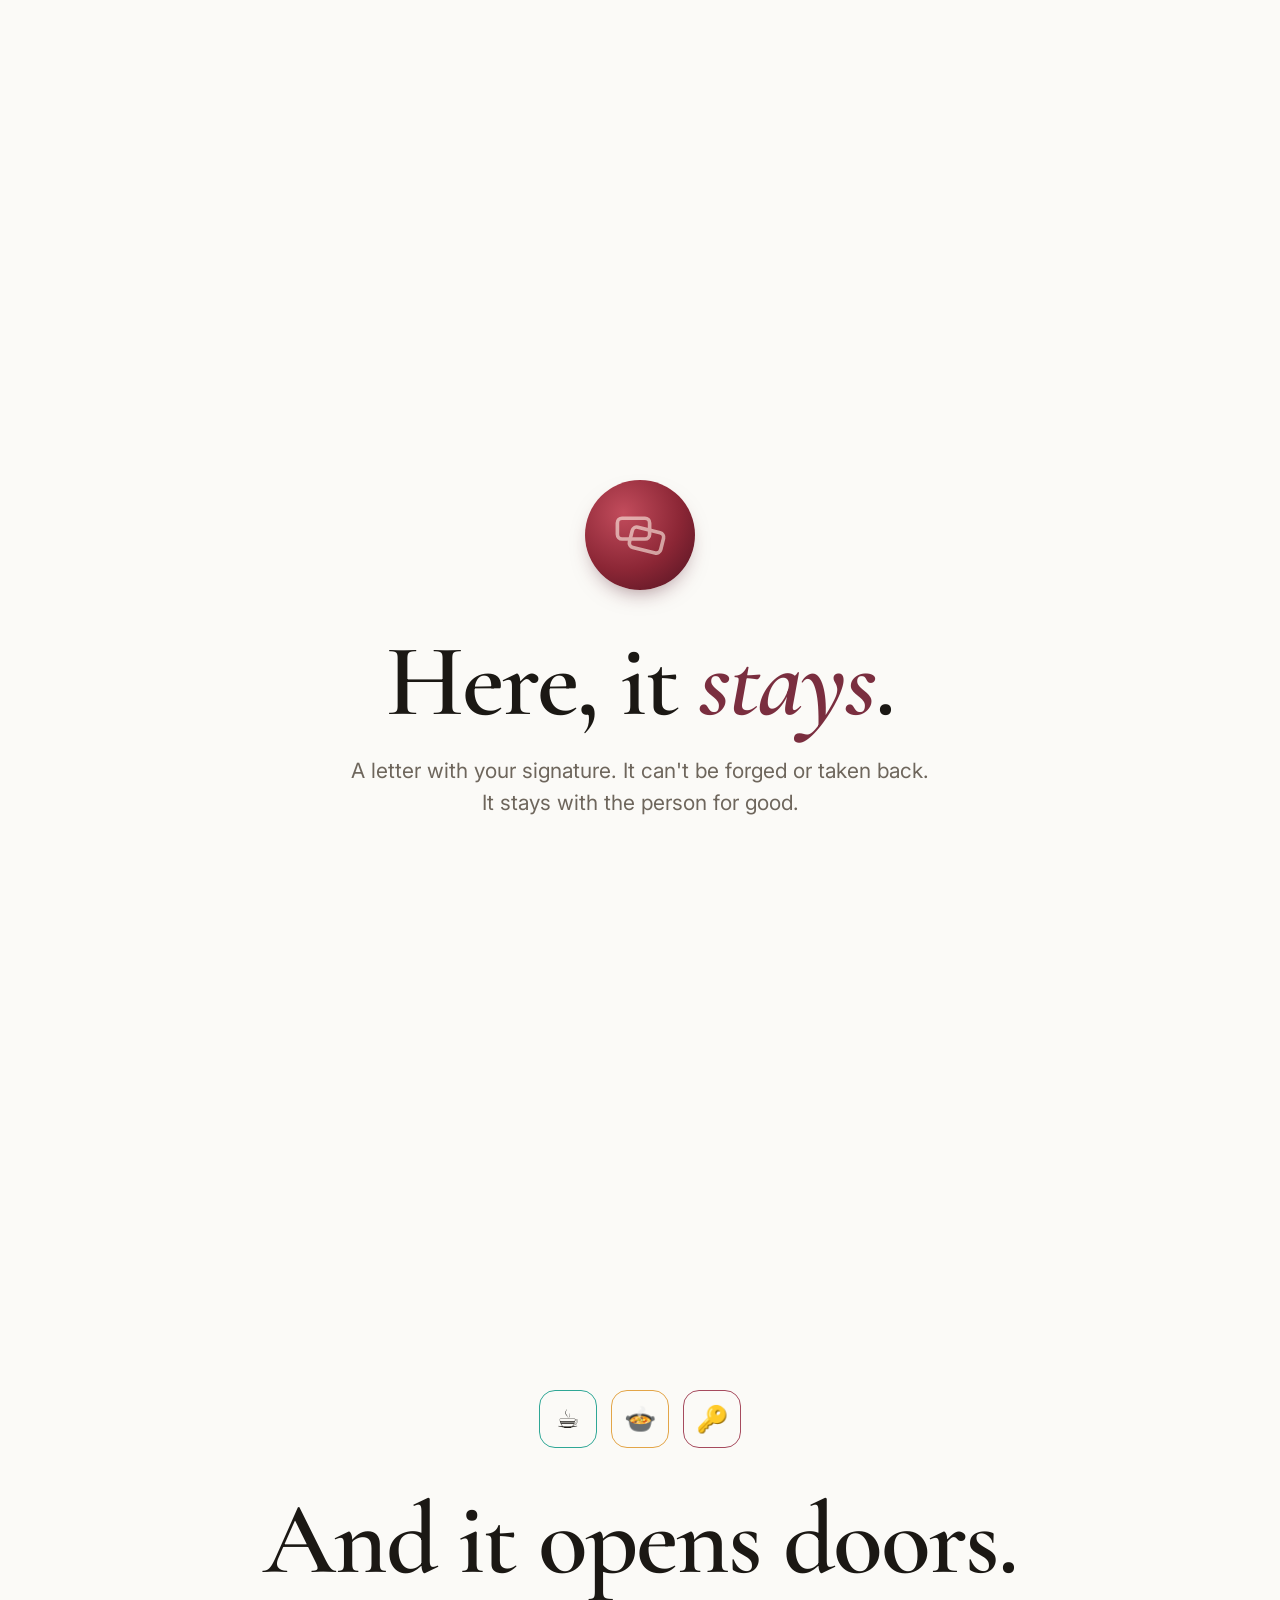
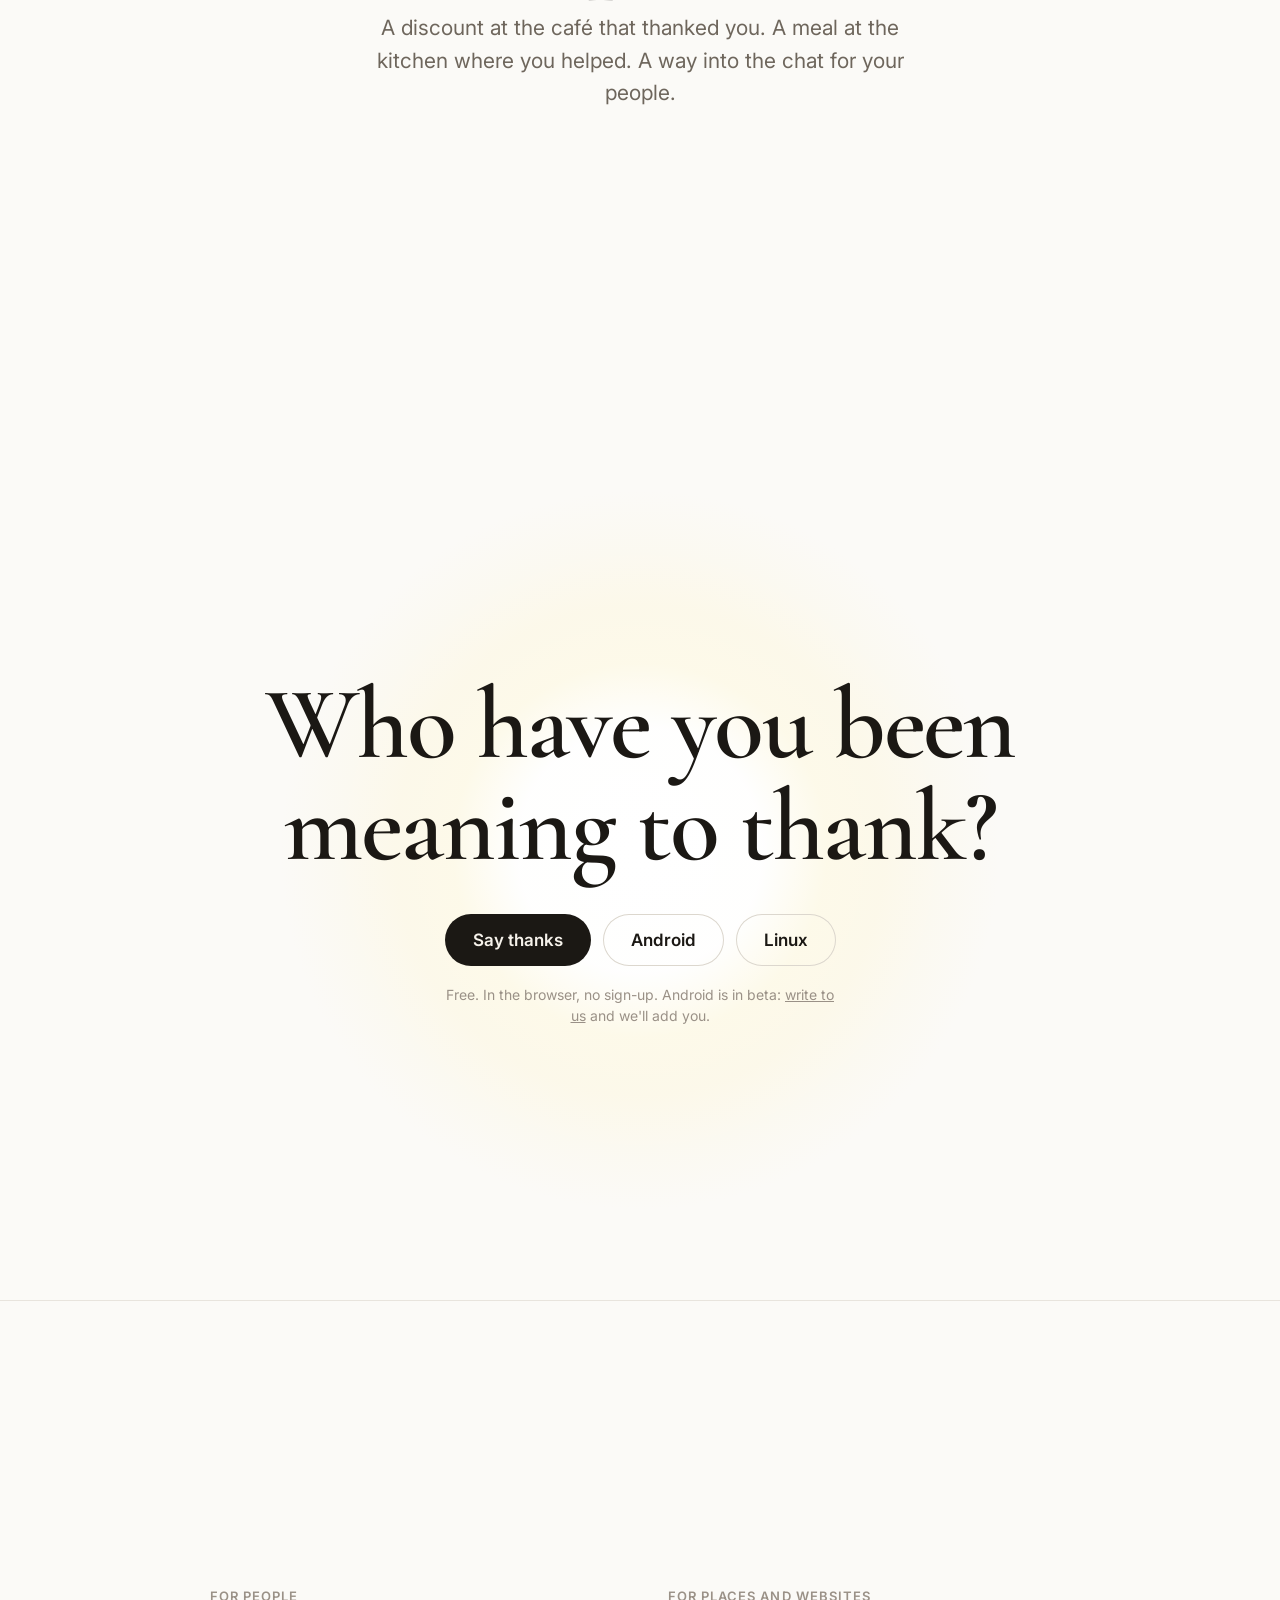
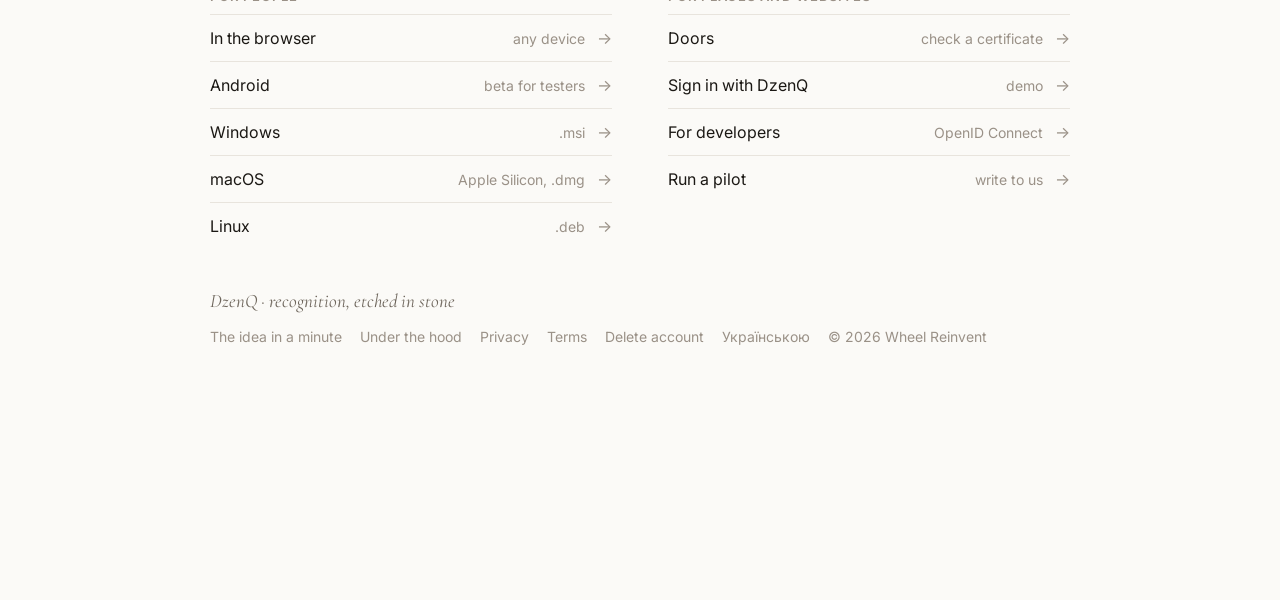
==== commit ec278100: "English: /sky/ and /inside/, the film link on the home hero, footer links; demos speak the page's la" ====
--- a/index.html
+++ b/index.html
@@ -40,6 +40,7 @@
     <svg class="mark" viewBox="75 40 1000 880" fill="none" aria-hidden="true"><defs><linearGradient id="mb" x1="140" y1="160" x2="760" y2="560" gradientUnits="userSpaceOnUse"><stop stop-color="#FFCF7A"/><stop offset="1" stop-color="#F6A85C"/></linearGradient><linearGradient id="mf" x1="330" y1="720" x2="930" y2="540" gradientUnits="userSpaceOnUse"><stop stop-color="#86E1D0"/><stop offset="1" stop-color="#4CC3B2"/></linearGradient></defs><g class="b"><rect x="140" y="160" width="620" height="400" rx="90" stroke="url(#mb)" stroke-width="44"/></g><g class="f"><rect x="390" y="380" width="620" height="400" rx="90" stroke="url(#mf)" stroke-width="44" transform="rotate(14 700 580)"/></g></svg>
     <h1>Thank you.</h1>
     <p>You say it every day.</p>
+    <a class="film" href="/sky/"><i>▶</i>The idea in a minute</a>
     <div class="down">scroll</div>
   </section>
 
@@ -95,7 +96,7 @@
   </div>
   <div class="foot">
     <span class="credo">DzenQ · recognition, etched in stone</span>
-    <nav><a href="/privacy/">Privacy</a><a href="/terms/">Terms</a><a href="https://europe-west1-dzenq-491220.cloudfunctions.net/legal/delete">Delete account</a><a href="/uk/">Українською</a><span>© 2026 Wheel Reinvent</span></nav>
+    <nav><a href="/sky/">The idea in a minute</a><a href="/inside/">Under the hood</a><a href="/privacy/">Privacy</a><a href="/terms/">Terms</a><a href="https://europe-west1-dzenq-491220.cloudfunctions.net/legal/delete">Delete account</a><a href="/uk/">Українською</a><span>© 2026 Wheel Reinvent</span></nav>
   </div>
 </footer>
 
